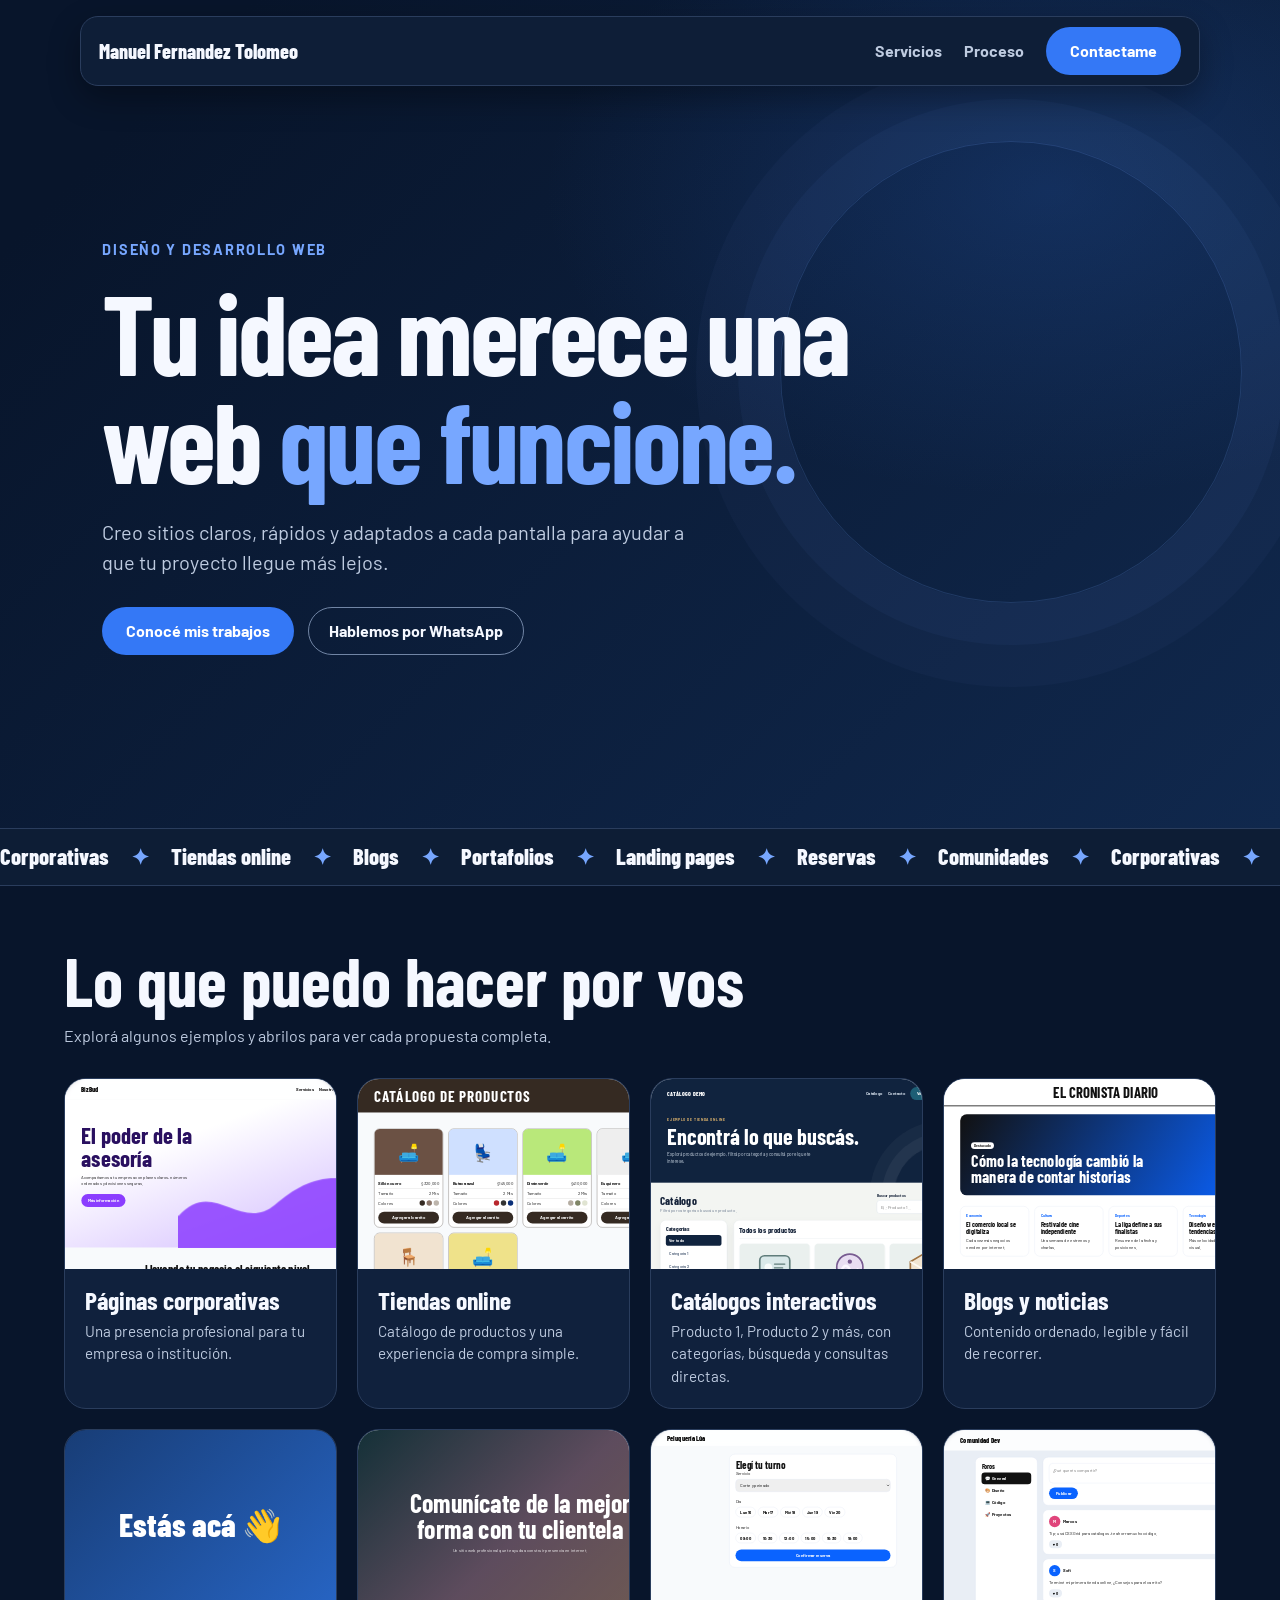
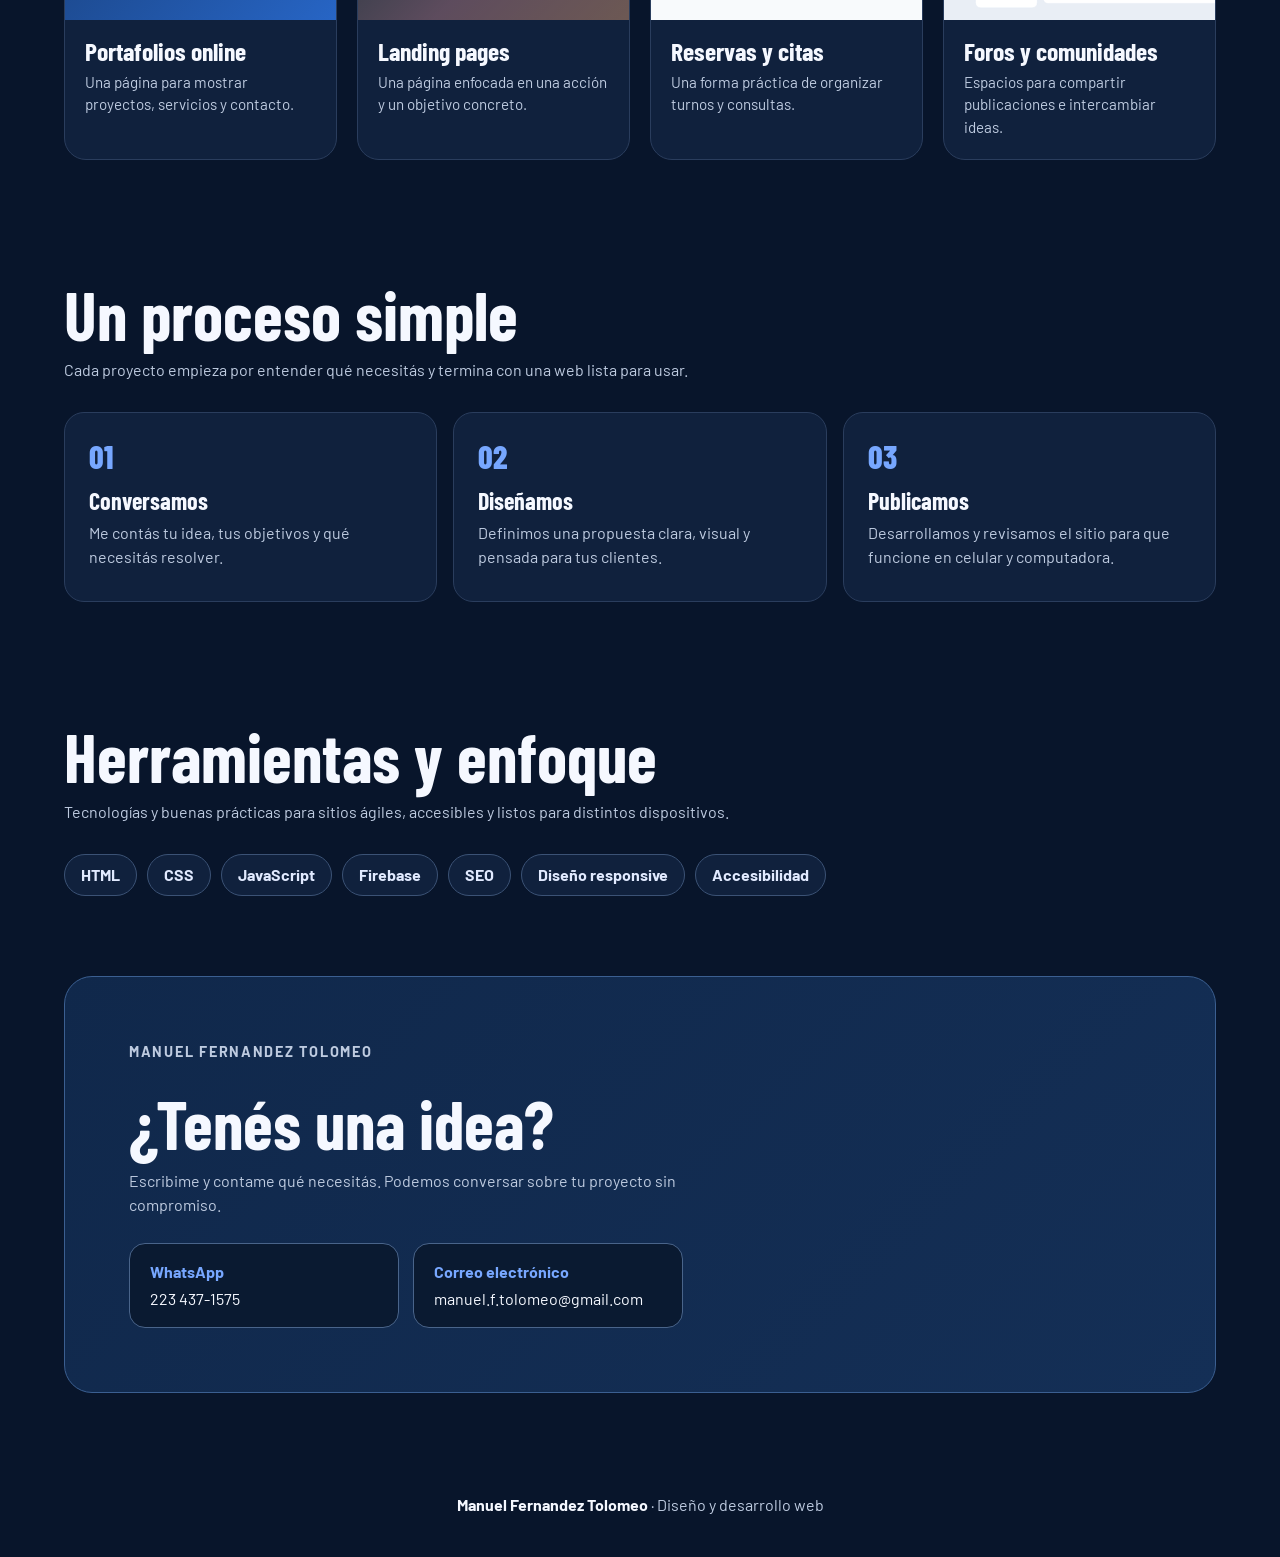
==== index.html @ 7e9ab503 "Add files via upload" ====
<!DOCTYPE html>
<html lang="es">
<head>
  <meta charset="utf-8">
  <meta name="viewport" content="width=device-width, initial-scale=1">
  <meta name="description" content="Diseño y desarrollo web a medida. Conocé los proyectos y contactá a Manuel Fernandez Tolomeo.">
  <meta name="theme-color" content="#08152b">
  <title>Manuel Fernandez Tolomeo | Diseño web</title>
  <link rel="stylesheet" href="base.css">
  <style>
    :root {
      color-scheme: dark;
      --page: #08152b;
      --surface: #10213d;
      --surface-raised: #172b4b;
      --text: #f5f8ff;
      --muted: #becbe0;
      --accent: #77a7ff;
      --accent-strong: #3478f6;
      --line: #2a3d5d;
    }

    html { scroll-behavior: smooth; scroll-padding-top: 100px; }
    body { background: var(--page); color: var(--text); }
    a { color: inherit; }
    .bar {
      position: fixed;
      top: 16px;
      left: 50%;
      transform: translateX(-50%);
      width: min(1120px, 92%);
      min-height: 62px;
      padding: 10px 18px;
      display: flex;
      align-items: center;
      justify-content: space-between;
      gap: 18px;
      background: #0e1e37;
      border: 1px solid var(--line);
      border-radius: 18px;
      z-index: 20;
      box-shadow: 0 12px 32px #0005;
    }
    .brand { font: 800 1.25rem 'Barlow Condensed', sans-serif; text-decoration: none; }
    .nav-links { position: static; padding: 0; display: flex; align-items: center; gap: 22px; background: transparent; backdrop-filter: none; z-index: auto; }
    .nav-links a { margin-left: 0; }
    .nav-links a:not(.btn) { color: var(--muted); font-weight: 700; text-decoration: none; }
    .nav-links a:not(.btn):hover { color: var(--text); }
    .btn { background: var(--accent-strong); }
    .btn:hover { background: #2468e8; }
    .hero {
      min-height: 92vh;
      min-height: 92svh;
      padding: 150px 8% 84px;
      display: flex;
      flex-direction: column;
      justify-content: center;
      position: relative;
      overflow: hidden;
      isolation: isolate;
      background:
        radial-gradient(ellipse at 82% 23%, #2455a84d, transparent 34%),
        linear-gradient(135deg, #08152b 12%, #10284d 100%);
    }
    .hero::after {
      content: "";
      position: absolute;
      z-index: -1;
      width: min(38vw, 460px);
      aspect-ratio: 1;
      top: 17%;
      right: 3%;
      border: 1px solid #77a7ff2e;
      border-radius: 50%;
      box-shadow: 0 0 0 42px #77a7ff0b, 0 0 0 84px #77a7ff08;
    }
    .eyebrow {
      color: var(--accent);
      font-size: .9rem;
      font-weight: 700;
      letter-spacing: .12em;
      text-transform: uppercase;
      position: relative;
    }
    .hero h1 {
      max-width: 900px;
      margin-top: 18px;
      font-size: clamp(54px, 9vw, 112px);
      line-height: .96;
      letter-spacing: -.025em;
      position: relative;
    }
    .hero h1 span { color: var(--accent); }
    .sub {
      max-width: 600px;
      margin: 24px 0 30px;
      color: var(--muted);
      font-size: clamp(1.05rem, 2vw, 1.25rem);
      position: relative;
    }
    .hero-actions { display: flex; flex-wrap: wrap; align-items: center; gap: 14px; position: relative; }
    .btn-secondary {
      display: inline-block;
      padding: 11px 20px;
      border: 1px solid #7185a5;
      border-radius: 99px;
      color: var(--text);
      font-weight: 700;
      text-decoration: none;
      transition: background .2s, transform .2s;
    }
    .btn-secondary:hover { background: #ffffff12; transform: translateY(-2px); }
    .mq { overflow: hidden; background: #0d1d35; padding: 14px 0; white-space: nowrap; border-block: 1px solid var(--line); }
    .mq div { display: inline-block; animation: marquee 32s linear infinite; font: 800 1.4rem 'Barlow Condensed', sans-serif; }
    .mq i { color: var(--accent); font-style: normal; margin: 0 22px; }
    @keyframes marquee { to { transform: translateX(-50%); } }
    section h2 { margin-bottom: 10px; font-size: clamp(40px, 6vw, 68px); }
    .section-lead { max-width: 680px; margin-bottom: 30px; color: var(--muted); }
    .g { display: grid; grid-template-columns: repeat(auto-fit, minmax(min(100%, 270px), 1fr)); gap: 20px; }
    .c {
      display: block;
      overflow: hidden;
      border: 1px solid var(--line);
      border-radius: 22px;
      background: var(--surface);
      color: var(--text);
      text-decoration: none;
      transition: transform .2s, border-color .2s, box-shadow .2s;
    }
    .c:hover { transform: translateY(-5px); border-color: #6b95d9; box-shadow: 0 18px 38px #0004; }
    .c:focus-visible, .bar a:focus-visible, .btn-secondary:focus-visible { outline: 3px solid var(--accent); outline-offset: 4px; }
    .pv { height: 190px; overflow: hidden; position: relative; background: #e9eef5; }
    .pv iframe { width: 1200px; height: 760px; transform: scale(.27); transform-origin: 0 0; border: 0; pointer-events: none; }
    .here {
      height: 190px;
      display: flex;
      align-items: center;
      justify-content: center;
      background: linear-gradient(135deg, #183d76, #2765c5);
      color: white;
      font: 800 2rem 'Barlow Condensed', sans-serif;
    }
    .t { padding: 18px 20px 20px; }
    .t h3 { margin-bottom: 7px; font-size: 1.6rem; }
    .t p { color: var(--muted); font-size: .95rem; }
    .steps { display: grid; grid-template-columns: repeat(auto-fit, minmax(min(100%, 220px), 1fr)); gap: 16px; }
    .step {
      min-height: 190px;
      padding: 24px;
      border: 1px solid var(--line);
      border-radius: 20px;
      background: var(--surface);
    }
    .step b { display: block; margin-bottom: 14px; color: var(--accent); font: 800 2rem 'Barlow Condensed', sans-serif; }
    .step h3 { margin-bottom: 8px; font-size: 1.5rem; }
    .step p { color: var(--muted); }
    .sk { display: flex; flex-wrap: wrap; gap: 10px; margin-top: 20px; }
    .sk span { padding: 8px 16px; border: 1px solid #3b5275; border-radius: 99px; background: #10213d; color: #e1eaff; font-weight: 700; }
    .contact {
      margin: 20px 5% 70px;
      padding: clamp(28px, 6vw, 64px);
      border: 1px solid #3b5f91;
      border-radius: 28px;
      background: linear-gradient(135deg, #10284b, #142f56);
    }
    .contact h2 { margin-bottom: 12px; }
    .contact > p { max-width: 620px; margin-bottom: 26px; color: var(--muted); }
    .contact-options { display: flex; flex-wrap: wrap; gap: 14px; }
    .contact-link {
      min-width: min(100%, 270px);
      padding: 16px 20px;
      display: flex;
      flex-direction: column;
      gap: 3px;
      border: 1px solid #49648a;
      border-radius: 16px;
      background: #0a1a31;
      text-decoration: none;
    }
    .contact-link:hover { border-color: var(--accent); }
    .contact-link strong { color: var(--accent); }
    .contact-link span { overflow-wrap: anywhere; color: var(--text); }
    footer { padding: 30px 5% 40px; color: var(--muted); text-align: center; }
    footer strong { color: var(--text); }
    @media (max-width: 640px) {
      .bar { top: 10px; width: 94%; padding: 9px 12px; }
      .brand { font-size: 1rem; line-height: 1.05; }
      .nav-links { gap: 12px; }
      .nav-links a:not(.btn) { display: none; }
      .bar .btn { padding: 10px 16px; font-size: .9rem; }
      .hero { min-height: 82svh; padding-inline: 6%; }
      .hero::after { width: 65vw; top: 17%; right: -24%; }
      section { padding: 52px 6%; }
      .contact { margin: 8px 4% 48px; }
    }
    @media (prefers-reduced-motion: reduce) {
      html { scroll-behavior: auto; }
      *, *::before, *::after { animation-duration: .01ms !important; animation-iteration-count: 1 !important; transition-duration: .01ms !important; }
    }
  </style>
</head>
<body>
  <header class="bar">
    <a class="brand" href="#inicio">Manuel Fernandez Tolomeo</a>
    <nav class="nav-links" aria-label="Navegación principal">
      <a href="#servicios">Servicios</a>
      <a href="#proceso">Proceso</a>
      <a class="btn" href="#contacto">Contactame</a>
    </nav>
  </header>

  <main>
    <div class="hero" id="inicio">
      <p class="eyebrow">Diseño y desarrollo web</p>
      <h1>Tu idea merece una web <span>que funcione.</span></h1>
      <p class="sub">Creo sitios claros, rápidos y adaptados a cada pantalla para ayudar a que tu proyecto llegue más lejos.</p>
      <div class="hero-actions">
        <a class="btn" href="#servicios">Conocé mis trabajos</a>
        <a class="btn-secondary" href="https://wa.me/5492234371575">Hablemos por WhatsApp</a>
      </div>
    </div>

    <div class="mq" aria-hidden="true"><div id="marquee"></div></div>

    <section id="servicios">
      <h2>Lo que puedo hacer por vos</h2>
      <p class="section-lead">Explorá algunos ejemplos y abrilos para ver cada propuesta completa.</p>
      <div class="g">
        <a class="c" href="corporativa.html"><div class="pv"><iframe src="corporativa.html" loading="lazy" tabindex="-1" title="Vista previa de sitio corporativo"></iframe></div><div class="t"><h3>Páginas corporativas</h3><p>Una presencia profesional para tu empresa o institución.</p></div></a>
        <a class="c" href="tienda.html"><div class="pv"><iframe src="tienda.html" loading="lazy" tabindex="-1" title="Vista previa de tienda online"></iframe></div><div class="t"><h3>Tiendas online</h3><p>Catálogo de productos y una experiencia de compra simple.</p></div></a>
        <a class="c" href="catalogo.html"><div class="pv"><iframe src="catalogo.html" loading="lazy" tabindex="-1" title="Vista previa de catálogo de productos genéricos"></iframe></div><div class="t"><h3>Catálogos interactivos</h3><p>Producto 1, Producto 2 y más, con categorías, búsqueda y consultas directas.</p></div></a>
        <a class="c" href="blog.html"><div class="pv"><iframe src="blog.html" loading="lazy" tabindex="-1" title="Vista previa de blog"></iframe></div><div class="t"><h3>Blogs y noticias</h3><p>Contenido ordenado, legible y fácil de recorrer.</p></div></a>
        <a class="c" href="#inicio"><div class="here">Estás acá 👋</div><div class="t"><h3>Portafolios online</h3><p>Una página para mostrar proyectos, servicios y contacto.</p></div></a>
        <a class="c" href="landing.html"><div class="pv"><iframe src="landing.html" loading="lazy" tabindex="-1" title="Vista previa de landing page"></iframe></div><div class="t"><h3>Landing pages</h3><p>Una página enfocada en una acción y un objetivo concreto.</p></div></a>
        <a class="c" href="reservas.html"><div class="pv"><iframe src="reservas.html" loading="lazy" tabindex="-1" title="Vista previa de sistema de reservas"></iframe></div><div class="t"><h3>Reservas y citas</h3><p>Una forma práctica de organizar turnos y consultas.</p></div></a>
        <a class="c" href="comunidad.html"><div class="pv"><iframe src="comunidad.html" loading="lazy" tabindex="-1" title="Vista previa de comunidad online"></iframe></div><div class="t"><h3>Foros y comunidades</h3><p>Espacios para compartir publicaciones e intercambiar ideas.</p></div></a>
      </div>
    </section>

    <section id="proceso">
      <h2>Un proceso simple</h2>
      <p class="section-lead">Cada proyecto empieza por entender qué necesitás y termina con una web lista para usar.</p>
      <div class="steps">
        <article class="step"><b>01</b><h3>Conversamos</h3><p>Me contás tu idea, tus objetivos y qué necesitás resolver.</p></article>
        <article class="step"><b>02</b><h3>Diseñamos</h3><p>Definimos una propuesta clara, visual y pensada para tus clientes.</p></article>
        <article class="step"><b>03</b><h3>Publicamos</h3><p>Desarrollamos y revisamos el sitio para que funcione en celular y computadora.</p></article>
      </div>
    </section>

    <section>
      <h2>Herramientas y enfoque</h2>
      <p class="section-lead">Tecnologías y buenas prácticas para sitios ágiles, accesibles y listos para distintos dispositivos.</p>
      <div class="sk"><span>HTML</span><span>CSS</span><span>JavaScript</span><span>Firebase</span><span>SEO</span><span>Diseño responsive</span><span>Accesibilidad</span></div>
    </section>

    <section class="contact" id="contacto">
      <p class="eyebrow">Manuel Fernandez Tolomeo</p>
      <h2>¿Tenés una idea?</h2>
      <p>Escribime y contame qué necesitás. Podemos conversar sobre tu proyecto sin compromiso.</p>
      <div class="contact-options">
        <a class="contact-link" href="https://wa.me/5492234371575"><strong>WhatsApp</strong><span>223 437-1575</span></a>
        <a class="contact-link" href="mailto:manuel.f.tolomeo@gmail.com"><strong>Correo electrónico</strong><span>manuel.f.tolomeo@gmail.com</span></a>
      </div>
    </section>
  </main>

  <footer><strong>Manuel Fernandez Tolomeo</strong> · Diseño y desarrollo web</footer>
  <script>
    const services = ["Corporativas", "Tiendas online", "Blogs", "Portafolios", "Landing pages", "Reservas", "Comunidades"];
    document.getElementById("marquee").innerHTML =
      Array(4).fill(services.map((service) => `${service}<i>✦</i>`).join("")).join("");
  </script>
</body>
</html>
---- base.css ----
@import url('https://fonts.googleapis.com/css2?family=Barlow:wght@500;700&family=Barlow+Condensed:wght@800&display=swap');
*{box-sizing:border-box;margin:0;padding:0}
:root{--a:#0a63ff;--ink:#111;--soft:#e9eef5}
body{font-family:Barlow,sans-serif;color:var(--ink);background:#f8fafc;line-height:1.5}
h1,h2,h3{font-family:'Barlow Condensed',sans-serif;line-height:1}
nav{display:flex;justify-content:space-between;align-items:center;padding:14px 5%;position:sticky;top:0;background:#fffd;backdrop-filter:blur(8px);z-index:9}
nav b{font:800 1.6rem 'Barlow Condensed'}
nav a{margin-left:18px;color:inherit;text-decoration:none;font-weight:700}
.btn{display:inline-block;background:var(--a);color:#fff!important;padding:12px 24px;border-radius:99px;font-weight:700;border:0;cursor:pointer;text-decoration:none;font-size:1rem;font-family:inherit;transition:.2s}
.btn:hover{transform:translateY(-2px);box-shadow:0 8px 20px #0003}
section{padding:60px 5%}
.grid{display:grid;grid-template-columns:repeat(auto-fit,minmax(220px,1fr));gap:20px}
.card{background:#fff;border:1px solid #d9e2ef;border-radius:20px;padding:22px;transition:.2s}
.card:hover{transform:translateY(-4px);box-shadow:0 12px 30px #0a1f4422}
.back{position:fixed;left:14px;bottom:14px;background:#111;color:#fff;padding:8px 14px;border-radius:99px;font-size:.8rem;text-decoration:none;z-index:99}
.rv{opacity:0;transform:translateY(24px);animation:up .7s forwards}
@keyframes up{to{opacity:1;transform:none}}
@media(prefers-reduced-motion:reduce){*{animation:none!important;opacity:1!important;transform:none!important}}
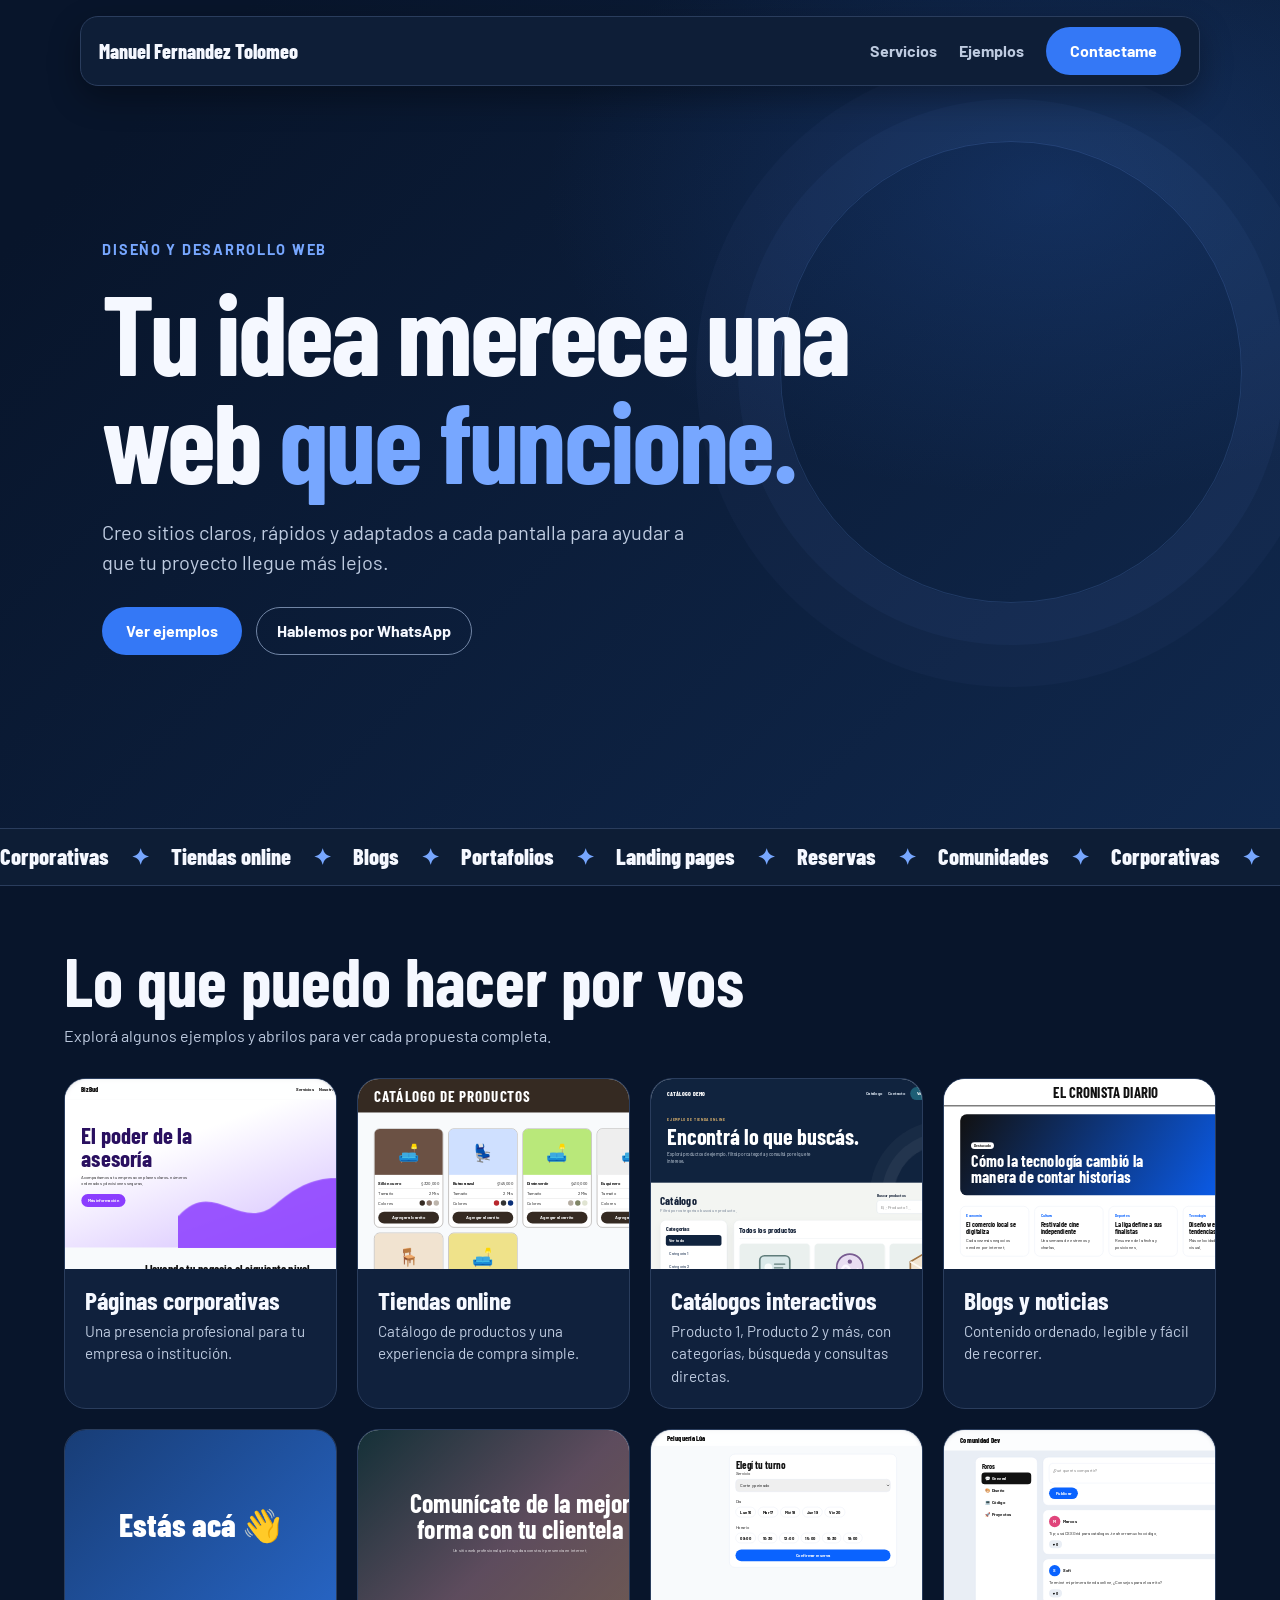
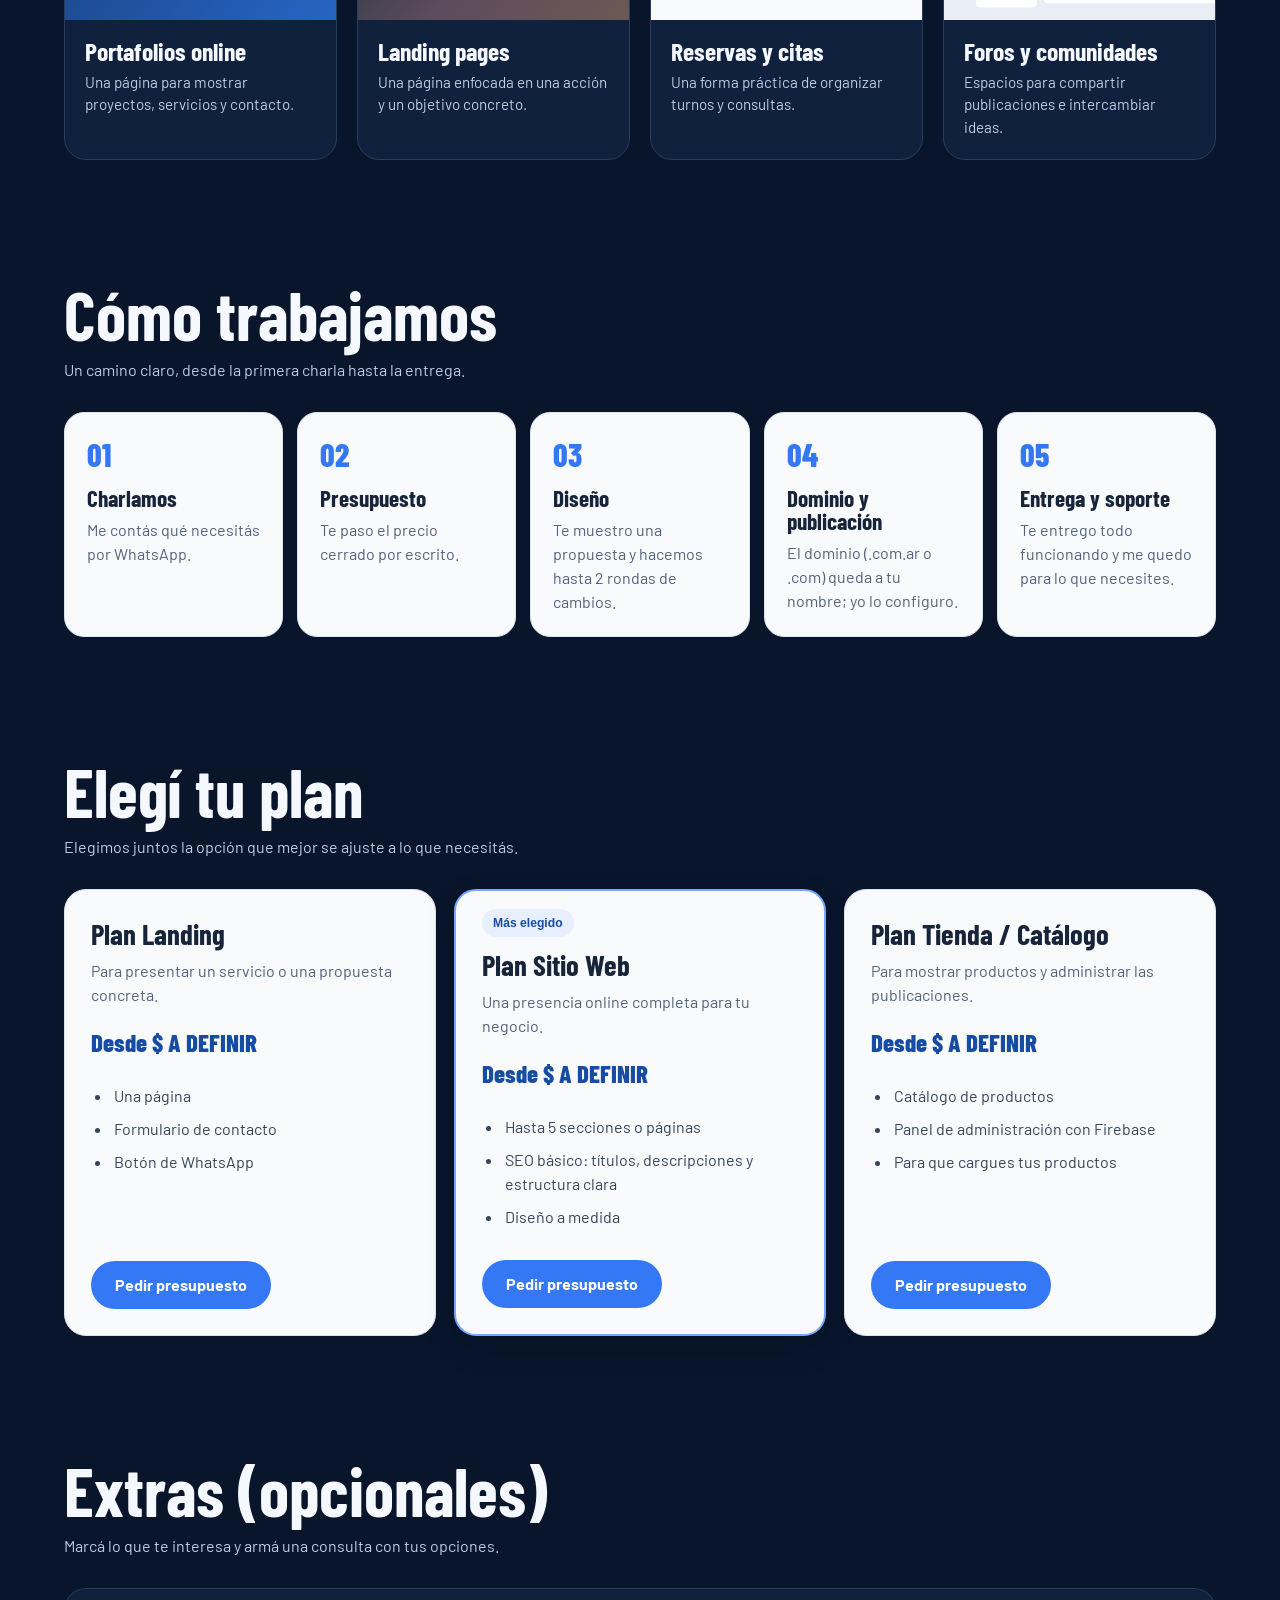
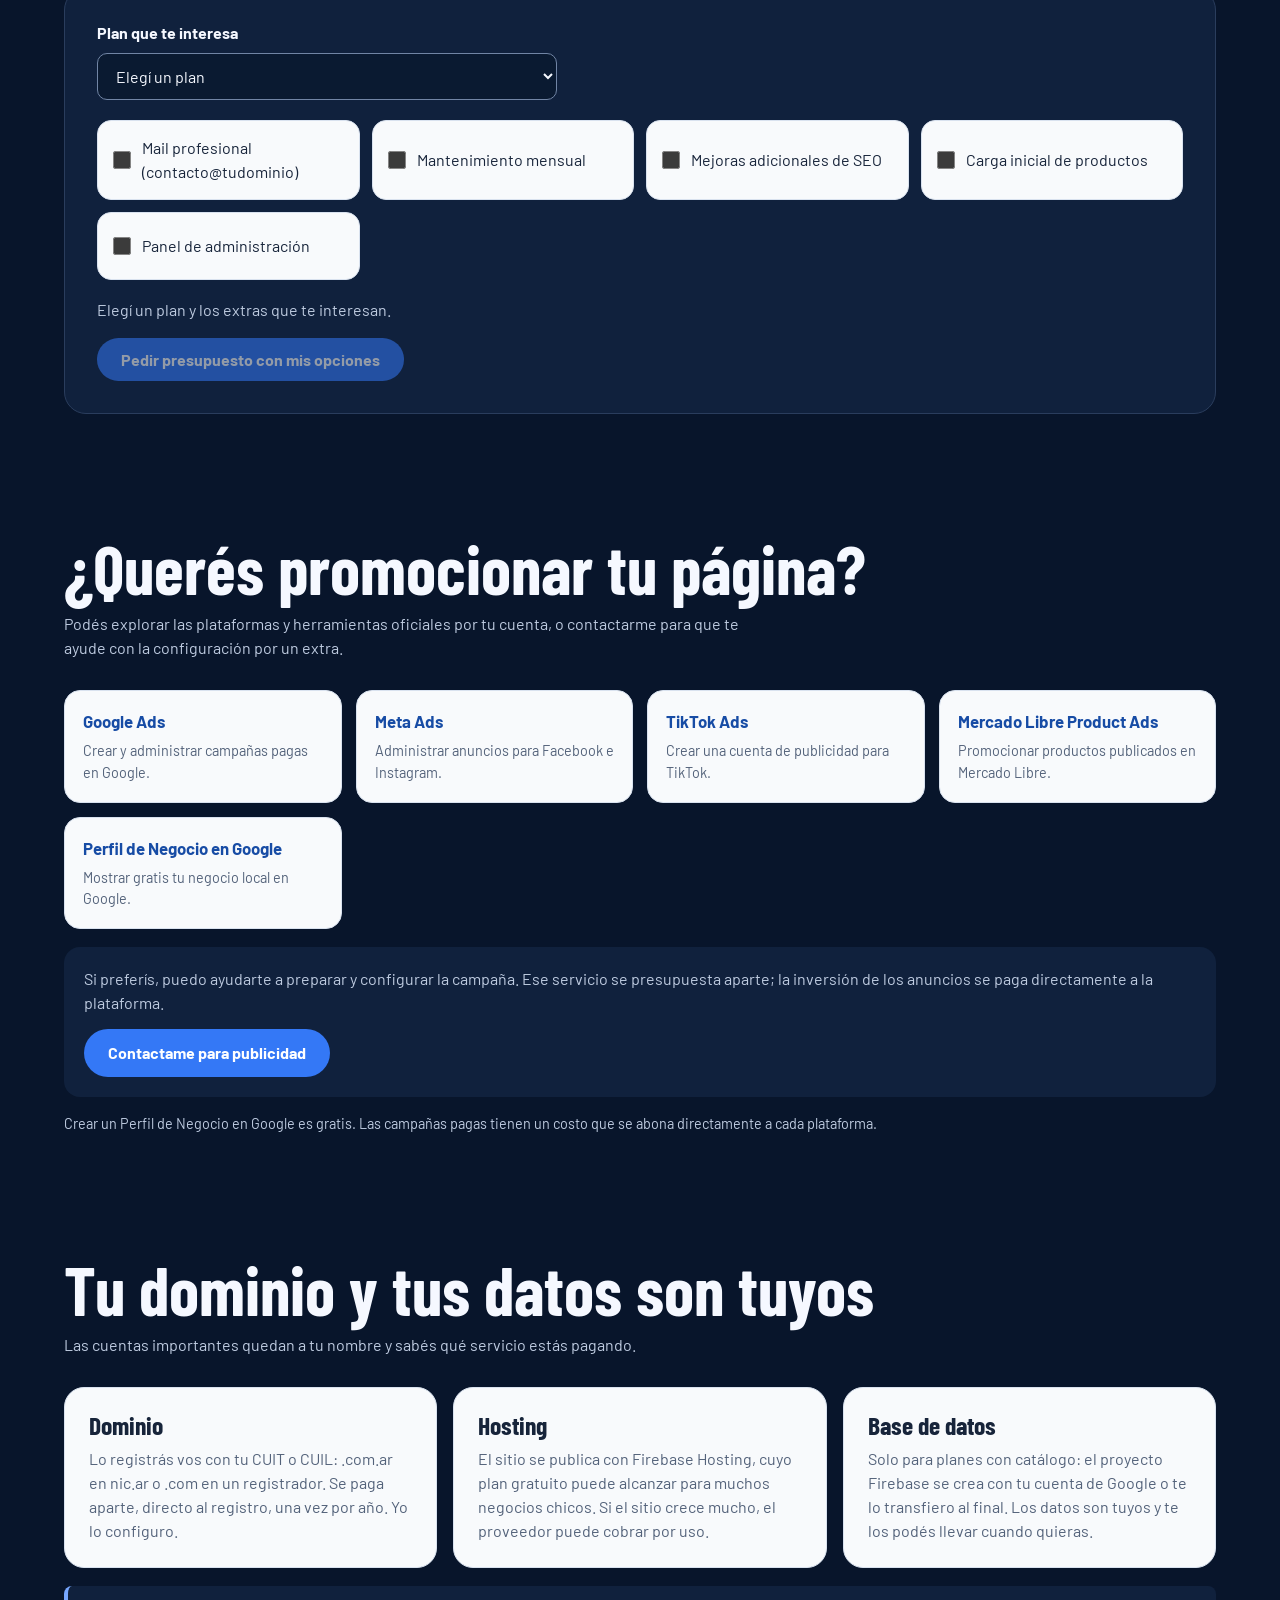
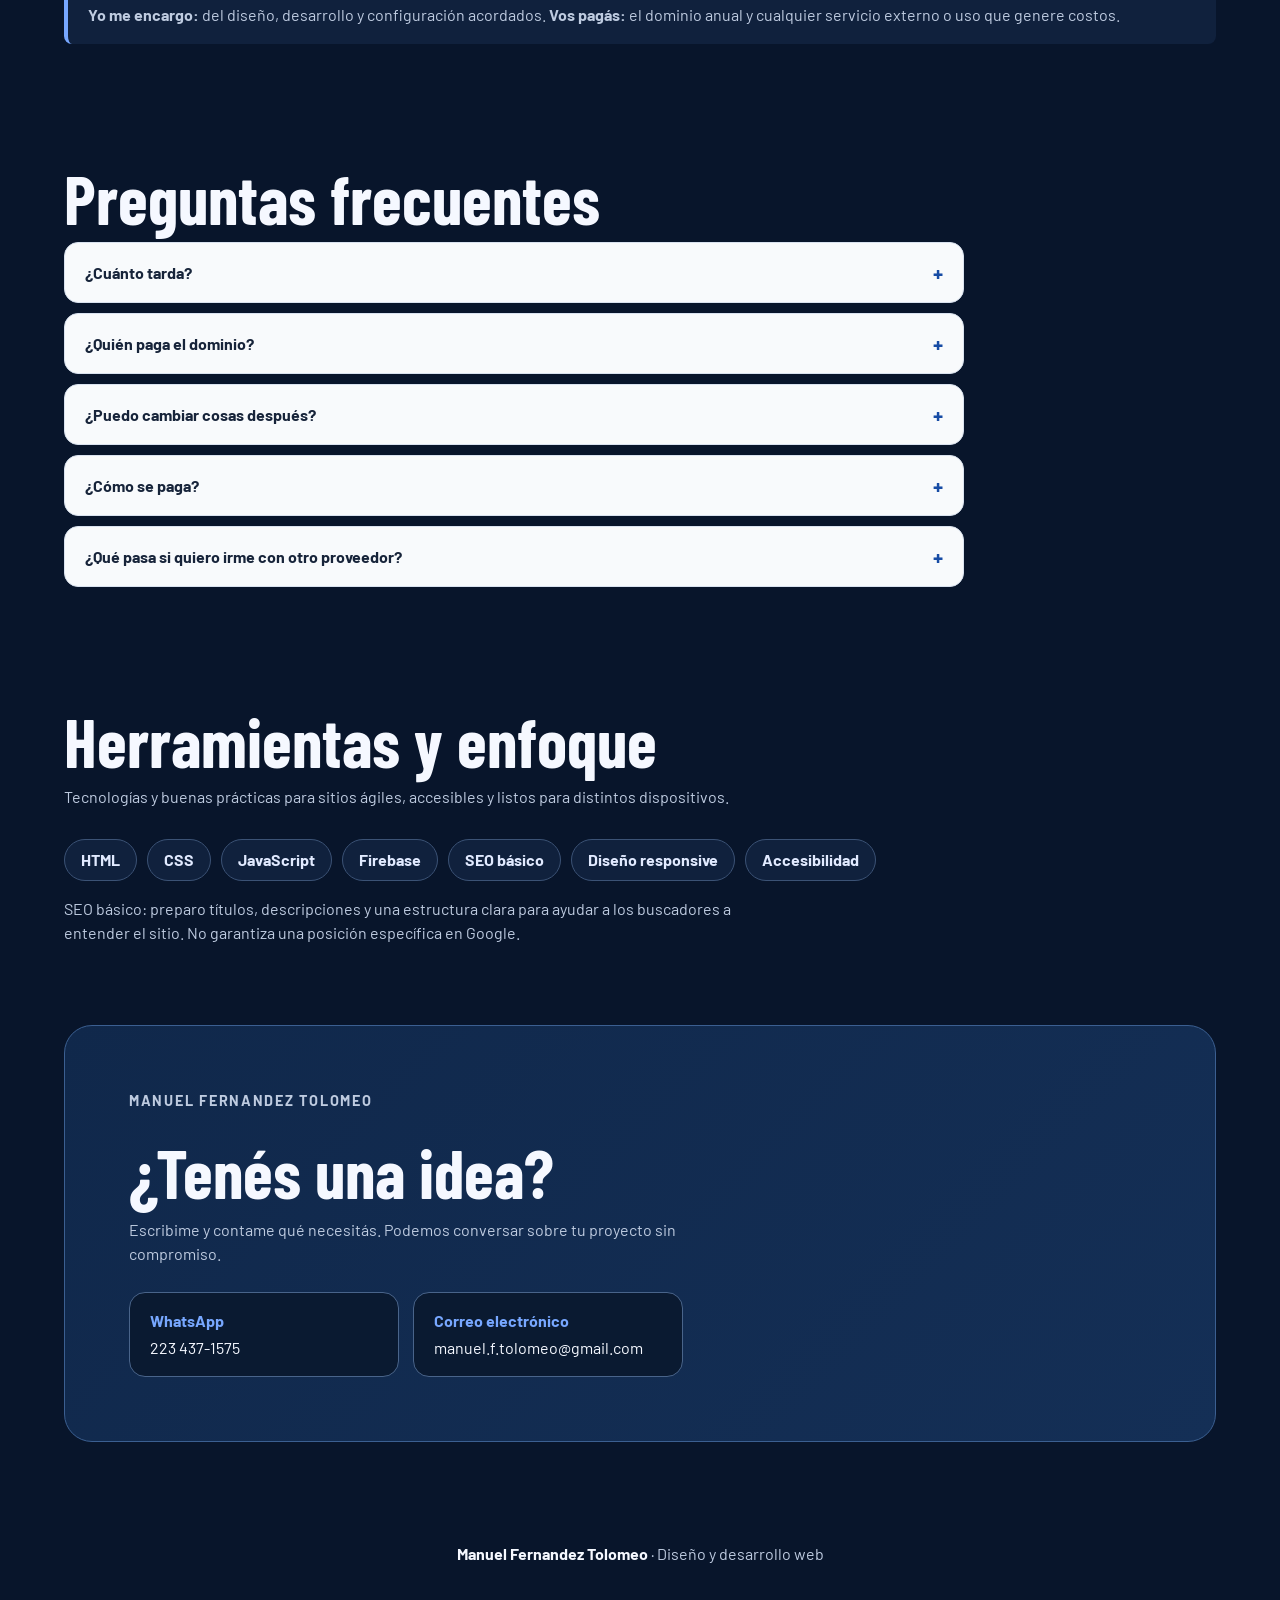
==== commit 45666545: "Actualiza portafolio y servicios Co-authored-by: Copilot <223556219+Copilot@users.noreply.github.com" ====
--- a/index.html
+++ b/index.html
@@ -3,8 +3,17 @@
 <head>
   <meta charset="utf-8">
   <meta name="viewport" content="width=device-width, initial-scale=1">
-  <meta name="description" content="Diseño y desarrollo web a medida. Conocé los proyectos y contactá a Manuel Fernandez Tolomeo.">
+  <meta name="description" content="Manuel Fernandez Tolomeo crea sitios web a medida, rápidos y adaptables. Conocé sus ejemplos, servicios y opciones de contacto.">
   <meta name="theme-color" content="#08152b">
+  <meta name="robots" content="index, follow">
+  <meta property="og:type" content="website">
+  <meta property="og:locale" content="es_AR">
+  <meta property="og:site_name" content="Manuel Fernandez Tolomeo">
+  <meta property="og:title" content="Manuel Fernandez Tolomeo | Diseño y desarrollo web">
+  <meta property="og:description" content="Sitios web a medida, rápidos y adaptables. Conocé ejemplos, servicios y opciones para tu proyecto.">
+  <meta name="twitter:card" content="summary">
+  <meta name="twitter:title" content="Manuel Fernandez Tolomeo | Diseño web">
+  <meta name="twitter:description" content="Diseño y desarrollo de sitios web a medida.">
   <title>Manuel Fernandez Tolomeo | Diseño web</title>
   <link rel="stylesheet" href="base.css">
   <style>
@@ -40,7 +49,9 @@
       border-radius: 18px;
       z-index: 20;
       box-shadow: 0 12px 32px #0005;
-    }
+      transition: transform .24s ease, opacity .24s ease;
+    }
+    .bar.is-hidden { transform: translate(-50%, -145%); opacity: 0; pointer-events: none; }
     .brand { font: 800 1.25rem 'Barlow Condensed', sans-serif; text-decoration: none; }
     .nav-links { position: static; padding: 0; display: flex; align-items: center; gap: 22px; background: transparent; backdrop-filter: none; z-index: auto; }
     .nav-links a { margin-left: 0; }
@@ -128,7 +139,8 @@
       transition: transform .2s, border-color .2s, box-shadow .2s;
     }
     .c:hover { transform: translateY(-5px); border-color: #6b95d9; box-shadow: 0 18px 38px #0004; }
-    .c:focus-visible, .bar a:focus-visible, .btn-secondary:focus-visible { outline: 3px solid var(--accent); outline-offset: 4px; }
+    .c:focus-visible, .bar a:focus-visible, .btn-secondary:focus-visible, .contact-link:focus-visible, .faq-question:focus-visible { outline: 3px solid var(--accent); outline-offset: 4px; }
+    .btn:focus-visible, .extras-submit:focus-visible, .extras-plan select:focus-visible, .extra-option input:focus-visible { outline: 3px solid var(--accent); outline-offset: 4px; }
     .pv { height: 190px; overflow: hidden; position: relative; background: #e9eef5; }
     .pv iframe { width: 1200px; height: 760px; transform: scale(.27); transform-origin: 0 0; border: 0; pointer-events: none; }
     .here {
@@ -154,6 +166,115 @@
     .step b { display: block; margin-bottom: 14px; color: var(--accent); font: 800 2rem 'Barlow Condensed', sans-serif; }
     .step h3 { margin-bottom: 8px; font-size: 1.5rem; }
     .step p { color: var(--muted); }
+    .service-section { scroll-margin-top: 100px; }
+    .process-grid { display: grid; grid-template-columns: repeat(auto-fit, minmax(min(100%, 185px), 1fr)); gap: 14px; }
+    .process-step {
+      min-height: 190px;
+      padding: 22px;
+      border: 1px solid #d9e2ef;
+      border-radius: 20px;
+      background: #f8fafc;
+      color: #17243a;
+    }
+    .process-step b { display: block; margin-bottom: 14px; color: var(--accent-strong); font: 800 2rem 'Barlow Condensed', sans-serif; }
+    .process-step h3 { margin-bottom: 8px; font-size: 1.45rem; }
+    .process-step p { color: #53627a; }
+    .js .process-step { opacity: 0; transform: translateY(18px); transition: opacity .55s ease, transform .55s ease; }
+    .js .process-step.is-visible { opacity: 1; transform: none; }
+    .plan-grid { display: grid; grid-template-columns: repeat(auto-fit, minmax(min(100%, 270px), 1fr)); align-items: stretch; gap: 18px; }
+    .plan-card {
+      position: relative;
+      padding: 26px;
+      display: flex;
+      flex-direction: column;
+      border: 1px solid #d9e2ef;
+      border-radius: 22px;
+      background: #f8fafc;
+      color: #17243a;
+    }
+    .plan-card.featured { border: 2px solid #77a7ff; box-shadow: 0 12px 32px #0002; }
+    .plan-badge { align-self: flex-start; margin: -8px 0 10px; padding: 5px 11px; border-radius: 99px; background: #e8f0ff; color: #174ca5; font-size: .76rem; font-weight: 800; }
+    .plan-card h3 { margin: 4px 0 10px; font-size: 1.8rem; }
+    .plan-description { min-height: 50px; color: #53627a; }
+    .plan-price { margin: 18px 0; color: #174ca5; font: 800 1.55rem 'Barlow Condensed', sans-serif; }
+    .plan-features { flex: 1; margin: 0 0 22px; padding-left: 21px; color: #36445a; }
+    .plan-features li { margin: 9px 0; padding-left: 2px; }
+    .plan-card .btn { align-self: flex-start; }
+    .extras-panel { padding: clamp(20px, 4vw, 32px); border: 1px solid var(--line); border-radius: 22px; background: var(--surface); }
+    .extras-plan { display: grid; gap: 8px; max-width: 460px; margin-bottom: 20px; }
+    .extras-plan label { font-weight: 700; }
+    .extras-plan select {
+      width: 100%;
+      padding: 12px 14px;
+      border: 1px solid #7185a5;
+      border-radius: 10px;
+      background: #0a1a31;
+      color: var(--text);
+      font: inherit;
+    }
+    .extras-grid { display: grid; grid-template-columns: repeat(auto-fit, minmax(min(100%, 220px), 1fr)); gap: 12px; }
+    .extra-option {
+      min-height: 68px;
+      padding: 15px;
+      display: flex;
+      align-items: center;
+      gap: 11px;
+      border: 1px solid #d9e2ef;
+      border-radius: 14px;
+      background: #f8fafc;
+      color: #17243a;
+      cursor: pointer;
+      transition: border-color .2s, background .2s;
+    }
+    .extra-option:hover { border-color: #8daee3; background: #f0f5ff; }
+    .extra-option input { width: 18px; height: 18px; flex: 0 0 auto; accent-color: var(--accent-strong); }
+    .extras-summary { min-height: 26px; margin: 18px 0 14px; color: var(--muted); }
+    .extras-submit:disabled { cursor: not-allowed; opacity: .55; transform: none; box-shadow: none; }
+    .ads-grid { display: grid; grid-template-columns: repeat(auto-fit, minmax(min(100%, 220px), 1fr)); gap: 14px; }
+    .ads-link {
+      min-height: 112px;
+      padding: 18px;
+      display: flex;
+      flex-direction: column;
+      justify-content: center;
+      gap: 6px;
+      border: 1px solid #d9e2ef;
+      border-radius: 16px;
+      background: #f8fafc;
+      color: #17243a;
+      text-decoration: none;
+      transition: transform .2s, border-color .2s, box-shadow .2s;
+    }
+    .ads-link:hover { transform: translateY(-3px); border-color: #8daee3; box-shadow: 0 10px 24px #0002; }
+    .ads-link strong { color: #174ca5; font-size: 1.05rem; }
+    .ads-link span { color: #53627a; font-size: .9rem; }
+    .ads-support { margin-top: 18px; padding: 20px; border-radius: 16px; background: #10213d; }
+    .ads-support p { margin-bottom: 14px; color: var(--muted); }
+    .ads-note { margin-top: 16px; color: var(--muted); font-size: .9rem; }
+    .ownership-grid { display: grid; grid-template-columns: repeat(auto-fit, minmax(min(100%, 250px), 1fr)); gap: 16px; }
+    .ownership-card { padding: 24px; border: 1px solid #d9e2ef; border-radius: 20px; background: #f8fafc; color: #17243a; }
+    .ownership-card h3 { margin-bottom: 10px; font-size: 1.6rem; }
+    .ownership-card p { color: #53627a; }
+    .payment-note { margin-top: 18px; padding: 17px 20px; border-left: 4px solid var(--accent); border-radius: 8px; background: #10213d; color: var(--muted); }
+    .faq-list { display: grid; gap: 10px; max-width: 900px; }
+    .faq-item { overflow: hidden; border: 1px solid #d9e2ef; border-radius: 14px; background: #f8fafc; color: #17243a; }
+    .faq-question {
+      width: 100%;
+      padding: 17px 20px;
+      display: flex;
+      justify-content: space-between;
+      align-items: center;
+      gap: 16px;
+      border: 0;
+      background: transparent;
+      color: inherit;
+      cursor: pointer;
+      font: 700 1rem Barlow, sans-serif;
+      text-align: left;
+    }
+    .faq-question:hover { background: #eef3fb; }
+    .faq-question span:last-child { color: #174ca5; font-size: 1.3rem; }
+    .faq-answer { padding: 0 20px 18px; color: #53627a; }
     .sk { display: flex; flex-wrap: wrap; gap: 10px; margin-top: 20px; }
     .sk span { padding: 8px 16px; border: 1px solid #3b5275; border-radius: 99px; background: #10213d; color: #e1eaff; font-weight: 700; }
     .contact {
@@ -183,11 +304,12 @@
     footer { padding: 30px 5% 40px; color: var(--muted); text-align: center; }
     footer strong { color: var(--text); }
     @media (max-width: 640px) {
-      .bar { top: 10px; width: 94%; padding: 9px 12px; }
-      .brand { font-size: 1rem; line-height: 1.05; }
-      .nav-links { gap: 12px; }
-      .nav-links a:not(.btn) { display: none; }
-      .bar .btn { padding: 10px 16px; font-size: .9rem; }
+      .bar { top: 10px; width: 94%; padding: 9px 12px; gap: 10px; }
+      .brand { flex: 0 1 145px; font-size: .88rem; line-height: 1.05; }
+      .nav-links { flex: 0 0 auto; gap: 8px; }
+      .nav-links a:not(.btn):not(.nav-service) { display: none; }
+      .bar .btn { padding: 9px 10px; font-size: .84rem; }
+      .nav-links .nav-service { font-size: .85rem; }
       .hero { min-height: 82svh; padding-inline: 6%; }
       .hero::after { width: 65vw; top: 17%; right: -24%; }
       section { padding: 52px 6%; }
@@ -196,6 +318,7 @@
     @media (prefers-reduced-motion: reduce) {
       html { scroll-behavior: auto; }
       *, *::before, *::after { animation-duration: .01ms !important; animation-iteration-count: 1 !important; transition-duration: .01ms !important; }
+      .bar.is-hidden { transform: translateX(-50%); }
     }
   </style>
 </head>
@@ -203,8 +326,8 @@
   <header class="bar">
     <a class="brand" href="#inicio">Manuel Fernandez Tolomeo</a>
     <nav class="nav-links" aria-label="Navegación principal">
-      <a href="#servicios">Servicios</a>
-      <a href="#proceso">Proceso</a>
+      <a class="nav-service" href="#servicios">Servicios</a>
+      <a href="#ejemplos">Ejemplos</a>
       <a class="btn" href="#contacto">Contactame</a>
     </nav>
   </header>
@@ -215,14 +338,14 @@
       <h1>Tu idea merece una web <span>que funcione.</span></h1>
       <p class="sub">Creo sitios claros, rápidos y adaptados a cada pantalla para ayudar a que tu proyecto llegue más lejos.</p>
       <div class="hero-actions">
-        <a class="btn" href="#servicios">Conocé mis trabajos</a>
+        <a class="btn" href="#ejemplos">Ver ejemplos</a>
         <a class="btn-secondary" href="https://wa.me/5492234371575">Hablemos por WhatsApp</a>
       </div>
     </div>
 
     <div class="mq" aria-hidden="true"><div id="marquee"></div></div>
 
-    <section id="servicios">
+    <section id="ejemplos">
       <h2>Lo que puedo hacer por vos</h2>
       <p class="section-lead">Explorá algunos ejemplos y abrilos para ver cada propuesta completa.</p>
       <div class="g">
@@ -237,20 +360,162 @@
       </div>
     </section>
 
-    <section id="proceso">
-      <h2>Un proceso simple</h2>
-      <p class="section-lead">Cada proyecto empieza por entender qué necesitás y termina con una web lista para usar.</p>
-      <div class="steps">
-        <article class="step"><b>01</b><h3>Conversamos</h3><p>Me contás tu idea, tus objetivos y qué necesitás resolver.</p></article>
-        <article class="step"><b>02</b><h3>Diseñamos</h3><p>Definimos una propuesta clara, visual y pensada para tus clientes.</p></article>
-        <article class="step"><b>03</b><h3>Publicamos</h3><p>Desarrollamos y revisamos el sitio para que funcione en celular y computadora.</p></article>
-      </div>
-    </section>
-
-    <section>
+    <section class="service-section" id="servicios" aria-labelledby="process-heading">
+      <h2 id="process-heading">Cómo trabajamos</h2>
+      <p class="section-lead">Un camino claro, desde la primera charla hasta la entrega.</p>
+      <div class="process-grid">
+        <article class="process-step"><b>01</b><h3>Charlamos</h3><p>Me contás qué necesitás por WhatsApp.</p></article>
+        <article class="process-step"><b>02</b><h3>Presupuesto</h3><p>Te paso el precio cerrado por escrito.</p></article>
+        <article class="process-step"><b>03</b><h3>Diseño</h3><p>Te muestro una propuesta y hacemos hasta 2 rondas de cambios.</p></article>
+        <article class="process-step"><b>04</b><h3>Dominio y publicación</h3><p>El dominio (.com.ar o .com) queda a tu nombre; yo lo configuro.</p></article>
+        <article class="process-step"><b>05</b><h3>Entrega y soporte</h3><p>Te entrego todo funcionando y me quedo para lo que necesites.</p></article>
+      </div>
+    </section>
+
+    <section class="service-section" id="planes" aria-labelledby="plans-heading">
+      <h2 id="plans-heading">Elegí tu plan</h2>
+      <p class="section-lead">Elegimos juntos la opción que mejor se ajuste a lo que necesitás.</p>
+      <div class="plan-grid">
+        <article class="plan-card">
+          <h3>Plan Landing</h3>
+          <p class="plan-description">Para presentar un servicio o una propuesta concreta.</p>
+          <p class="plan-price">Desde $ <span data-price="landing">A DEFINIR</span></p>
+          <ul class="plan-features">
+            <li>Una página</li>
+            <li>Formulario de contacto</li>
+            <li>Botón de WhatsApp</li>
+          </ul>
+          <a class="btn plan-link" data-plan="landing" href="#">Pedir presupuesto</a>
+        </article>
+        <article class="plan-card featured">
+          <span class="plan-badge">Más elegido</span>
+          <h3>Plan Sitio Web</h3>
+          <p class="plan-description">Una presencia online completa para tu negocio.</p>
+          <p class="plan-price">Desde $ <span data-price="sitioWeb">A DEFINIR</span></p>
+          <ul class="plan-features">
+            <li>Hasta 5 secciones o páginas</li>
+            <li>SEO básico: títulos, descripciones y estructura clara</li>
+            <li>Diseño a medida</li>
+          </ul>
+          <a class="btn plan-link" data-plan="sitioWeb" href="#">Pedir presupuesto</a>
+        </article>
+        <article class="plan-card">
+          <h3>Plan Tienda / Catálogo</h3>
+          <p class="plan-description">Para mostrar productos y administrar las publicaciones.</p>
+          <p class="plan-price">Desde $ <span data-price="tiendaCatalogo">A DEFINIR</span></p>
+          <ul class="plan-features">
+            <li>Catálogo de productos</li>
+            <li>Panel de administración con Firebase</li>
+            <li>Para que cargues tus productos</li>
+          </ul>
+          <a class="btn plan-link" data-plan="tiendaCatalogo" href="#">Pedir presupuesto</a>
+        </article>
+      </div>
+    </section>
+
+    <section class="service-section" id="extras" aria-labelledby="extras-heading">
+      <h2 id="extras-heading">Extras (opcionales)</h2>
+      <p class="section-lead">Marcá lo que te interesa y armá una consulta con tus opciones.</p>
+      <div class="extras-panel">
+        <div class="extras-plan">
+          <label for="extras-plan-select">Plan que te interesa</label>
+          <select id="extras-plan-select" required>
+            <option value="">Elegí un plan</option>
+            <option value="landing">Plan Landing</option>
+            <option value="sitioWeb">Plan Sitio Web</option>
+            <option value="tiendaCatalogo">Plan Tienda / Catálogo</option>
+          </select>
+        </div>
+        <div class="extras-grid">
+          <label class="extra-option"><input type="checkbox" value="Mail profesional (contacto@tudominio)"><span>Mail profesional (contacto@tudominio)</span></label>
+          <label class="extra-option"><input type="checkbox" value="Mantenimiento mensual"><span>Mantenimiento mensual</span></label>
+          <label class="extra-option"><input type="checkbox" value="Mejoras adicionales de SEO"><span>Mejoras adicionales de SEO</span></label>
+          <label class="extra-option"><input type="checkbox" value="Carga inicial de productos"><span>Carga inicial de productos</span></label>
+          <label class="extra-option"><input type="checkbox" value="Panel de administración"><span>Panel de administración</span></label>
+        </div>
+        <p class="extras-summary" id="extras-summary" aria-live="polite">Elegí un plan y los extras que te interesan.</p>
+        <button class="btn extras-submit" id="extras-submit" type="button" disabled>Pedir presupuesto con mis opciones</button>
+      </div>
+    </section>
+
+    <section class="service-section" id="publicidad" aria-labelledby="ads-heading">
+      <h2 id="ads-heading">¿Querés promocionar tu página?</h2>
+      <p class="section-lead">Podés explorar las plataformas y herramientas oficiales por tu cuenta, o contactarme para que te ayude con la configuración por un extra.</p>
+      <div class="ads-grid" aria-label="Plataformas de publicidad y presencia para negocios">
+        <a class="ads-link" id="ads-google" href="#" target="_blank" rel="noopener noreferrer">
+          <strong>Google Ads</strong><span>Crear y administrar campañas pagas en Google.</span>
+        </a>
+        <a class="ads-link" id="ads-meta" href="#" target="_blank" rel="noopener noreferrer">
+          <strong>Meta Ads</strong><span>Administrar anuncios para Facebook e Instagram.</span>
+        </a>
+        <a class="ads-link" id="ads-tiktok" href="#" target="_blank" rel="noopener noreferrer">
+          <strong>TikTok Ads</strong><span>Crear una cuenta de publicidad para TikTok.</span>
+        </a>
+        <a class="ads-link" id="ads-mercadolibre" href="#" target="_blank" rel="noopener noreferrer">
+          <strong>Mercado Libre Product Ads</strong><span>Promocionar productos publicados en Mercado Libre.</span>
+        </a>
+        <a class="ads-link" id="ads-google-negocio" href="#" target="_blank" rel="noopener noreferrer">
+          <strong>Perfil de Negocio en Google</strong><span>Mostrar gratis tu negocio local en Google.</span>
+        </a>
+      </div>
+      <div class="ads-support">
+        <p>Si preferís, puedo ayudarte a preparar y configurar la campaña. Ese servicio se presupuesta aparte; la inversión de los anuncios se paga directamente a la plataforma.</p>
+        <a class="btn" id="ads-contact" href="https://wa.me/5492234371575">Contactame para publicidad</a>
+      </div>
+      <p class="ads-note">Crear un Perfil de Negocio en Google es gratis. Las campañas pagas tienen un costo que se abona directamente a cada plataforma.</p>
+    </section>
+
+    <section class="service-section" id="dominio" aria-labelledby="domain-heading">
+      <h2 id="domain-heading">Tu dominio y tus datos son tuyos</h2>
+      <p class="section-lead">Las cuentas importantes quedan a tu nombre y sabés qué servicio estás pagando.</p>
+      <div class="ownership-grid">
+        <article class="ownership-card">
+          <h3>Dominio</h3>
+          <p>Lo registrás vos con tu CUIT o CUIL: .com.ar en nic.ar o .com en un registrador. Se paga aparte, directo al registro, una vez por año. Yo lo configuro.</p>
+        </article>
+        <article class="ownership-card">
+          <h3>Hosting</h3>
+          <p>El sitio se publica con Firebase Hosting, cuyo plan gratuito puede alcanzar para muchos negocios chicos. Si el sitio crece mucho, el proveedor puede cobrar por uso.</p>
+        </article>
+        <article class="ownership-card">
+          <h3>Base de datos</h3>
+          <p>Solo para planes con catálogo: el proyecto Firebase se crea con tu cuenta de Google o te lo transfiero al final. Los datos son tuyos y te los podés llevar cuando quieras.</p>
+        </article>
+      </div>
+      <p class="payment-note"><strong>Yo me encargo:</strong> del diseño, desarrollo y configuración acordados. <strong>Vos pagás:</strong> el dominio anual y cualquier servicio externo o uso que genere costos.</p>
+    </section>
+
+    <section class="service-section" id="preguntas" aria-labelledby="faq-heading">
+      <h2 id="faq-heading">Preguntas frecuentes</h2>
+      <div class="faq-list">
+        <article class="faq-item">
+          <h3><button class="faq-question" type="button" aria-expanded="false" aria-controls="faq-answer-1"><span>¿Cuánto tarda?</span><span aria-hidden="true">+</span></button></h3>
+          <div class="faq-answer" id="faq-answer-1" hidden><p>Depende del plan, del contenido y de las revisiones. Te confirmo el tiempo estimado junto con el presupuesto.</p></div>
+        </article>
+        <article class="faq-item">
+          <h3><button class="faq-question" type="button" aria-expanded="false" aria-controls="faq-answer-2"><span>¿Quién paga el dominio?</span><span aria-hidden="true">+</span></button></h3>
+          <div class="faq-answer" id="faq-answer-2" hidden><p>Lo pagás vos directamente al registrador y queda registrado a tu nombre. Yo te ayudo a configurarlo.</p></div>
+        </article>
+        <article class="faq-item">
+          <h3><button class="faq-question" type="button" aria-expanded="false" aria-controls="faq-answer-3"><span>¿Puedo cambiar cosas después?</span><span aria-hidden="true">+</span></button></h3>
+          <div class="faq-answer" id="faq-answer-3" hidden><p>Sí. Los cambios posteriores se pueden coordinar y presupuestar según lo que necesites.</p></div>
+        </article>
+        <article class="faq-item">
+          <h3><button class="faq-question" type="button" aria-expanded="false" aria-controls="faq-answer-4"><span>¿Cómo se paga?</span><span aria-hidden="true">+</span></button></h3>
+          <div class="faq-answer" id="faq-answer-4" hidden><p>Se abona un anticipo del 50% para comenzar y el resto al entregar el sitio.</p></div>
+        </article>
+        <article class="faq-item">
+          <h3><button class="faq-question" type="button" aria-expanded="false" aria-controls="faq-answer-5"><span>¿Qué pasa si quiero irme con otro proveedor?</span><span aria-hidden="true">+</span></button></h3>
+          <div class="faq-answer" id="faq-answer-5" hidden><p>El dominio, los datos y las cuentas a tu nombre siguen siendo tuyos. Te entrego el trabajo acordado para que puedas continuar con otro proveedor.</p></div>
+        </article>
+      </div>
+    </section>
+
+    <section id="herramientas">
       <h2>Herramientas y enfoque</h2>
       <p class="section-lead">Tecnologías y buenas prácticas para sitios ágiles, accesibles y listos para distintos dispositivos.</p>
-      <div class="sk"><span>HTML</span><span>CSS</span><span>JavaScript</span><span>Firebase</span><span>SEO</span><span>Diseño responsive</span><span>Accesibilidad</span></div>
+      <div class="sk"><span>HTML</span><span>CSS</span><span>JavaScript</span><span>Firebase</span><span>SEO básico</span><span>Diseño responsive</span><span>Accesibilidad</span></div>
+      <p class="section-lead" style="margin-top:16px;margin-bottom:0">SEO básico: preparo títulos, descripciones y una estructura clara para ayudar a los buscadores a entender el sitio. No garantiza una posición específica en Google.</p>
     </section>
 
     <section class="contact" id="contacto">
@@ -266,6 +531,126 @@
 
   <footer><strong>Manuel Fernandez Tolomeo</strong> · Diseño y desarrollo web</footer>
   <script>
+    const PRECIOS = {
+      landing: "A DEFINIR",
+      sitioWeb: "A DEFINIR",
+      tiendaCatalogo: "A DEFINIR"
+    };
+    const WHATSAPP_NUMBER = "5492234371575";
+    const ENLACES = {
+      google: "https://ads.google.com",
+      meta: "https://business.facebook.com",
+      tiktok: "https://ads.tiktok.com/business/es/create-account",
+      mercadoLibre: "https://vendedores.mercadolibre.com.ar/nota/como-puedo-publicitar-mis-productos-en-product-ads?guideKeyId=GE34",
+      googleNegocio: "https://business.google.com/es/business-profile/"
+    };
+    const PLANES = {
+      landing: "Plan Landing",
+      sitioWeb: "Plan Sitio Web",
+      tiendaCatalogo: "Plan Tienda / Catálogo"
+    };
+
+    Object.entries(PRECIOS).forEach(([plan, precio]) => {
+      const priceElement = document.querySelector(`[data-price="${plan}"]`);
+      if (priceElement) priceElement.textContent = precio;
+    });
+
+    document.querySelectorAll(".plan-link").forEach((link) => {
+      const plan = PLANES[link.dataset.plan];
+      link.href = `https://wa.me/${WHATSAPP_NUMBER}?text=${encodeURIComponent(`Hola Manuel, quisiera pedir presupuesto para el ${plan}.`)}`;
+      link.target = "_blank";
+      link.rel = "noopener noreferrer";
+    });
+
+    const advertisingLinks = {
+      "ads-google": ENLACES.google,
+      "ads-meta": ENLACES.meta,
+      "ads-tiktok": ENLACES.tiktok,
+      "ads-mercadolibre": ENLACES.mercadoLibre,
+      "ads-google-negocio": ENLACES.googleNegocio
+    };
+    Object.entries(advertisingLinks).forEach(([id, url]) => {
+      const link = document.getElementById(id);
+      if (link) link.href = url;
+    });
+
+    document.getElementById("ads-contact").href =
+      `https://wa.me/${WHATSAPP_NUMBER}?text=${encodeURIComponent("Hola Manuel, quisiera consultar por el servicio de configuración de publicidad para mi página web.")}`;
+
+    const extrasPlanSelect = document.getElementById("extras-plan-select");
+    const extrasCheckboxes = [...document.querySelectorAll(".extra-option input")];
+    const extrasSummary = document.getElementById("extras-summary");
+    const extrasSubmit = document.getElementById("extras-submit");
+
+    function updateExtrasSummary() {
+      const selectedPlan = PLANES[extrasPlanSelect.value];
+      const selectedExtras = extrasCheckboxes.filter((checkbox) => checkbox.checked).map((checkbox) => checkbox.value);
+      extrasSubmit.disabled = !selectedPlan;
+
+      if (!selectedPlan) {
+        extrasSummary.textContent = "Elegí un plan y los extras que te interesan.";
+        return;
+      }
+
+      extrasSummary.textContent = `Plan: ${selectedPlan}. Extras: ${selectedExtras.length ? selectedExtras.join(", ") : "ninguno seleccionado"}.`;
+    }
+
+    extrasPlanSelect.addEventListener("change", updateExtrasSummary);
+    extrasCheckboxes.forEach((checkbox) => checkbox.addEventListener("change", updateExtrasSummary));
+    extrasSubmit.addEventListener("click", () => {
+      const selectedPlan = PLANES[extrasPlanSelect.value];
+      if (!selectedPlan) return;
+
+      const selectedExtras = extrasCheckboxes.filter((checkbox) => checkbox.checked).map((checkbox) => checkbox.value);
+      const message = `Hola Manuel, quisiera pedir presupuesto para el ${selectedPlan}. Extras de mi interés: ${selectedExtras.length ? selectedExtras.join(", ") : "ninguno por ahora"}.`;
+      window.open(`https://wa.me/${WHATSAPP_NUMBER}?text=${encodeURIComponent(message)}`, "_blank", "noopener,noreferrer");
+    });
+
+    document.querySelectorAll(".faq-question").forEach((button) => {
+      button.addEventListener("click", () => {
+        const expanded = button.getAttribute("aria-expanded") === "true";
+        const answer = document.getElementById(button.getAttribute("aria-controls"));
+        button.setAttribute("aria-expanded", String(!expanded));
+        button.querySelector("span:last-child").textContent = expanded ? "+" : "−";
+        answer.hidden = expanded;
+      });
+    });
+
+    const headerBar = document.querySelector(".bar");
+    let lastScrollY = window.scrollY;
+    let scrollTicking = false;
+
+    window.addEventListener("scroll", () => {
+      if (scrollTicking) return;
+      scrollTicking = true;
+
+      window.requestAnimationFrame(() => {
+        const currentScrollY = window.scrollY;
+        const scrollingDown = currentScrollY > lastScrollY;
+        const hasScrolledPastHeader = currentScrollY > headerBar.offsetHeight + 24;
+        const focusedWithinHeader = headerBar.contains(document.activeElement);
+
+        headerBar.classList.toggle("is-hidden", scrollingDown && hasScrolledPastHeader && !focusedWithinHeader);
+        lastScrollY = currentScrollY;
+        scrollTicking = false;
+      });
+    }, { passive: true });
+
+    headerBar.addEventListener("focusin", () => headerBar.classList.remove("is-hidden"));
+
+    if ("IntersectionObserver" in window && !window.matchMedia("(prefers-reduced-motion: reduce)").matches) {
+      document.documentElement.classList.add("js");
+      const processObserver = new IntersectionObserver((entries, observer) => {
+        entries.forEach((entry) => {
+          if (!entry.isIntersecting) return;
+          entry.target.classList.add("is-visible");
+          observer.unobserve(entry.target);
+        });
+      }, { threshold: 0.15 });
+
+      document.querySelectorAll(".process-step").forEach((step) => processObserver.observe(step));
+    }
+
     const services = ["Corporativas", "Tiendas online", "Blogs", "Portafolios", "Landing pages", "Reservas", "Comunidades"];
     document.getElementById("marquee").innerHTML =
       Array(4).fill(services.map((service) => `${service}<i>✦</i>`).join("")).join("");
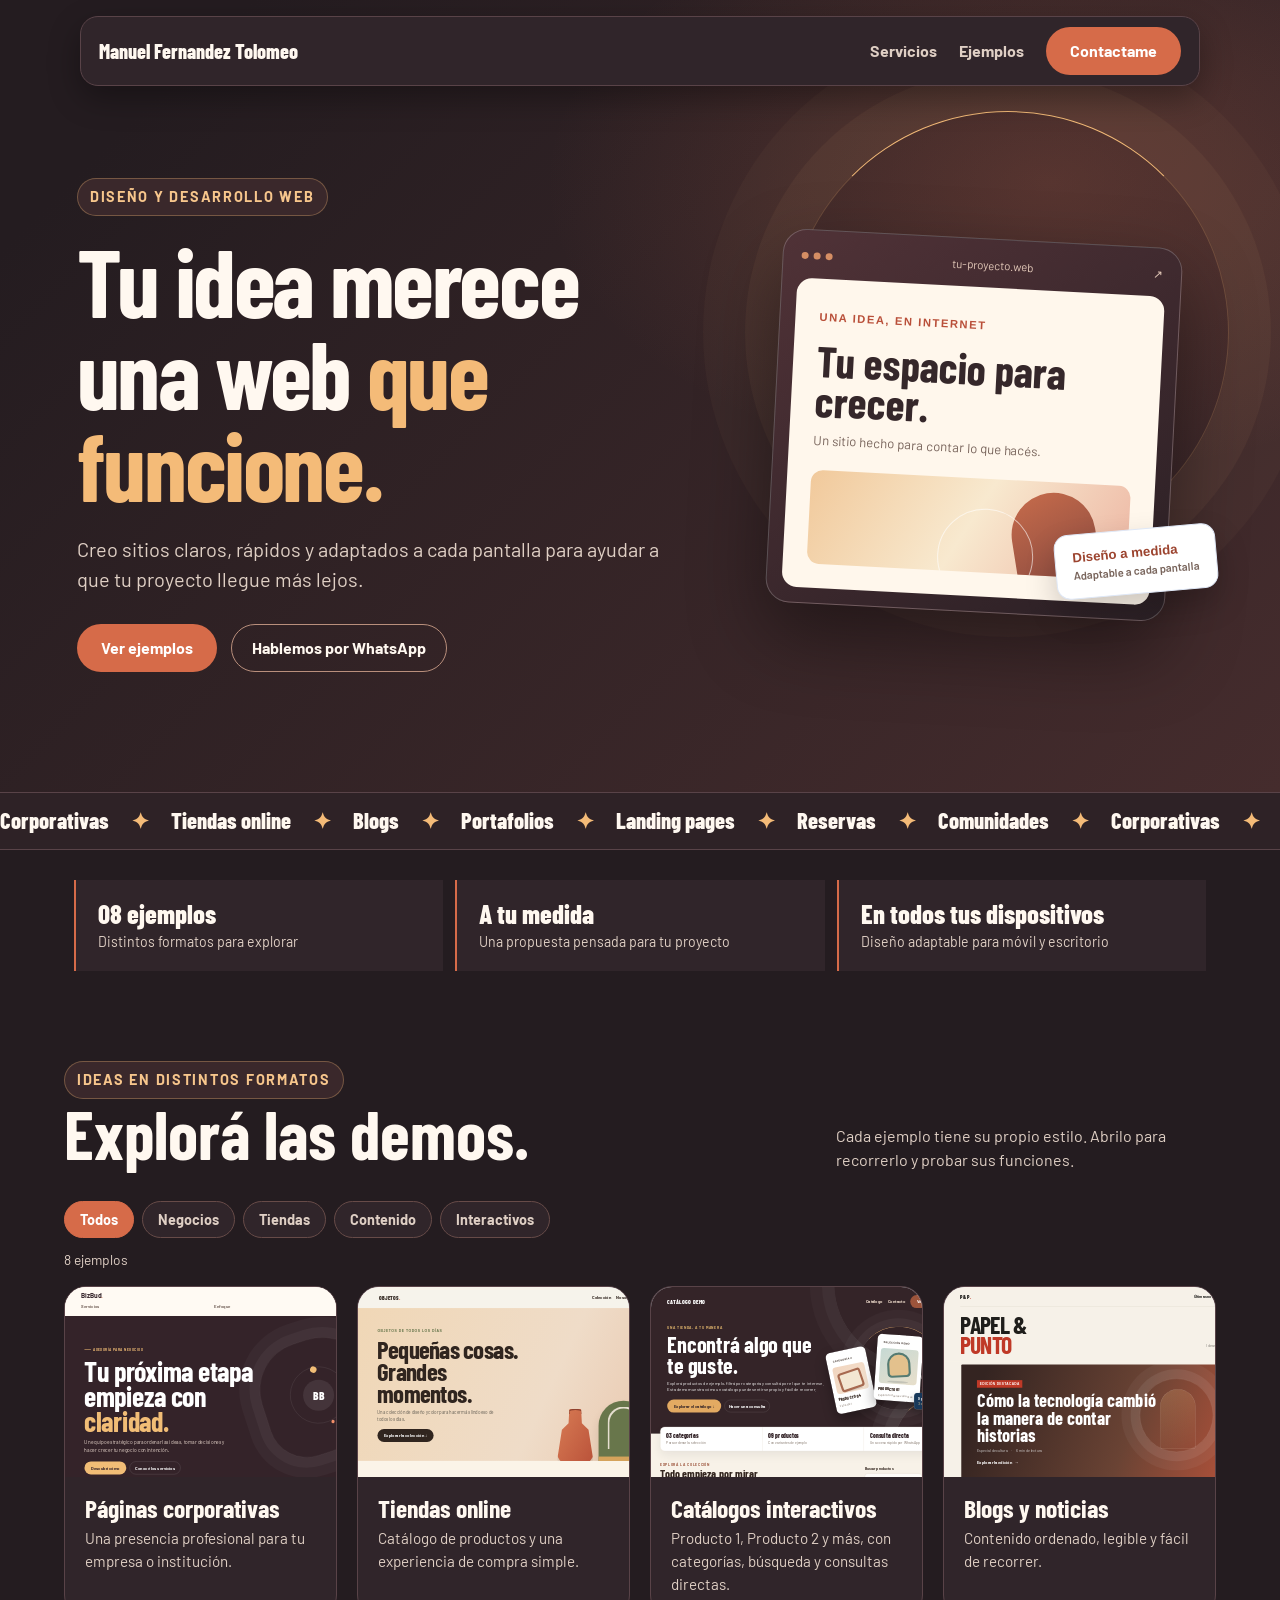
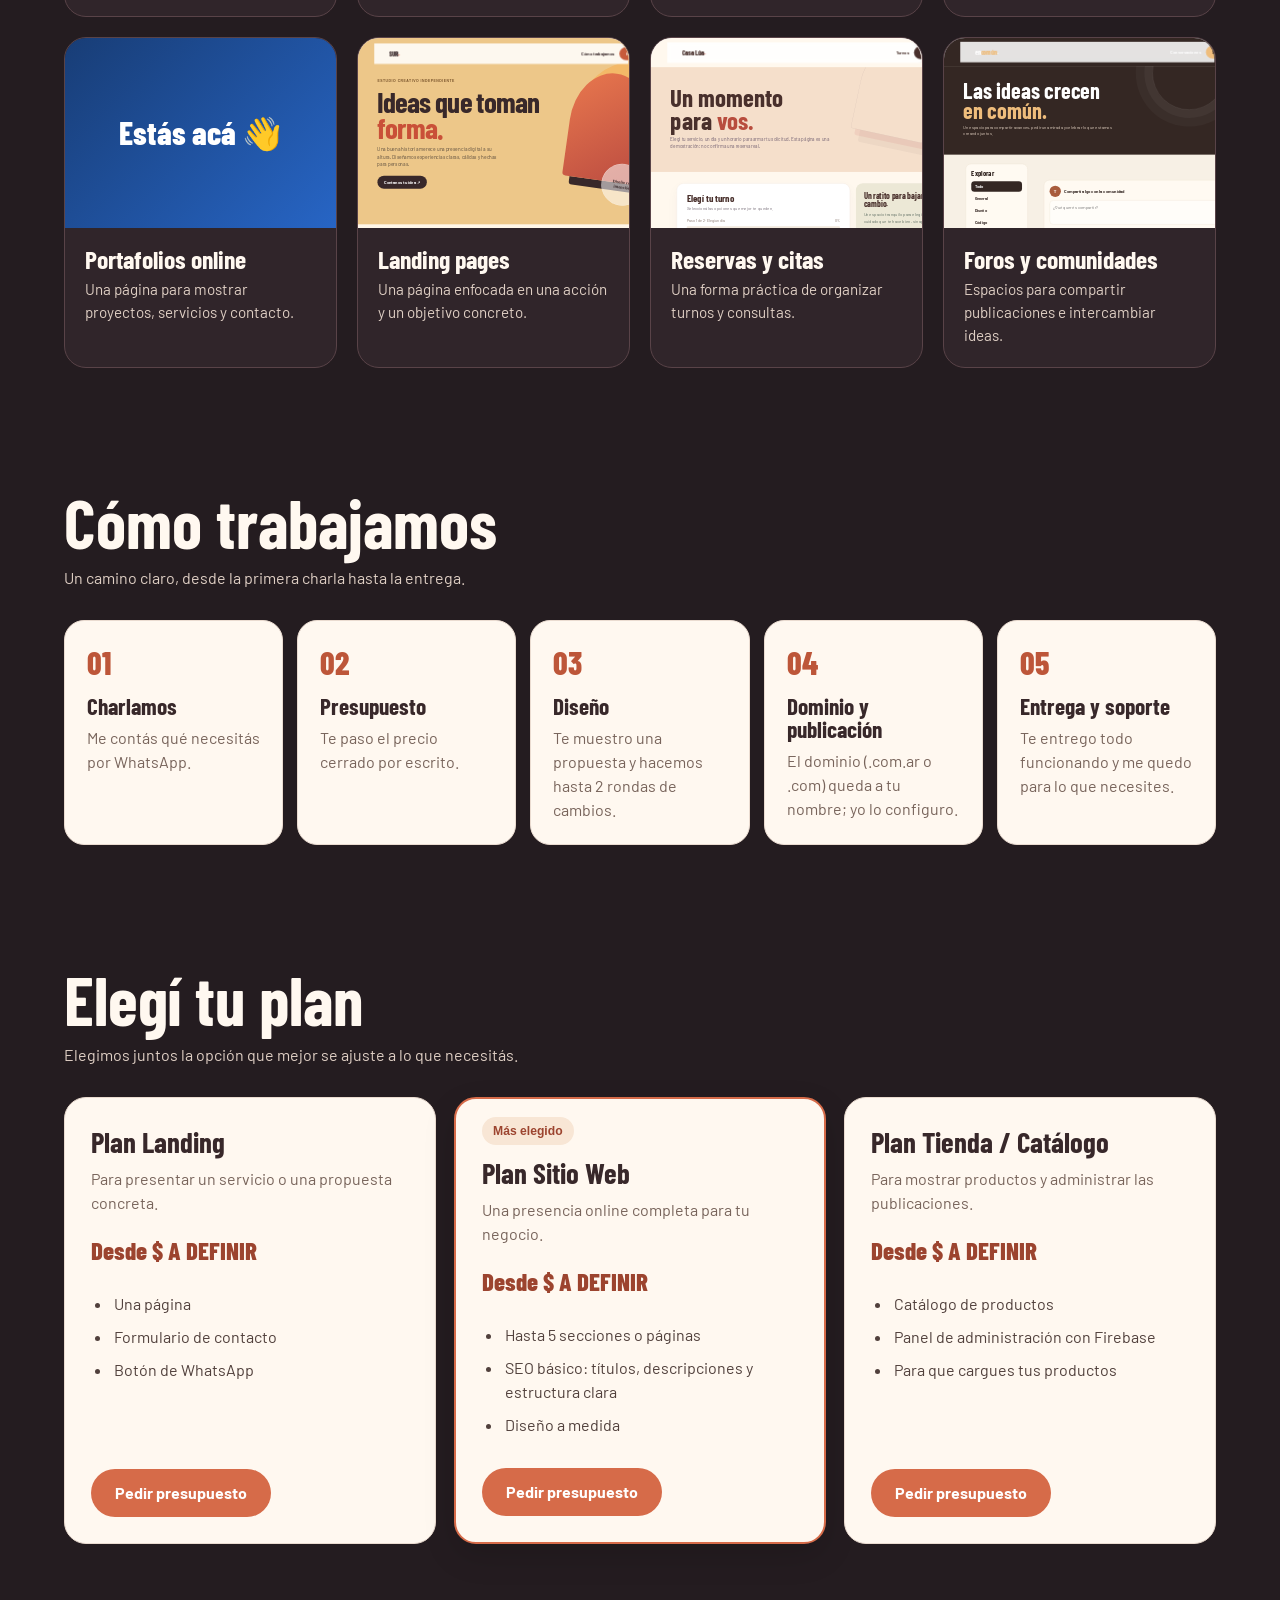
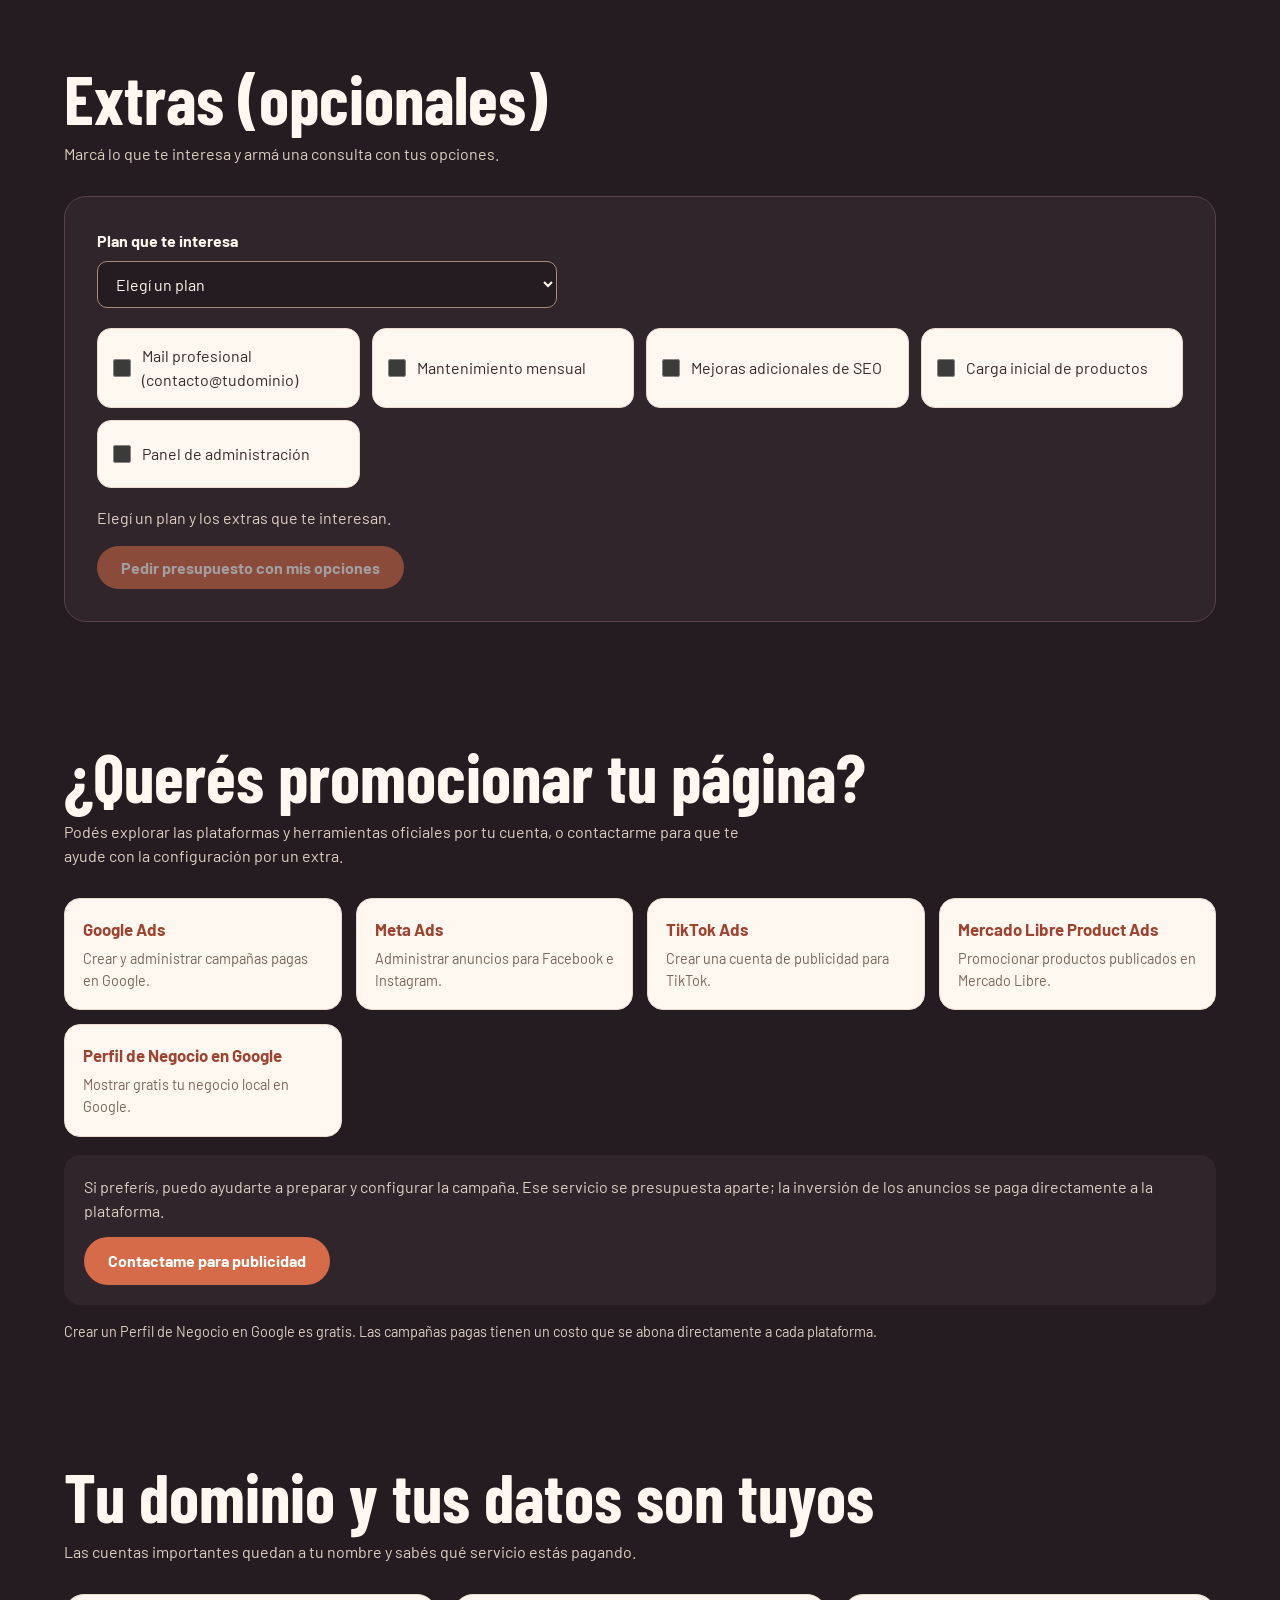
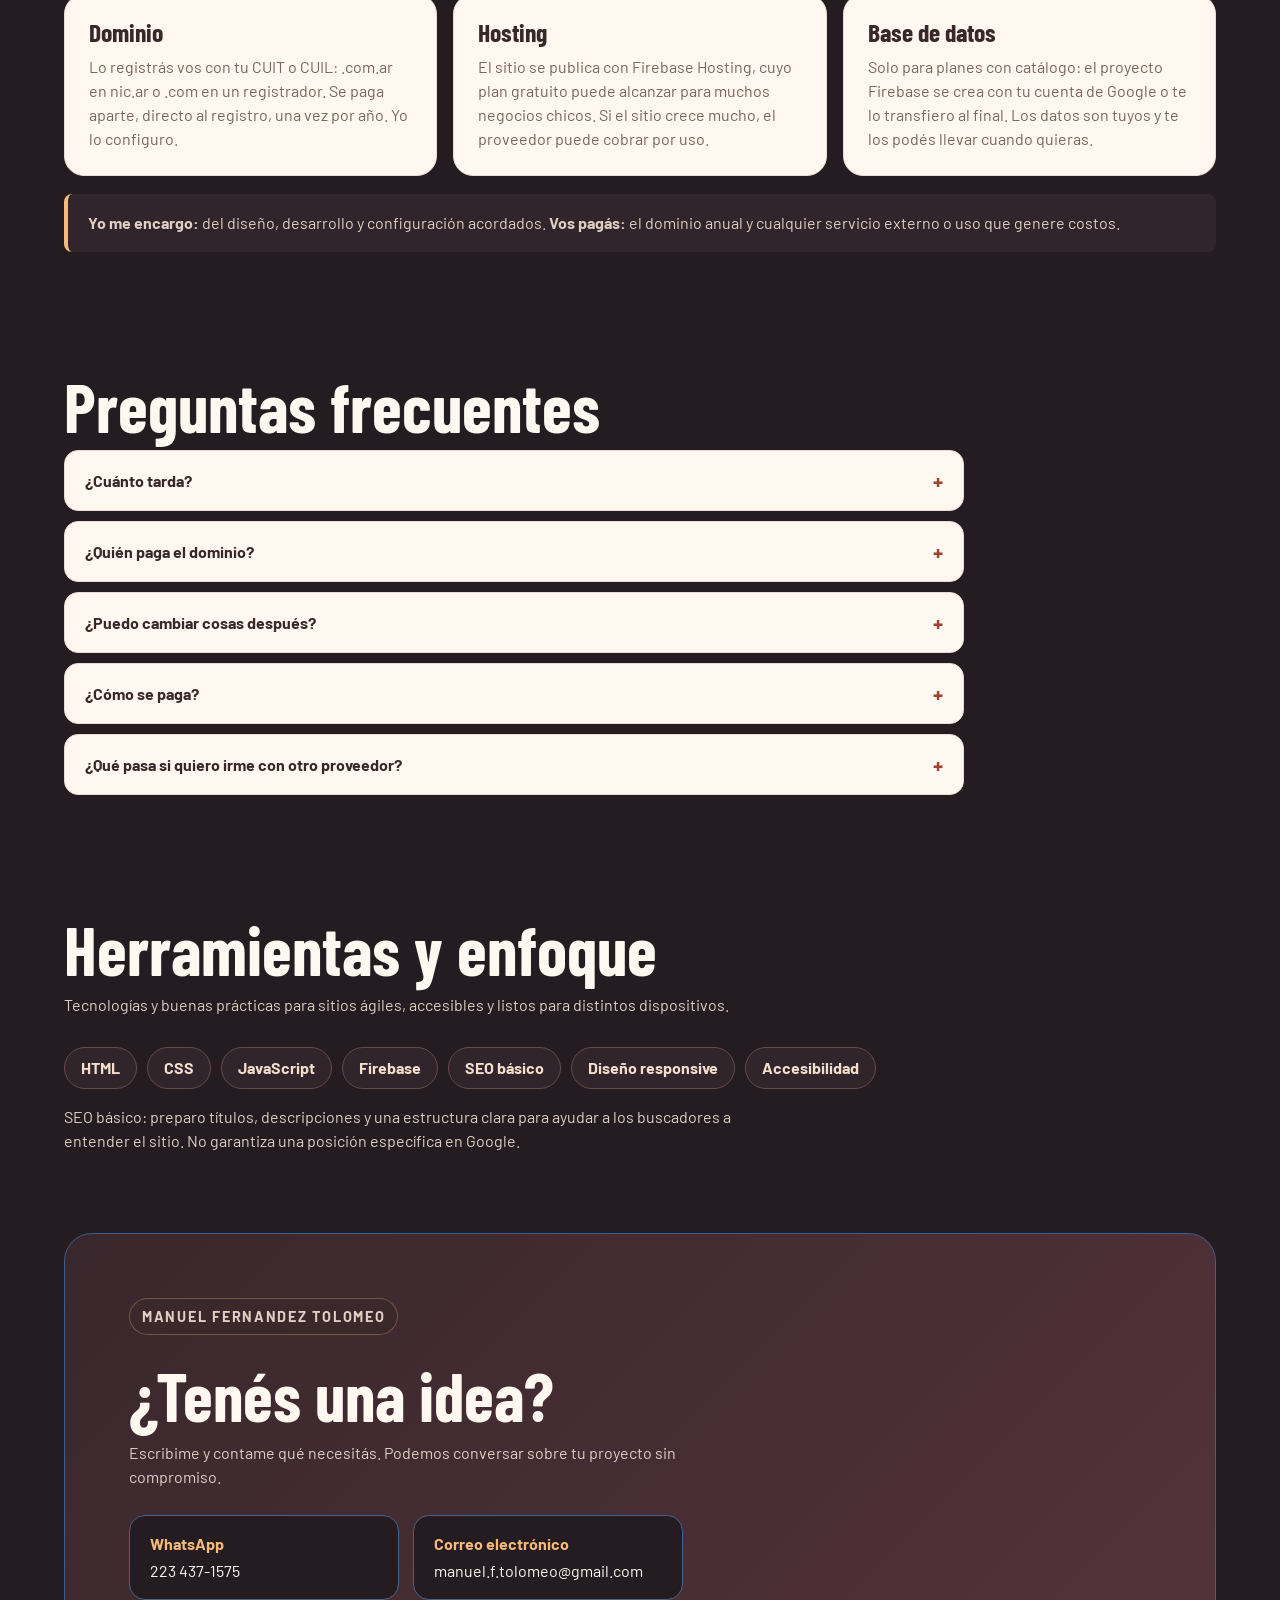
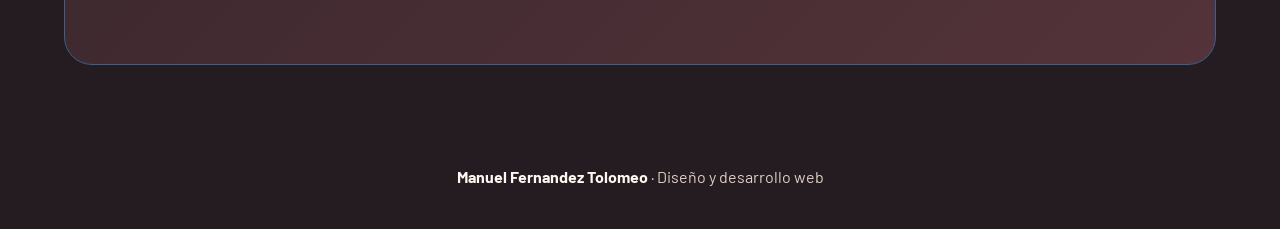
==== commit 9b83468a: "Actualiza diseño e interacciones del portafolio" ====
--- a/index.html
+++ b/index.html
@@ -4,7 +4,7 @@
   <meta charset="utf-8">
   <meta name="viewport" content="width=device-width, initial-scale=1">
   <meta name="description" content="Manuel Fernandez Tolomeo crea sitios web a medida, rápidos y adaptables. Conocé sus ejemplos, servicios y opciones de contacto.">
-  <meta name="theme-color" content="#08152b">
+  <meta name="theme-color" content="#241c20">
   <meta name="robots" content="index, follow">
   <meta property="og:type" content="website">
   <meta property="og:locale" content="es_AR">
@@ -19,14 +19,14 @@
   <style>
     :root {
       color-scheme: dark;
-      --page: #08152b;
-      --surface: #10213d;
-      --surface-raised: #172b4b;
-      --text: #f5f8ff;
-      --muted: #becbe0;
-      --accent: #77a7ff;
-      --accent-strong: #3478f6;
-      --line: #2a3d5d;
+      --page: #241c20;
+      --surface: #30252a;
+      --surface-raised: #403036;
+      --text: #fff8f0;
+      --muted: #dfcfc4;
+      --accent: #f4bb78;
+      --accent-strong: #d66b49;
+      --line: #594348;
     }
 
     html { scroll-behavior: smooth; scroll-padding-top: 100px; }
@@ -44,7 +44,7 @@
       align-items: center;
       justify-content: space-between;
       gap: 18px;
-      background: #0e1e37;
+      background: #30252a;
       border: 1px solid var(--line);
       border-radius: 18px;
       z-index: 20;
@@ -58,35 +58,43 @@
     .nav-links a:not(.btn) { color: var(--muted); font-weight: 700; text-decoration: none; }
     .nav-links a:not(.btn):hover { color: var(--text); }
     .btn { background: var(--accent-strong); }
-    .btn:hover { background: #2468e8; }
+    .btn:hover { background: #bd5639; }
     .hero {
-      min-height: 92vh;
-      min-height: 92svh;
-      padding: 150px 8% 84px;
-      display: flex;
-      flex-direction: column;
-      justify-content: center;
+      min-height: 88vh;
+      min-height: 88svh;
+      padding: 140px max(6%, calc((100% - 1180px) / 2)) 82px;
+      display: grid;
+      grid-template-columns: minmax(0, 1.15fr) minmax(290px, .85fr);
+      align-items: center;
+      gap: 48px;
       position: relative;
       overflow: hidden;
       isolation: isolate;
       background:
-        radial-gradient(ellipse at 82% 23%, #2455a84d, transparent 34%),
-        linear-gradient(135deg, #08152b 12%, #10284d 100%);
+        radial-gradient(ellipse at 82% 23%, #c66a4d3b, transparent 34%),
+        linear-gradient(135deg, #241c20 12%, #452c2d 100%);
     }
     .hero::after {
       content: "";
       position: absolute;
       z-index: -1;
-      width: min(38vw, 460px);
+      width: min(36vw, 440px);
       aspect-ratio: 1;
-      top: 17%;
-      right: 3%;
-      border: 1px solid #77a7ff2e;
+      top: 14%;
+      right: 4%;
+      border: 1px solid #f4bb7838;
+      border-top-color: var(--accent);
       border-radius: 50%;
-      box-shadow: 0 0 0 42px #77a7ff0b, 0 0 0 84px #77a7ff08;
-    }
+      box-shadow: 0 0 0 42px #f4bb780c, 0 0 0 84px #f4bb7808;
+    }
+    .hero-copy { position: relative; z-index: 1; }
     .eyebrow {
-      color: var(--accent);
+      width: fit-content;
+      padding: 7px 12px;
+      border: 1px solid #f4bb7852;
+      border-radius: 99px;
+      background: #3a282b;
+      color: #f7c68c;
       font-size: .9rem;
       font-weight: 700;
       letter-spacing: .12em;
@@ -94,9 +102,9 @@
       position: relative;
     }
     .hero h1 {
-      max-width: 900px;
+      max-width: 720px;
       margin-top: 18px;
-      font-size: clamp(54px, 9vw, 112px);
+      font-size: clamp(54px, 7.5vw, 98px);
       line-height: .96;
       letter-spacing: -.025em;
       position: relative;
@@ -110,10 +118,52 @@
       position: relative;
     }
     .hero-actions { display: flex; flex-wrap: wrap; align-items: center; gap: 14px; position: relative; }
+    .hero-visual {
+      position: relative;
+      z-index: 1;
+      min-height: 405px;
+      display: grid;
+      place-items: center;
+    }
+    .hero-window {
+      position: relative;
+      width: min(100%, 400px);
+      padding: 15px;
+      border: 1px solid #ffffff36;
+      border-radius: 24px;
+      background: linear-gradient(145deg, #503237, #2b2025);
+      box-shadow: 0 32px 75px #0006;
+      transform: rotate(3deg);
+    }
+    .window-bar { display: flex; align-items: center; justify-content: space-between; padding: 2px 3px 14px; color: #e3c9b9; font-size: .72rem; }
+    .window-dots { display: flex; gap: 5px; }
+    .window-dots i { width: 7px; height: 7px; border-radius: 50%; background: #d58e64; }
+    .window-body { min-height: 286px; padding: 24px; overflow: hidden; border-radius: 15px; background: #fff7ec; color: #35272a; }
+    .window-kicker { color: #b94f39; font-size: .7rem; font-weight: 800; letter-spacing: .14em; }
+    .window-body h2 { max-width: 255px; margin: 14px 0 10px; font-size: 2.7rem; line-height: .92; }
+    .window-body p { max-width: 240px; color: #78645b; font-size: .82rem; }
+    .window-sample { position: relative; height: 94px; margin-top: 20px; overflow: hidden; border-radius: 12px; background: linear-gradient(120deg, #f1c99b, #f8e9cf 50%, #edb5a2); }
+    .window-sample::before { content: ""; position: absolute; width: 84px; height: 130px; right: 28px; top: 10px; border-radius: 44px 44px 8px 8px; background: linear-gradient(160deg, #c66b4b, #753f3c); transform: rotate(-12deg); }
+    .window-sample::after { content: ""; position: absolute; width: 94px; height: 94px; right: 94px; top: 30px; border: 1px solid #fff9; border-radius: 50%; }
+    .window-sticker {
+      position: absolute;
+      right: -14px;
+      bottom: 34px;
+      padding: 13px 17px;
+      border: 1px solid #dfe8f7;
+      border-radius: 14px;
+      background: #fff;
+      color: #9c442f;
+      box-shadow: 0 15px 32px #0003;
+      font-size: .83rem;
+      font-weight: 800;
+      transform: rotate(-5deg);
+    }
+    .window-sticker span { display: block; color: #78645b; font-size: .7rem; font-weight: 600; }
     .btn-secondary {
       display: inline-block;
       padding: 11px 20px;
-      border: 1px solid #7185a5;
+      border: 1px solid #b98f7c;
       border-radius: 99px;
       color: var(--text);
       font-weight: 700;
@@ -121,10 +171,37 @@
       transition: background .2s, transform .2s;
     }
     .btn-secondary:hover { background: #ffffff12; transform: translateY(-2px); }
-    .mq { overflow: hidden; background: #0d1d35; padding: 14px 0; white-space: nowrap; border-block: 1px solid var(--line); }
+    .mq { overflow: hidden; background: #2e2226; padding: 14px 0; white-space: nowrap; border-block: 1px solid var(--line); }
     .mq div { display: inline-block; animation: marquee 32s linear infinite; font: 800 1.4rem 'Barlow Condensed', sans-serif; }
     .mq i { color: var(--accent); font-style: normal; margin: 0 22px; }
     @keyframes marquee { to { transform: translateX(-50%); } }
+    .portfolio-facts {
+      max-width: 1180px;
+      margin: 0 auto;
+      padding: 30px 24px;
+      display: grid;
+      grid-template-columns: repeat(3, 1fr);
+      gap: 12px;
+    }
+    .portfolio-fact { padding: 18px 22px; border-left: 2px solid #d66b49; background: #30252a; }
+    .portfolio-fact strong { display: block; color: var(--text); font: 800 1.65rem 'Barlow Condensed', sans-serif; }
+    .portfolio-fact span { color: var(--muted); font-size: .88rem; }
+    .section-heading { display: flex; align-items: end; justify-content: space-between; gap: 24px; margin-bottom: 24px; }
+    .section-heading .section-lead { max-width: 380px; margin: 0 0 5px; }
+    .portfolio-filters { display: flex; flex-wrap: wrap; gap: 8px; margin: 0 0 22px; }
+    .portfolio-filter {
+      padding: 9px 15px;
+      border: 1px solid #674b48;
+      border-radius: 99px;
+      background: #30252a;
+      color: var(--muted);
+      cursor: pointer;
+      font: 700 .9rem Barlow, sans-serif;
+      transition: background .2s, color .2s, border-color .2s;
+    }
+    .portfolio-filter:hover { border-color: var(--accent); color: var(--text); }
+    .portfolio-filter[aria-pressed="true"] { border-color: var(--accent-strong); background: var(--accent-strong); color: white; }
+    .portfolio-count { min-height: 22px; margin: -10px 0 14px; color: var(--muted); font-size: .86rem; }
     section h2 { margin-bottom: 10px; font-size: clamp(40px, 6vw, 68px); }
     .section-lead { max-width: 680px; margin-bottom: 30px; color: var(--muted); }
     .g { display: grid; grid-template-columns: repeat(auto-fit, minmax(min(100%, 270px), 1fr)); gap: 20px; }
@@ -139,6 +216,7 @@
       transition: transform .2s, border-color .2s, box-shadow .2s;
     }
     .c:hover { transform: translateY(-5px); border-color: #6b95d9; box-shadow: 0 18px 38px #0004; }
+    .c[hidden] { display: none; }
     .c:focus-visible, .bar a:focus-visible, .btn-secondary:focus-visible, .contact-link:focus-visible, .faq-question:focus-visible { outline: 3px solid var(--accent); outline-offset: 4px; }
     .btn:focus-visible, .extras-submit:focus-visible, .extras-plan select:focus-visible, .extra-option input:focus-visible { outline: 3px solid var(--accent); outline-offset: 4px; }
     .pv { height: 190px; overflow: hidden; position: relative; background: #e9eef5; }
@@ -171,14 +249,14 @@
     .process-step {
       min-height: 190px;
       padding: 22px;
-      border: 1px solid #d9e2ef;
+      border: 1px solid #eadbd0;
       border-radius: 20px;
-      background: #f8fafc;
-      color: #17243a;
-    }
-    .process-step b { display: block; margin-bottom: 14px; color: var(--accent-strong); font: 800 2rem 'Barlow Condensed', sans-serif; }
+      background: #fff8f0;
+      color: #38282a;
+    }
+    .process-step b { display: block; margin-bottom: 14px; color: #bd5639; font: 800 2rem 'Barlow Condensed', sans-serif; }
     .process-step h3 { margin-bottom: 8px; font-size: 1.45rem; }
-    .process-step p { color: #53627a; }
+    .process-step p { color: #78645b; }
     .js .process-step { opacity: 0; transform: translateY(18px); transition: opacity .55s ease, transform .55s ease; }
     .js .process-step.is-visible { opacity: 1; transform: none; }
     .plan-grid { display: grid; grid-template-columns: repeat(auto-fit, minmax(min(100%, 270px), 1fr)); align-items: stretch; gap: 18px; }
@@ -187,17 +265,17 @@
       padding: 26px;
       display: flex;
       flex-direction: column;
-      border: 1px solid #d9e2ef;
+      border: 1px solid #eadbd0;
       border-radius: 22px;
-      background: #f8fafc;
-      color: #17243a;
-    }
-    .plan-card.featured { border: 2px solid #77a7ff; box-shadow: 0 12px 32px #0002; }
-    .plan-badge { align-self: flex-start; margin: -8px 0 10px; padding: 5px 11px; border-radius: 99px; background: #e8f0ff; color: #174ca5; font-size: .76rem; font-weight: 800; }
+      background: #fff8f0;
+      color: #38282a;
+    }
+    .plan-card.featured { border: 2px solid #d66b49; box-shadow: 0 12px 32px #0002; }
+    .plan-badge { align-self: flex-start; margin: -8px 0 10px; padding: 5px 11px; border-radius: 99px; background: #f8e6d5; color: #9c442f; font-size: .76rem; font-weight: 800; }
     .plan-card h3 { margin: 4px 0 10px; font-size: 1.8rem; }
-    .plan-description { min-height: 50px; color: #53627a; }
-    .plan-price { margin: 18px 0; color: #174ca5; font: 800 1.55rem 'Barlow Condensed', sans-serif; }
-    .plan-features { flex: 1; margin: 0 0 22px; padding-left: 21px; color: #36445a; }
+    .plan-description { min-height: 50px; color: #78645b; }
+    .plan-price { margin: 18px 0; color: #9c442f; font: 800 1.55rem 'Barlow Condensed', sans-serif; }
+    .plan-features { flex: 1; margin: 0 0 22px; padding-left: 21px; color: #51403c; }
     .plan-features li { margin: 9px 0; padding-left: 2px; }
     .plan-card .btn { align-self: flex-start; }
     .extras-panel { padding: clamp(20px, 4vw, 32px); border: 1px solid var(--line); border-radius: 22px; background: var(--surface); }
@@ -206,9 +284,9 @@
     .extras-plan select {
       width: 100%;
       padding: 12px 14px;
-      border: 1px solid #7185a5;
+      border: 1px solid #a68b7c;
       border-radius: 10px;
-      background: #0a1a31;
+      background: #241c20;
       color: var(--text);
       font: inherit;
     }
@@ -219,14 +297,14 @@
       display: flex;
       align-items: center;
       gap: 11px;
-      border: 1px solid #d9e2ef;
+      border: 1px solid #eadbd0;
       border-radius: 14px;
-      background: #f8fafc;
-      color: #17243a;
+      background: #fff8f0;
+      color: #38282a;
       cursor: pointer;
       transition: border-color .2s, background .2s;
     }
-    .extra-option:hover { border-color: #8daee3; background: #f0f5ff; }
+    .extra-option:hover { border-color: #d69a72; background: #fff0df; }
     .extra-option input { width: 18px; height: 18px; flex: 0 0 auto; accent-color: var(--accent-strong); }
     .extras-summary { min-height: 26px; margin: 18px 0 14px; color: var(--muted); }
     .extras-submit:disabled { cursor: not-allowed; opacity: .55; transform: none; box-shadow: none; }
@@ -238,26 +316,26 @@
       flex-direction: column;
       justify-content: center;
       gap: 6px;
-      border: 1px solid #d9e2ef;
+      border: 1px solid #eadbd0;
       border-radius: 16px;
-      background: #f8fafc;
-      color: #17243a;
+      background: #fff8f0;
+      color: #38282a;
       text-decoration: none;
       transition: transform .2s, border-color .2s, box-shadow .2s;
     }
-    .ads-link:hover { transform: translateY(-3px); border-color: #8daee3; box-shadow: 0 10px 24px #0002; }
-    .ads-link strong { color: #174ca5; font-size: 1.05rem; }
-    .ads-link span { color: #53627a; font-size: .9rem; }
-    .ads-support { margin-top: 18px; padding: 20px; border-radius: 16px; background: #10213d; }
+    .ads-link:hover { transform: translateY(-3px); border-color: #d69a72; box-shadow: 0 10px 24px #0002; }
+    .ads-link strong { color: #9c442f; font-size: 1.05rem; }
+    .ads-link span { color: #78645b; font-size: .9rem; }
+    .ads-support { margin-top: 18px; padding: 20px; border-radius: 16px; background: #30252a; }
     .ads-support p { margin-bottom: 14px; color: var(--muted); }
     .ads-note { margin-top: 16px; color: var(--muted); font-size: .9rem; }
     .ownership-grid { display: grid; grid-template-columns: repeat(auto-fit, minmax(min(100%, 250px), 1fr)); gap: 16px; }
-    .ownership-card { padding: 24px; border: 1px solid #d9e2ef; border-radius: 20px; background: #f8fafc; color: #17243a; }
+    .ownership-card { padding: 24px; border: 1px solid #eadbd0; border-radius: 20px; background: #fff8f0; color: #38282a; }
     .ownership-card h3 { margin-bottom: 10px; font-size: 1.6rem; }
-    .ownership-card p { color: #53627a; }
-    .payment-note { margin-top: 18px; padding: 17px 20px; border-left: 4px solid var(--accent); border-radius: 8px; background: #10213d; color: var(--muted); }
+    .ownership-card p { color: #78645b; }
+    .payment-note { margin-top: 18px; padding: 17px 20px; border-left: 4px solid var(--accent); border-radius: 8px; background: #30252a; color: var(--muted); }
     .faq-list { display: grid; gap: 10px; max-width: 900px; }
-    .faq-item { overflow: hidden; border: 1px solid #d9e2ef; border-radius: 14px; background: #f8fafc; color: #17243a; }
+    .faq-item { overflow: hidden; border: 1px solid #eadbd0; border-radius: 14px; background: #fff8f0; color: #38282a; }
     .faq-question {
       width: 100%;
       padding: 17px 20px;
@@ -272,17 +350,17 @@
       font: 700 1rem Barlow, sans-serif;
       text-align: left;
     }
-    .faq-question:hover { background: #eef3fb; }
-    .faq-question span:last-child { color: #174ca5; font-size: 1.3rem; }
-    .faq-answer { padding: 0 20px 18px; color: #53627a; }
+    .faq-question:hover { background: #fff0df; }
+    .faq-question span:last-child { color: #9c442f; font-size: 1.3rem; }
+    .faq-answer { padding: 0 20px 18px; color: #78645b; }
     .sk { display: flex; flex-wrap: wrap; gap: 10px; margin-top: 20px; }
-    .sk span { padding: 8px 16px; border: 1px solid #3b5275; border-radius: 99px; background: #10213d; color: #e1eaff; font-weight: 700; }
+    .sk span { padding: 8px 16px; border: 1px solid #674b48; border-radius: 99px; background: #30252a; color: #f4dfce; font-weight: 700; }
     .contact {
       margin: 20px 5% 70px;
       padding: clamp(28px, 6vw, 64px);
       border: 1px solid #3b5f91;
       border-radius: 28px;
-      background: linear-gradient(135deg, #10284b, #142f56);
+      background: linear-gradient(135deg, #38272c, #54333a);
     }
     .contact h2 { margin-bottom: 12px; }
     .contact > p { max-width: 620px; margin-bottom: 26px; color: var(--muted); }
@@ -295,7 +373,7 @@
       gap: 3px;
       border: 1px solid #49648a;
       border-radius: 16px;
-      background: #0a1a31;
+      background: #241c20;
       text-decoration: none;
     }
     .contact-link:hover { border-color: var(--accent); }
@@ -310,8 +388,17 @@
       .nav-links a:not(.btn):not(.nav-service) { display: none; }
       .bar .btn { padding: 9px 10px; font-size: .84rem; }
       .nav-links .nav-service { font-size: .85rem; }
-      .hero { min-height: 82svh; padding-inline: 6%; }
+      .hero { min-height: unset; padding: 130px 6% 48px; grid-template-columns: 1fr; gap: 22px; }
       .hero::after { width: 65vw; top: 17%; right: -24%; }
+      .hero-visual { min-height: 310px; }
+      .hero-window { width: min(88%, 360px); }
+      .window-body { min-height: 235px; padding: 18px; }
+      .window-body h2 { font-size: 2.3rem; }
+      .window-sample { height: 72px; }
+      .window-sticker { right: 0; bottom: 20px; }
+      .portfolio-facts { padding: 20px 6%; grid-template-columns: 1fr; gap: 8px; }
+      .portfolio-fact { padding: 13px 16px; }
+      .section-heading { align-items: flex-start; flex-direction: column; gap: 8px; }
       section { padding: 52px 6%; }
       .contact { margin: 8px 4% 48px; }
     }
@@ -319,6 +406,7 @@
       html { scroll-behavior: auto; }
       *, *::before, *::after { animation-duration: .01ms !important; animation-iteration-count: 1 !important; transition-duration: .01ms !important; }
       .bar.is-hidden { transform: translateX(-50%); }
+      .mq div { animation: none; }
     }
   </style>
 </head>
@@ -334,29 +422,58 @@
 
   <main>
     <div class="hero" id="inicio">
-      <p class="eyebrow">Diseño y desarrollo web</p>
-      <h1>Tu idea merece una web <span>que funcione.</span></h1>
-      <p class="sub">Creo sitios claros, rápidos y adaptados a cada pantalla para ayudar a que tu proyecto llegue más lejos.</p>
-      <div class="hero-actions">
-        <a class="btn" href="#ejemplos">Ver ejemplos</a>
-        <a class="btn-secondary" href="https://wa.me/5492234371575">Hablemos por WhatsApp</a>
+      <div class="hero-copy">
+        <p class="eyebrow">Diseño y desarrollo web</p>
+        <h1>Tu idea merece una web <span>que funcione.</span></h1>
+        <p class="sub">Creo sitios claros, rápidos y adaptados a cada pantalla para ayudar a que tu proyecto llegue más lejos.</p>
+        <div class="hero-actions">
+          <a class="btn" href="#ejemplos">Ver ejemplos</a>
+          <a class="btn-secondary" href="https://wa.me/5492234371575">Hablemos por WhatsApp</a>
+        </div>
+      </div>
+      <div class="hero-visual" aria-hidden="true">
+        <div class="hero-window">
+          <div class="window-bar"><span class="window-dots"><i></i><i></i><i></i></span><span>tu-proyecto.web</span><span>↗</span></div>
+          <div class="window-body">
+            <span class="window-kicker">UNA IDEA, EN INTERNET</span>
+            <h2>Tu espacio para crecer.</h2>
+            <p>Un sitio hecho para contar lo que hacés.</p>
+            <div class="window-sample"></div>
+          </div>
+        </div>
+        <div class="window-sticker">Diseño a medida<span>Adaptable a cada pantalla</span></div>
       </div>
     </div>
 
     <div class="mq" aria-hidden="true"><div id="marquee"></div></div>
+    <div class="portfolio-facts" aria-label="Sobre este portafolio">
+      <div class="portfolio-fact"><strong>08 ejemplos</strong><span>Distintos formatos para explorar</span></div>
+      <div class="portfolio-fact"><strong>A tu medida</strong><span>Una propuesta pensada para tu proyecto</span></div>
+      <div class="portfolio-fact"><strong>En todos tus dispositivos</strong><span>Diseño adaptable para móvil y escritorio</span></div>
+    </div>
 
     <section id="ejemplos">
-      <h2>Lo que puedo hacer por vos</h2>
-      <p class="section-lead">Explorá algunos ejemplos y abrilos para ver cada propuesta completa.</p>
-      <div class="g">
-        <a class="c" href="corporativa.html"><div class="pv"><iframe src="corporativa.html" loading="lazy" tabindex="-1" title="Vista previa de sitio corporativo"></iframe></div><div class="t"><h3>Páginas corporativas</h3><p>Una presencia profesional para tu empresa o institución.</p></div></a>
-        <a class="c" href="tienda.html"><div class="pv"><iframe src="tienda.html" loading="lazy" tabindex="-1" title="Vista previa de tienda online"></iframe></div><div class="t"><h3>Tiendas online</h3><p>Catálogo de productos y una experiencia de compra simple.</p></div></a>
-        <a class="c" href="catalogo.html"><div class="pv"><iframe src="catalogo.html" loading="lazy" tabindex="-1" title="Vista previa de catálogo de productos genéricos"></iframe></div><div class="t"><h3>Catálogos interactivos</h3><p>Producto 1, Producto 2 y más, con categorías, búsqueda y consultas directas.</p></div></a>
-        <a class="c" href="blog.html"><div class="pv"><iframe src="blog.html" loading="lazy" tabindex="-1" title="Vista previa de blog"></iframe></div><div class="t"><h3>Blogs y noticias</h3><p>Contenido ordenado, legible y fácil de recorrer.</p></div></a>
-        <a class="c" href="#inicio"><div class="here">Estás acá 👋</div><div class="t"><h3>Portafolios online</h3><p>Una página para mostrar proyectos, servicios y contacto.</p></div></a>
-        <a class="c" href="landing.html"><div class="pv"><iframe src="landing.html" loading="lazy" tabindex="-1" title="Vista previa de landing page"></iframe></div><div class="t"><h3>Landing pages</h3><p>Una página enfocada en una acción y un objetivo concreto.</p></div></a>
-        <a class="c" href="reservas.html"><div class="pv"><iframe src="reservas.html" loading="lazy" tabindex="-1" title="Vista previa de sistema de reservas"></iframe></div><div class="t"><h3>Reservas y citas</h3><p>Una forma práctica de organizar turnos y consultas.</p></div></a>
-        <a class="c" href="comunidad.html"><div class="pv"><iframe src="comunidad.html" loading="lazy" tabindex="-1" title="Vista previa de comunidad online"></iframe></div><div class="t"><h3>Foros y comunidades</h3><p>Espacios para compartir publicaciones e intercambiar ideas.</p></div></a>
+      <div class="section-heading">
+        <div><p class="eyebrow">Ideas en distintos formatos</p><h2>Explorá las demos.</h2></div>
+        <p class="section-lead">Cada ejemplo tiene su propio estilo. Abrilo para recorrerlo y probar sus funciones.</p>
+      </div>
+      <div class="portfolio-filters" role="group" aria-label="Filtrar ejemplos">
+        <button class="portfolio-filter" type="button" data-filter="todos" aria-pressed="true">Todos</button>
+        <button class="portfolio-filter" type="button" data-filter="negocios" aria-pressed="false">Negocios</button>
+        <button class="portfolio-filter" type="button" data-filter="tiendas" aria-pressed="false">Tiendas</button>
+        <button class="portfolio-filter" type="button" data-filter="contenido" aria-pressed="false">Contenido</button>
+        <button class="portfolio-filter" type="button" data-filter="interactivos" aria-pressed="false">Interactivos</button>
+      </div>
+      <p class="portfolio-count" id="portfolio-count" aria-live="polite">8 ejemplos</p>
+      <div class="g" id="portfolio-grid">
+        <a class="c" data-category="negocios" href="corporativa.html"><div class="pv"><iframe src="corporativa.html" loading="lazy" tabindex="-1" title="Vista previa de sitio corporativo"></iframe></div><div class="t"><h3>Páginas corporativas</h3><p>Una presencia profesional para tu empresa o institución.</p></div></a>
+        <a class="c" data-category="tiendas" href="tienda.html"><div class="pv"><iframe src="tienda.html" loading="lazy" tabindex="-1" title="Vista previa de tienda online"></iframe></div><div class="t"><h3>Tiendas online</h3><p>Catálogo de productos y una experiencia de compra simple.</p></div></a>
+        <a class="c" data-category="tiendas" href="catalogo.html"><div class="pv"><iframe src="catalogo.html" loading="lazy" tabindex="-1" title="Vista previa de catálogo de productos genéricos"></iframe></div><div class="t"><h3>Catálogos interactivos</h3><p>Producto 1, Producto 2 y más, con categorías, búsqueda y consultas directas.</p></div></a>
+        <a class="c" data-category="contenido" href="blog.html"><div class="pv"><iframe src="blog.html" loading="lazy" tabindex="-1" title="Vista previa de blog"></iframe></div><div class="t"><h3>Blogs y noticias</h3><p>Contenido ordenado, legible y fácil de recorrer.</p></div></a>
+        <a class="c" data-category="contenido" href="#inicio"><div class="here">Estás acá 👋</div><div class="t"><h3>Portafolios online</h3><p>Una página para mostrar proyectos, servicios y contacto.</p></div></a>
+        <a class="c" data-category="contenido" href="landing.html"><div class="pv"><iframe src="landing.html" loading="lazy" tabindex="-1" title="Vista previa de landing page"></iframe></div><div class="t"><h3>Landing pages</h3><p>Una página enfocada en una acción y un objetivo concreto.</p></div></a>
+        <a class="c" data-category="interactivos" href="reservas.html"><div class="pv"><iframe src="reservas.html" loading="lazy" tabindex="-1" title="Vista previa de sistema de reservas"></iframe></div><div class="t"><h3>Reservas y citas</h3><p>Una forma práctica de organizar turnos y consultas.</p></div></a>
+        <a class="c" data-category="interactivos" href="comunidad.html"><div class="pv"><iframe src="comunidad.html" loading="lazy" tabindex="-1" title="Vista previa de comunidad online"></iframe></div><div class="t"><h3>Foros y comunidades</h3><p>Espacios para compartir publicaciones e intercambiar ideas.</p></div></a>
       </div>
     </section>
 
@@ -651,6 +768,28 @@
       document.querySelectorAll(".process-step").forEach((step) => processObserver.observe(step));
     }
 
+    const portfolioGrid = document.getElementById("portfolio-grid");
+    const portfolioFilters = document.querySelector(".portfolio-filters");
+    const portfolioCount = document.getElementById("portfolio-count");
+    portfolioFilters.addEventListener("click", (event) => {
+      const button = event.target.closest("[data-filter]");
+      if (!button) return;
+
+      const selectedFilter = button.dataset.filter;
+      const cards = [...portfolioGrid.querySelectorAll(".c")];
+      let visibleCount = 0;
+      cards.forEach((card) => {
+        const isVisible = selectedFilter === "todos" || card.dataset.category === selectedFilter;
+        card.hidden = !isVisible;
+        if (isVisible) visibleCount += 1;
+      });
+
+      portfolioFilters.querySelectorAll("[data-filter]").forEach((filterButton) => {
+        filterButton.setAttribute("aria-pressed", String(filterButton === button));
+      });
+      portfolioCount.textContent = `${visibleCount} ${visibleCount === 1 ? "ejemplo" : "ejemplos"}`;
+    });
+
     const services = ["Corporativas", "Tiendas online", "Blogs", "Portafolios", "Landing pages", "Reservas", "Comunidades"];
     document.getElementById("marquee").innerHTML =
       Array(4).fill(services.map((service) => `${service}<i>✦</i>`).join("")).join("");
--- a/base.css
+++ b/base.css
@@ -1,18 +1,65 @@
 @import url('https://fonts.googleapis.com/css2?family=Barlow:wght@500;700&family=Barlow+Condensed:wght@800&display=swap');
 *{box-sizing:border-box;margin:0;padding:0}
-:root{--a:#0a63ff;--ink:#111;--soft:#e9eef5}
+:root{--a:#c75b3b;--ink:#29251f;--soft:#f4eadb}
+html{scroll-behavior:smooth;scroll-padding-top:82px}
 body{font-family:Barlow,sans-serif;color:var(--ink);background:#f8fafc;line-height:1.5}
 h1,h2,h3{font-family:'Barlow Condensed',sans-serif;line-height:1}
 nav{display:flex;justify-content:space-between;align-items:center;padding:14px 5%;position:sticky;top:0;background:#fffd;backdrop-filter:blur(8px);z-index:9}
 nav b{font:800 1.6rem 'Barlow Condensed'}
 nav a{margin-left:18px;color:inherit;text-decoration:none;font-weight:700}
-.btn{display:inline-block;background:var(--a);color:#fff!important;padding:12px 24px;border-radius:99px;font-weight:700;border:0;cursor:pointer;text-decoration:none;font-size:1rem;font-family:inherit;transition:.2s}
+.btn{display:inline-block;background:var(--a);color:#fff!important;padding:12px 24px;border-radius:99px;font-weight:700;border:0;cursor:pointer;text-decoration:none;font-size:1rem;font-family:inherit;transition:transform .2s,box-shadow .2s,background .2s}
 .btn:hover{transform:translateY(-2px);box-shadow:0 8px 20px #0003}
+.btn:focus-visible,button:focus-visible,a:focus-visible,input:focus-visible,select:focus-visible,textarea:focus-visible{outline:3px solid #d98b52;outline-offset:3px}
 section{padding:60px 5%}
 .grid{display:grid;grid-template-columns:repeat(auto-fit,minmax(220px,1fr));gap:20px}
-.card{background:#fff;border:1px solid #d9e2ef;border-radius:20px;padding:22px;transition:.2s}
-.card:hover{transform:translateY(-4px);box-shadow:0 12px 30px #0a1f4422}
-.back{position:fixed;left:14px;bottom:14px;background:#111;color:#fff;padding:8px 14px;border-radius:99px;font-size:.8rem;text-decoration:none;z-index:99}
+.card{background:#fff;border:1px solid #e8ded2;border-radius:20px;padding:22px;transition:transform .22s,border-color .22s,box-shadow .22s}
+.card:hover{transform:translateY(-4px);border-color:#d8b69b;box-shadow:0 12px 30px #6b43201a}
+@media(hover:hover) and (prefers-reduced-motion:no-preference){
+  .c,.step,.process-step,.plan-card,.ownership-card,.faq-item,.product-card,.product,.story,.work-card,.booking-card,.booking-aside,.feed-card,.community-sidebar,.composer,.biz-card,.biz-metric,.extra-option,.portfolio-fact,.hero-window{
+    transition:transform .24s ease,box-shadow .24s ease,border-color .24s ease
+  }
+  body :is(.c,.step,.process-step,.plan-card,.ownership-card,.faq-item,.product-card,.product,.story,.work-card,.booking-card,.booking-aside,.feed-card,.community-sidebar,.composer,.biz-card,.biz-metric,.extra-option,.portfolio-fact,.hero-window):hover{
+    transform:translateY(-4px);
+    box-shadow:0 14px 30px #34242820
+  }
+  body .js .process-step.is-visible:hover{transform:translateY(-4px);box-shadow:0 14px 30px #34242820}
+  .product-card:hover .product-art svg{transform:scale(1.035);transition:transform .28s ease}
+  .product-card .product-art svg{transition:transform .28s ease}
+  .hero::after,.window-sample::before,.window-sample::after,.catalog-header::before,.catalog-header::after,.sur-hero::before,.sur-hero::after,.sur-contact::after,.booking-hero::after,.community-hero::after,.biz-hero::before,.editorial-feature::before,.editorial-feature::after{
+    pointer-events:none;
+    transition:translate .34s ease,scale .34s ease
+  }
+  .hero:hover::after,.window-sample:hover::before,.window-sample:hover::after,.catalog-header:hover::before,.catalog-header:hover::after,.sur-hero:hover::before,.sur-hero:hover::after,.sur-contact:hover::after,.booking-hero:hover::after,.community-hero:hover::after,.biz-hero:hover::before,.editorial-feature:hover::before,.editorial-feature:hover::after{
+    translate:0 -8px;
+    scale:1.04
+  }
+  .catalog-visual .visual-orbit,.catalog-visual .visual-product,.catalog-visual .visual-float,.biz-orbit,.shop-vase,.shop-arch{
+    transition:translate .34s ease,scale .34s ease
+  }
+  .catalog-visual:hover .visual-orbit,.biz-hero:hover .biz-orbit{scale:1.04}
+  .catalog-visual:hover .visual-product.main{translate:0 -5px}
+  .catalog-visual:hover .visual-product.side{translate:0 -8px}
+  .catalog-visual:hover .visual-product.rear-card{translate:0 -4px}
+  .catalog-visual:hover .visual-float{translate:0 -6px}
+  .shop-hero:hover .shop-vase{translate:0 -7px}
+  .shop-hero:hover .shop-arch{translate:0 -5px}
+  .hero-window:hover{transform:rotate(3deg) translateY(-4px)}
+}
+@keyframes slow-circle-spin{to{rotate:1turn}}
+@keyframes slow-circle-counterspin{to{rotate:-1turn}}
+@media(prefers-reduced-motion:no-preference){
+  .hero::after,.window-sample::after,.catalog-header::before,.catalog-header::after,.catalog-visual .visual-orbit,.sur-contact::after,.community-hero::after,.editorial-feature::before,.biz-orbit,.product-art::before{
+    animation:slow-circle-spin 60s linear infinite
+  }
+  .biz-orbit span{animation:slow-circle-counterspin 60s linear infinite}
+}
+.hero::after{border-top-color:#f4bb78}
+.catalog-header::before,.catalog-header::after,.catalog-visual .visual-orbit{border-top-color:#f4bb78}
+.back{position:fixed;left:14px;bottom:14px;background:#342428;color:#fff;padding:8px 14px;border-radius:99px;font-size:.8rem;text-decoration:none;z-index:99;transition:background .2s,transform .2s}
+.back:hover{background:#9c543b;transform:translateY(-2px)}
+::selection{background:#efbd7c;color:#342428}
+.sr-only{position:absolute;width:1px;height:1px;padding:0;margin:-1px;overflow:hidden;clip:rect(0,0,0,0);white-space:nowrap;border:0}
 .rv{opacity:0;transform:translateY(24px);animation:up .7s forwards}
 @keyframes up{to{opacity:1;transform:none}}
-@media(prefers-reduced-motion:reduce){*{animation:none!important;opacity:1!important;transform:none!important}}
+@media(max-width:600px){section{padding:48px 6%}nav{gap:12px}nav a{margin-left:8px}}
+@media(prefers-reduced-motion:reduce){html{scroll-behavior:auto}*,*::before,*::after{animation-duration:.01ms!important;animation-iteration-count:1!important;transition-duration:.01ms!important;scroll-behavior:auto!important}.rv{opacity:1!important;transform:none!important}}
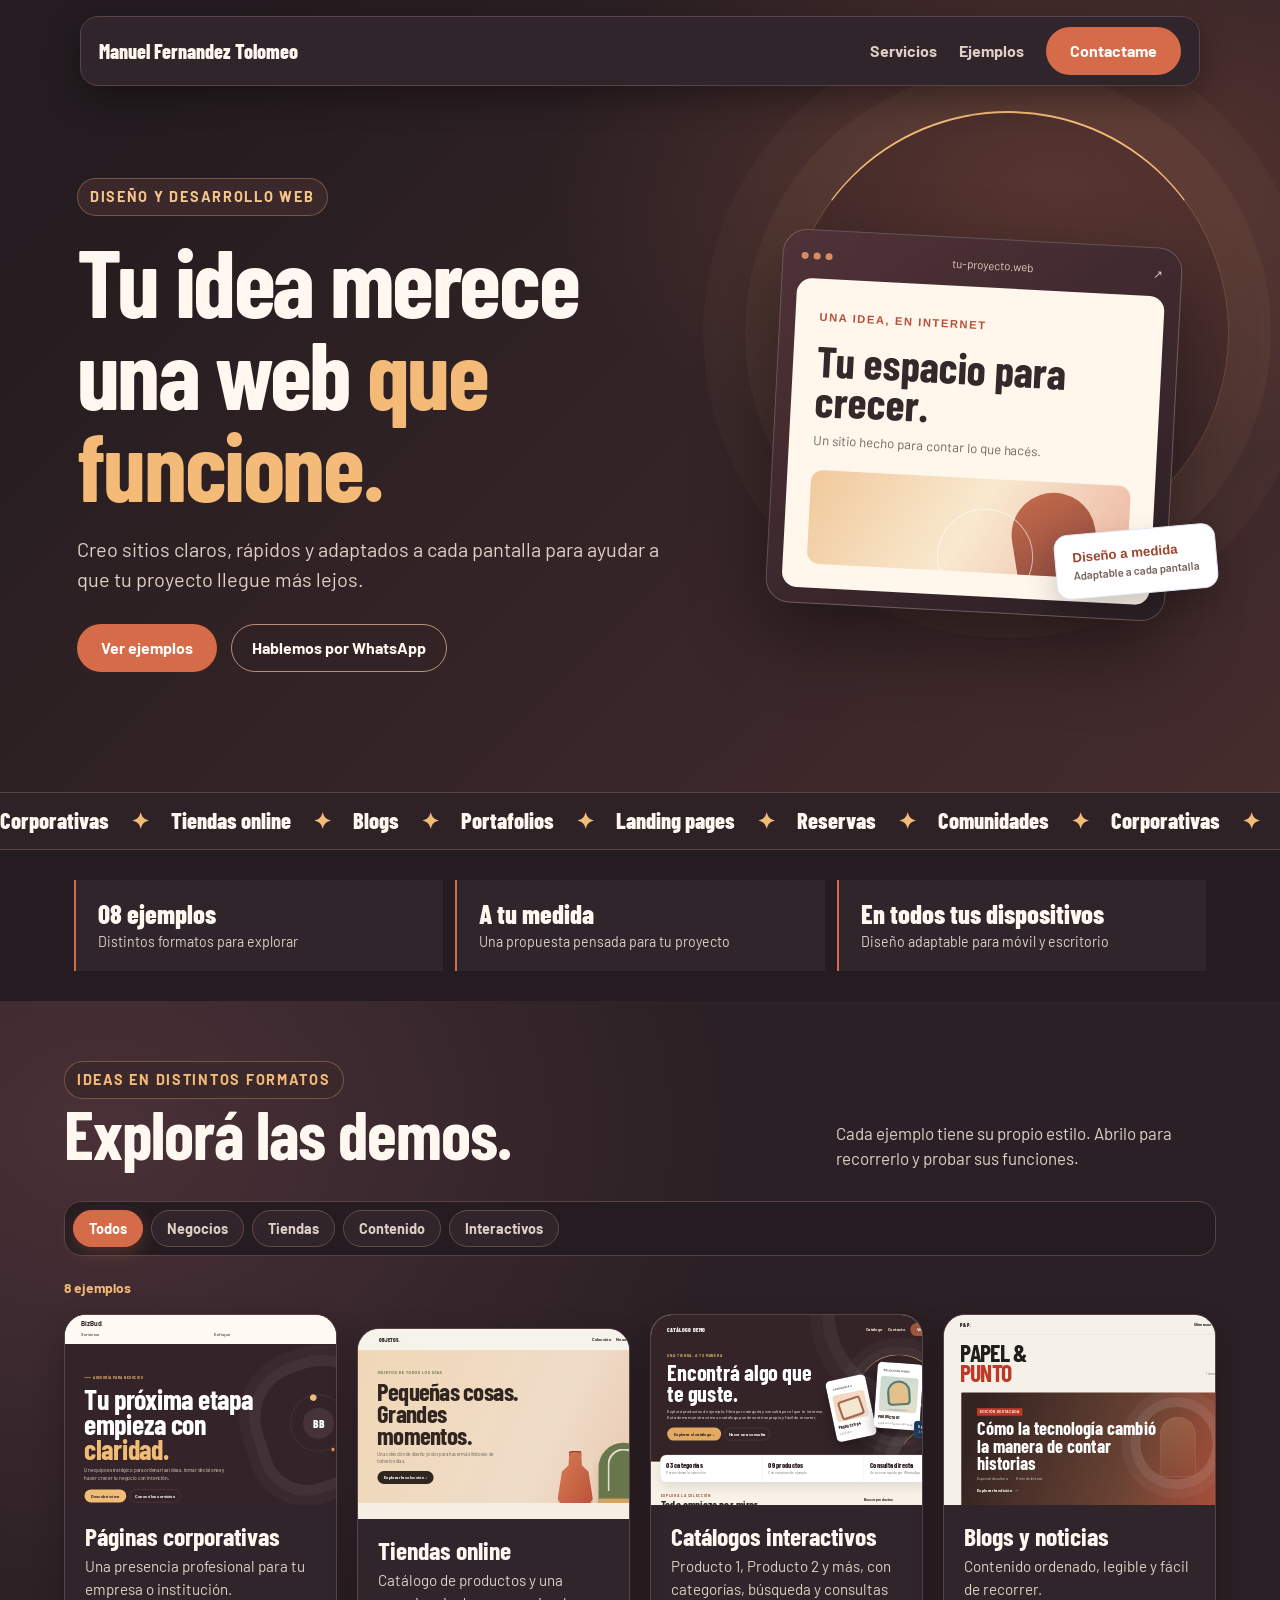
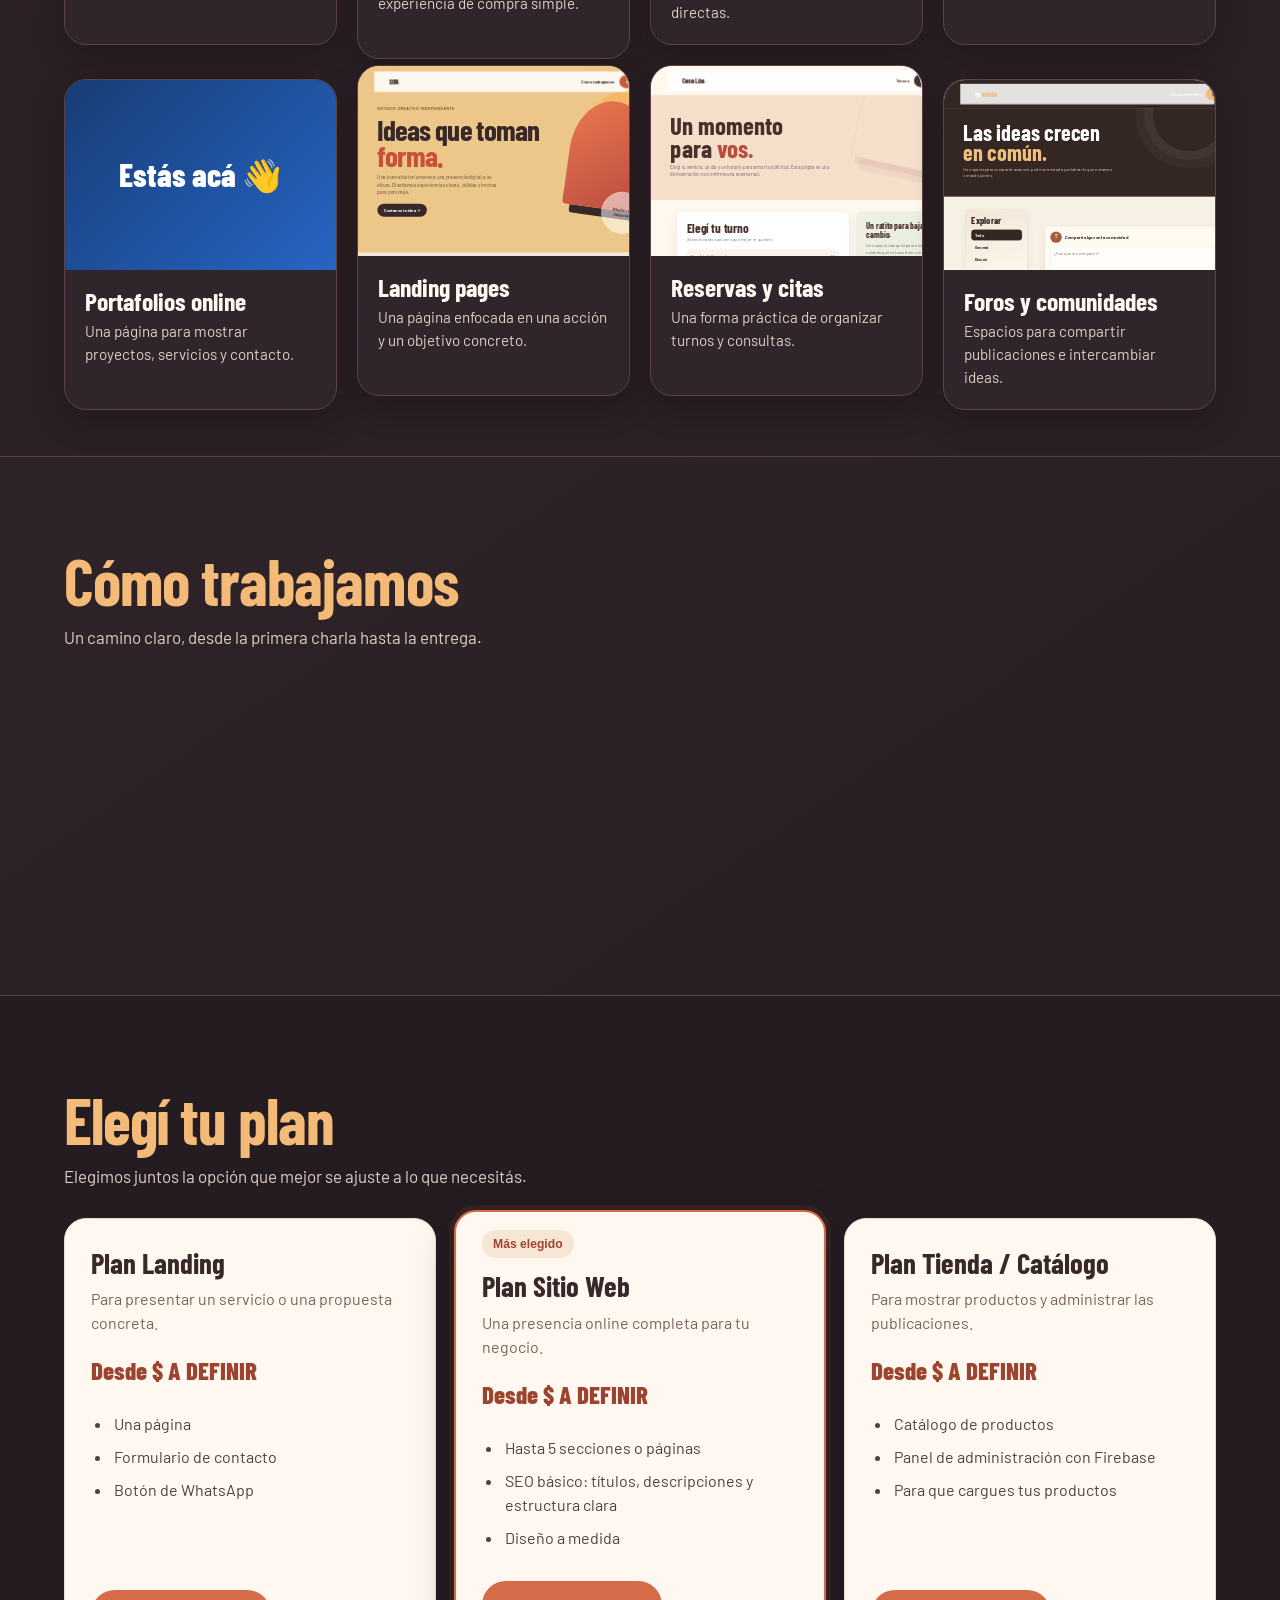
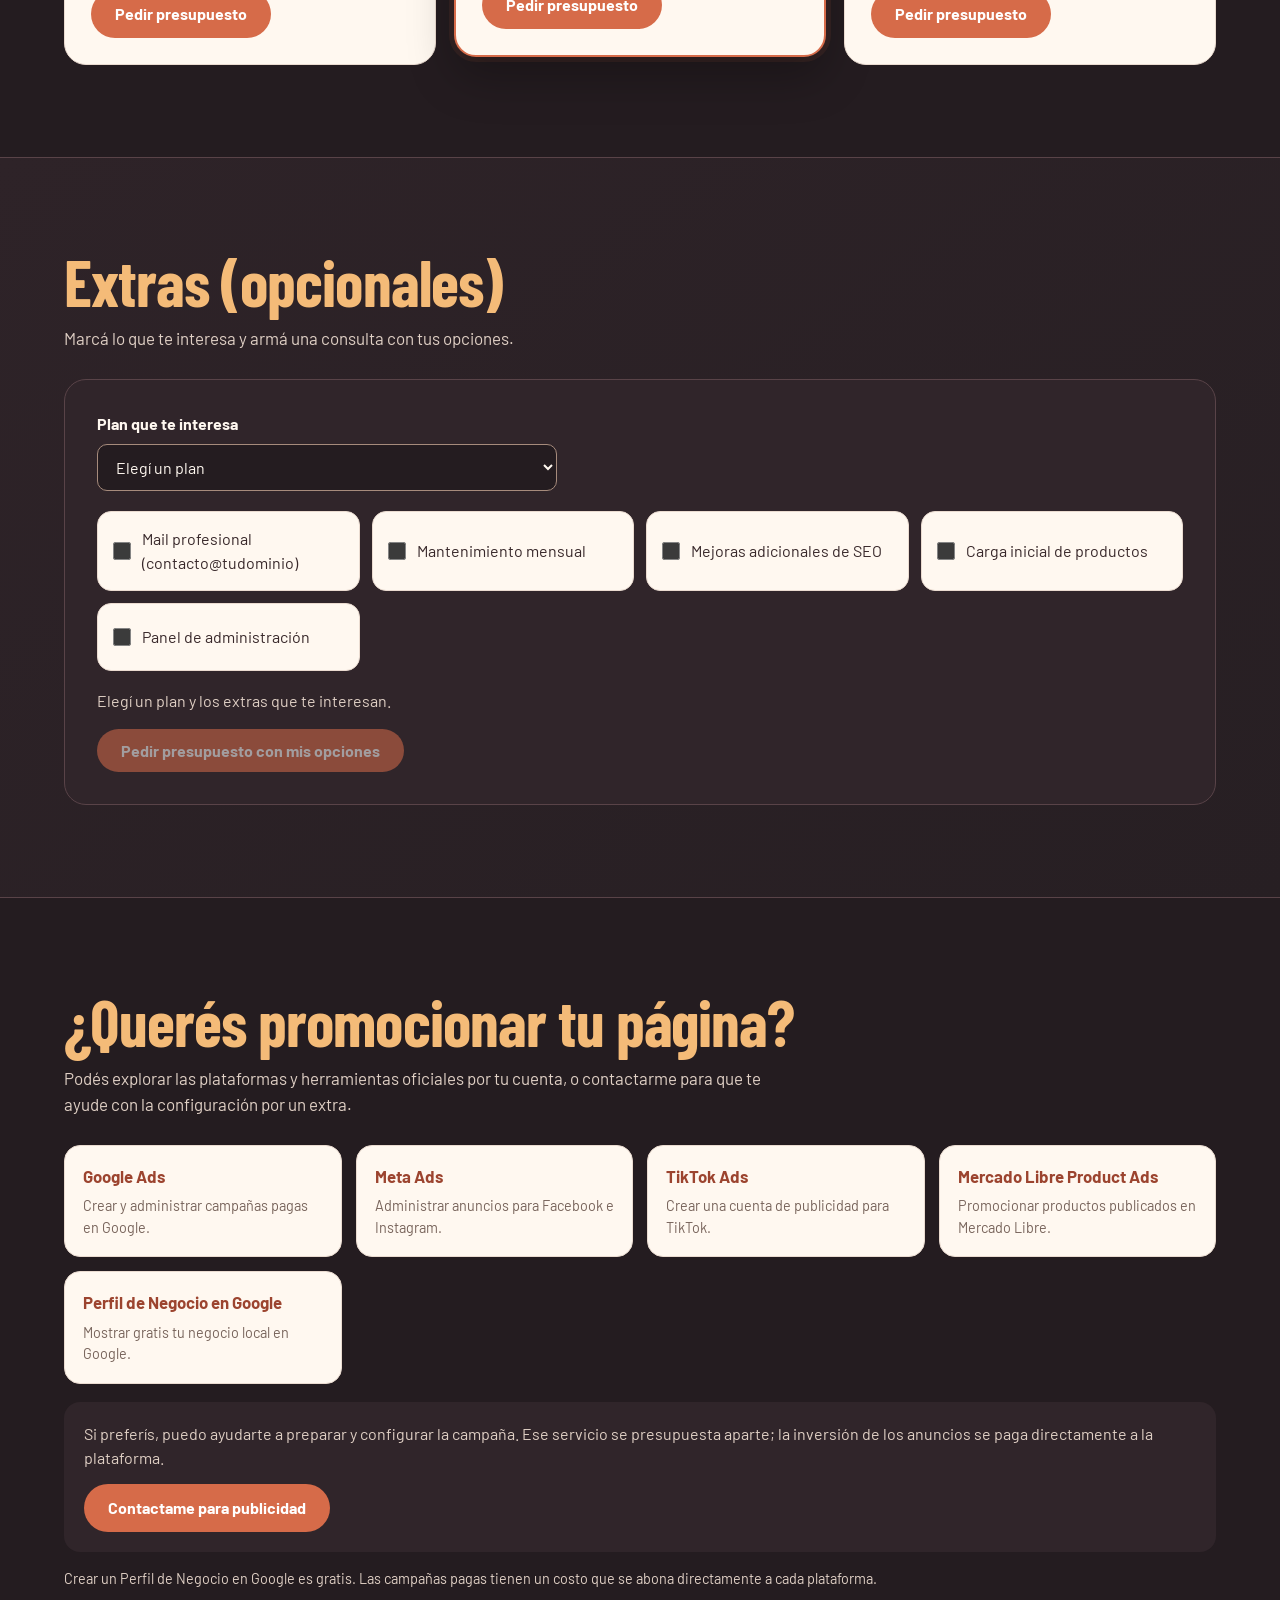
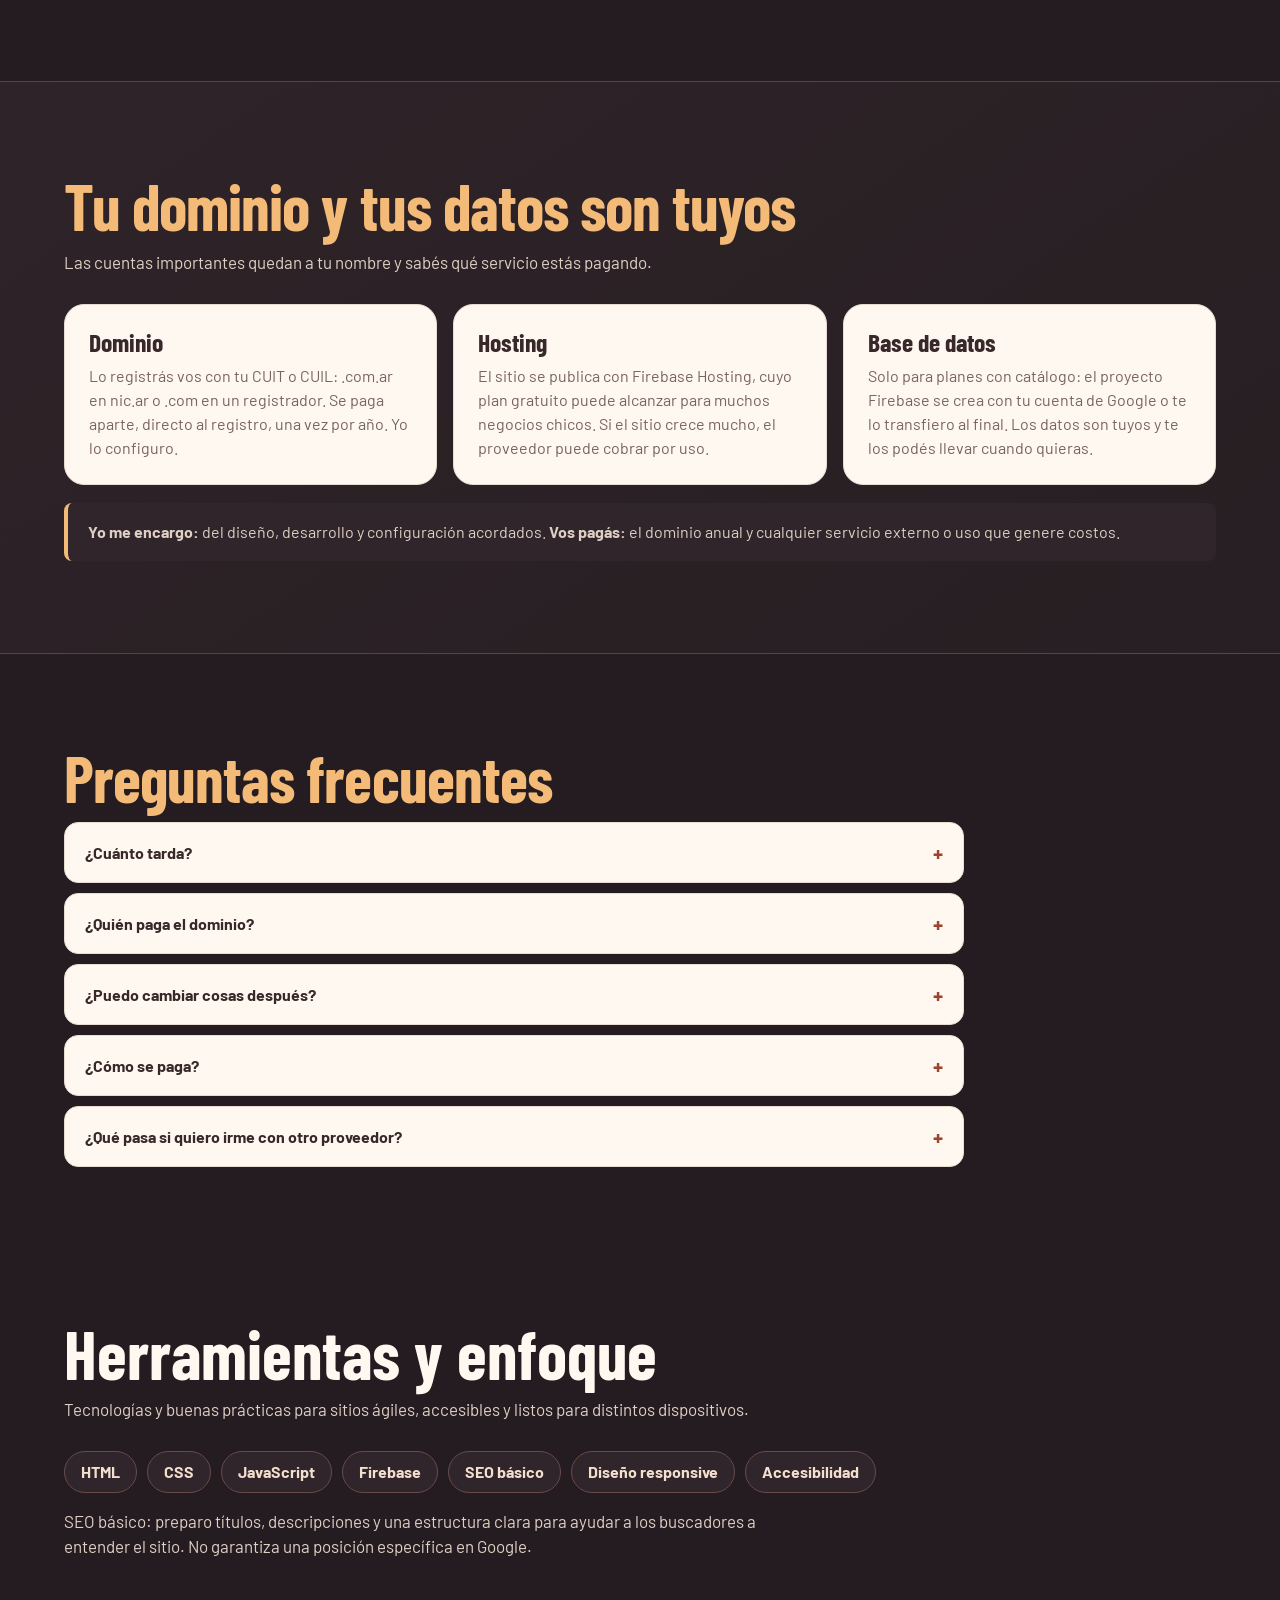
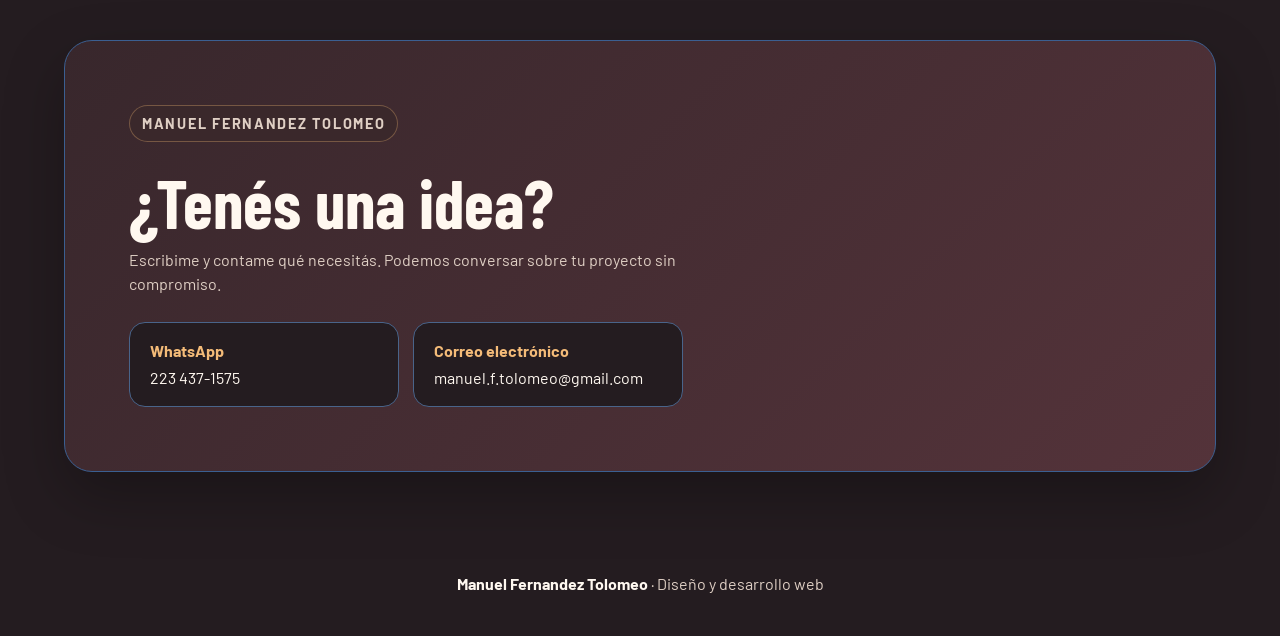
==== commit b01c41c1: "Mejora el diseño de las secciones" ====
--- a/index.html
+++ b/index.html
@@ -83,7 +83,7 @@
       top: 14%;
       right: 4%;
       border: 1px solid #f4bb7838;
-      border-top-color: var(--accent);
+      border-top: 2px solid var(--accent);
       border-radius: 50%;
       box-shadow: 0 0 0 42px #f4bb780c, 0 0 0 84px #f4bb7808;
     }
@@ -408,6 +408,67 @@
       .bar.is-hidden { transform: translateX(-50%); }
       .mq div { animation: none; }
     }
+    #ejemplos {
+      background: radial-gradient(ellipse at 8% 12%, #493137 0, transparent 38%), #2b2025;
+    }
+    #ejemplos .section-heading h2,
+    .service-section h2 {
+      letter-spacing: -.015em;
+    }
+    #ejemplos .eyebrow,
+    .service-section > h2 {
+      color: var(--accent);
+    }
+    .portfolio-filters {
+      padding: 8px;
+      border: 1px solid #594348;
+      border-radius: 18px;
+      background: #241c20;
+    }
+    .portfolio-filter[aria-pressed="true"] {
+      box-shadow: 0 6px 18px #d66b4940;
+    }
+    .portfolio-count {
+      margin: 14px 0;
+      color: var(--accent);
+      font-weight: 700;
+    }
+    .c {
+      border-color: #594348;
+      box-shadow: 0 12px 30px #120d1055;
+    }
+    .c:nth-child(3n + 2) { transform: translateY(14px); }
+    .c:nth-child(3n + 2):hover { transform: translateY(8px); }
+    .service-section {
+      position: relative;
+      padding-top: clamp(58px, 8vw, 92px);
+      padding-bottom: clamp(58px, 8vw, 92px);
+      border-top: 1px solid #594348;
+    }
+    .service-section:nth-of-type(even) {
+      background: linear-gradient(145deg, #2e2328, #271f23);
+    }
+    .service-section > h2 {
+      margin-bottom: 12px;
+      font-size: clamp(2.5rem, 5vw, 4rem);
+    }
+    .section-lead {
+      max-width: 700px;
+      margin-bottom: 28px;
+      color: var(--muted);
+      font-size: 1.06rem;
+    }
+    .plan-card.featured {
+      transform: translateY(-8px);
+      box-shadow: 0 20px 46px #0004, 0 0 0 5px #d66b491a;
+    }
+    .contact {
+      box-shadow: 0 24px 60px #0004;
+    }
+    @media (max-width: 640px) {
+      .c:nth-child(3n + 2), .plan-card.featured { transform: none; }
+      .portfolio-filters { padding: 6px; }
+    }
   </style>
 </head>
 <body>
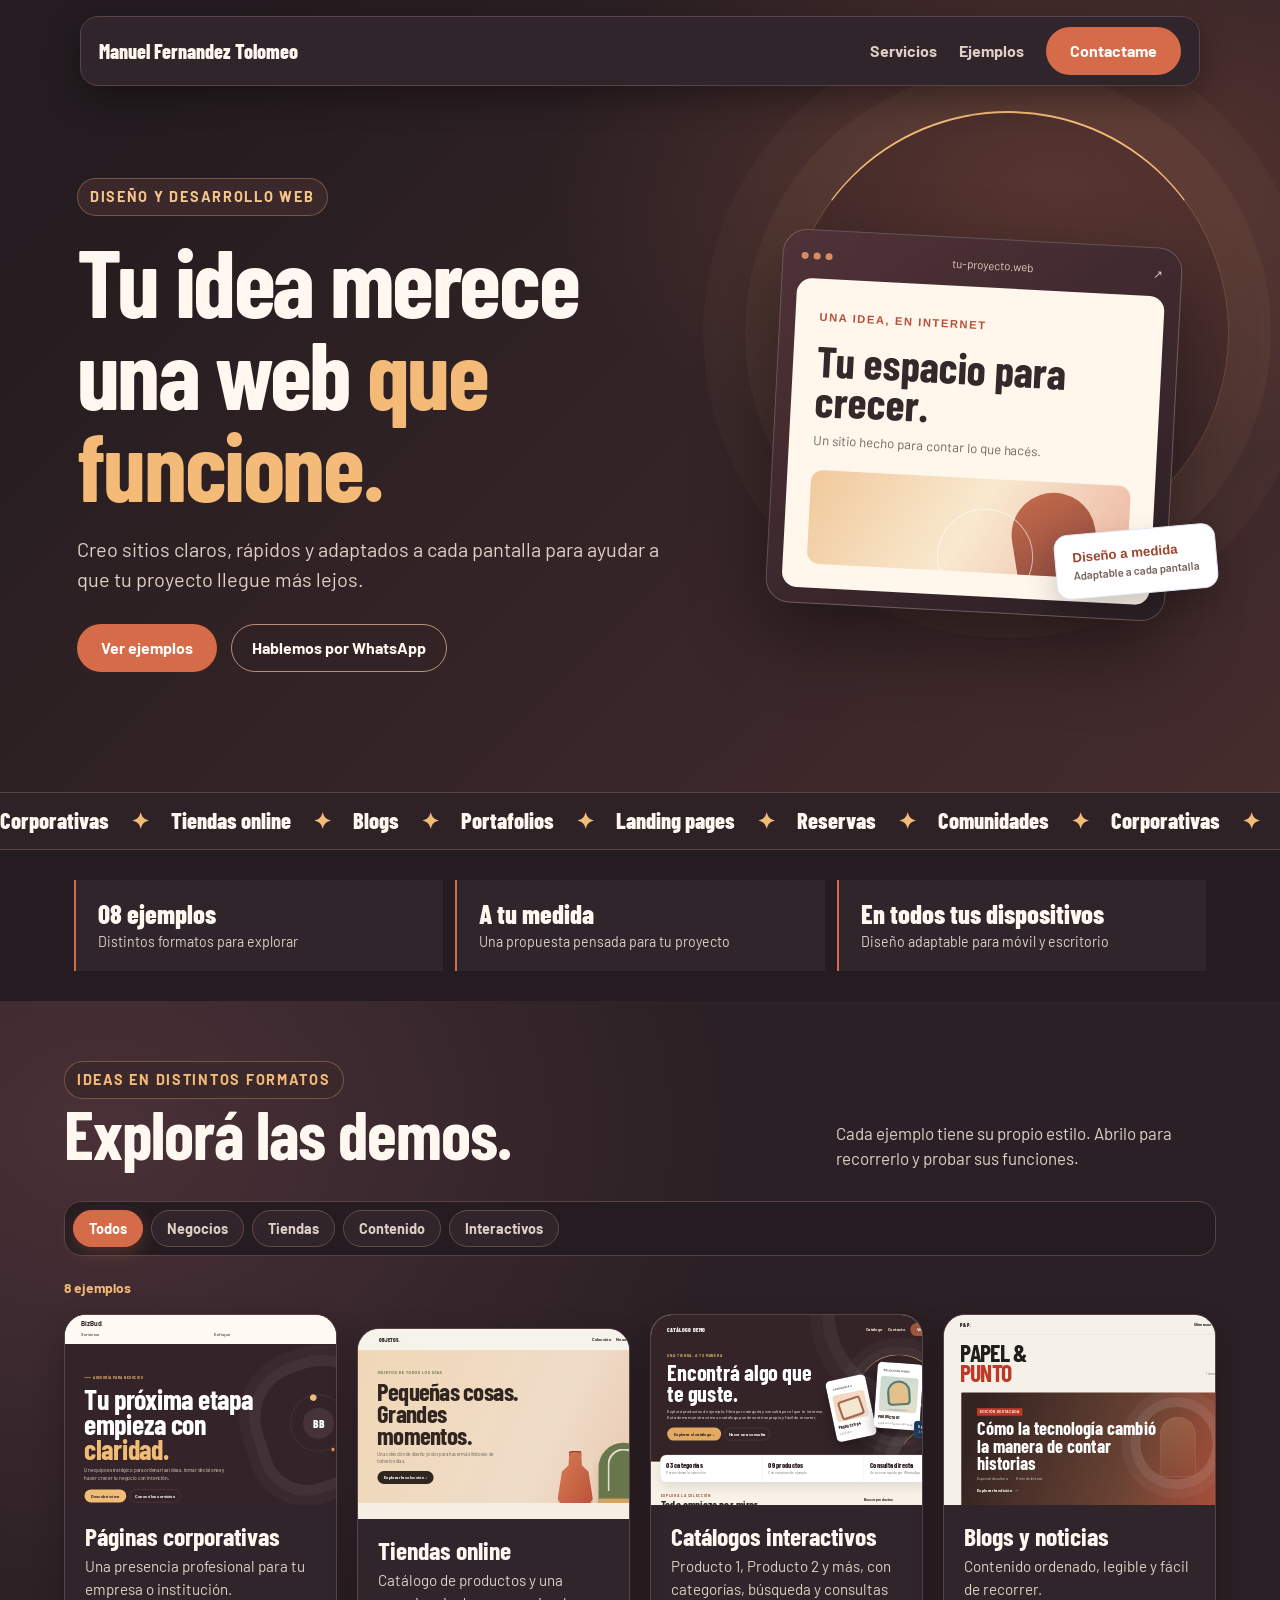
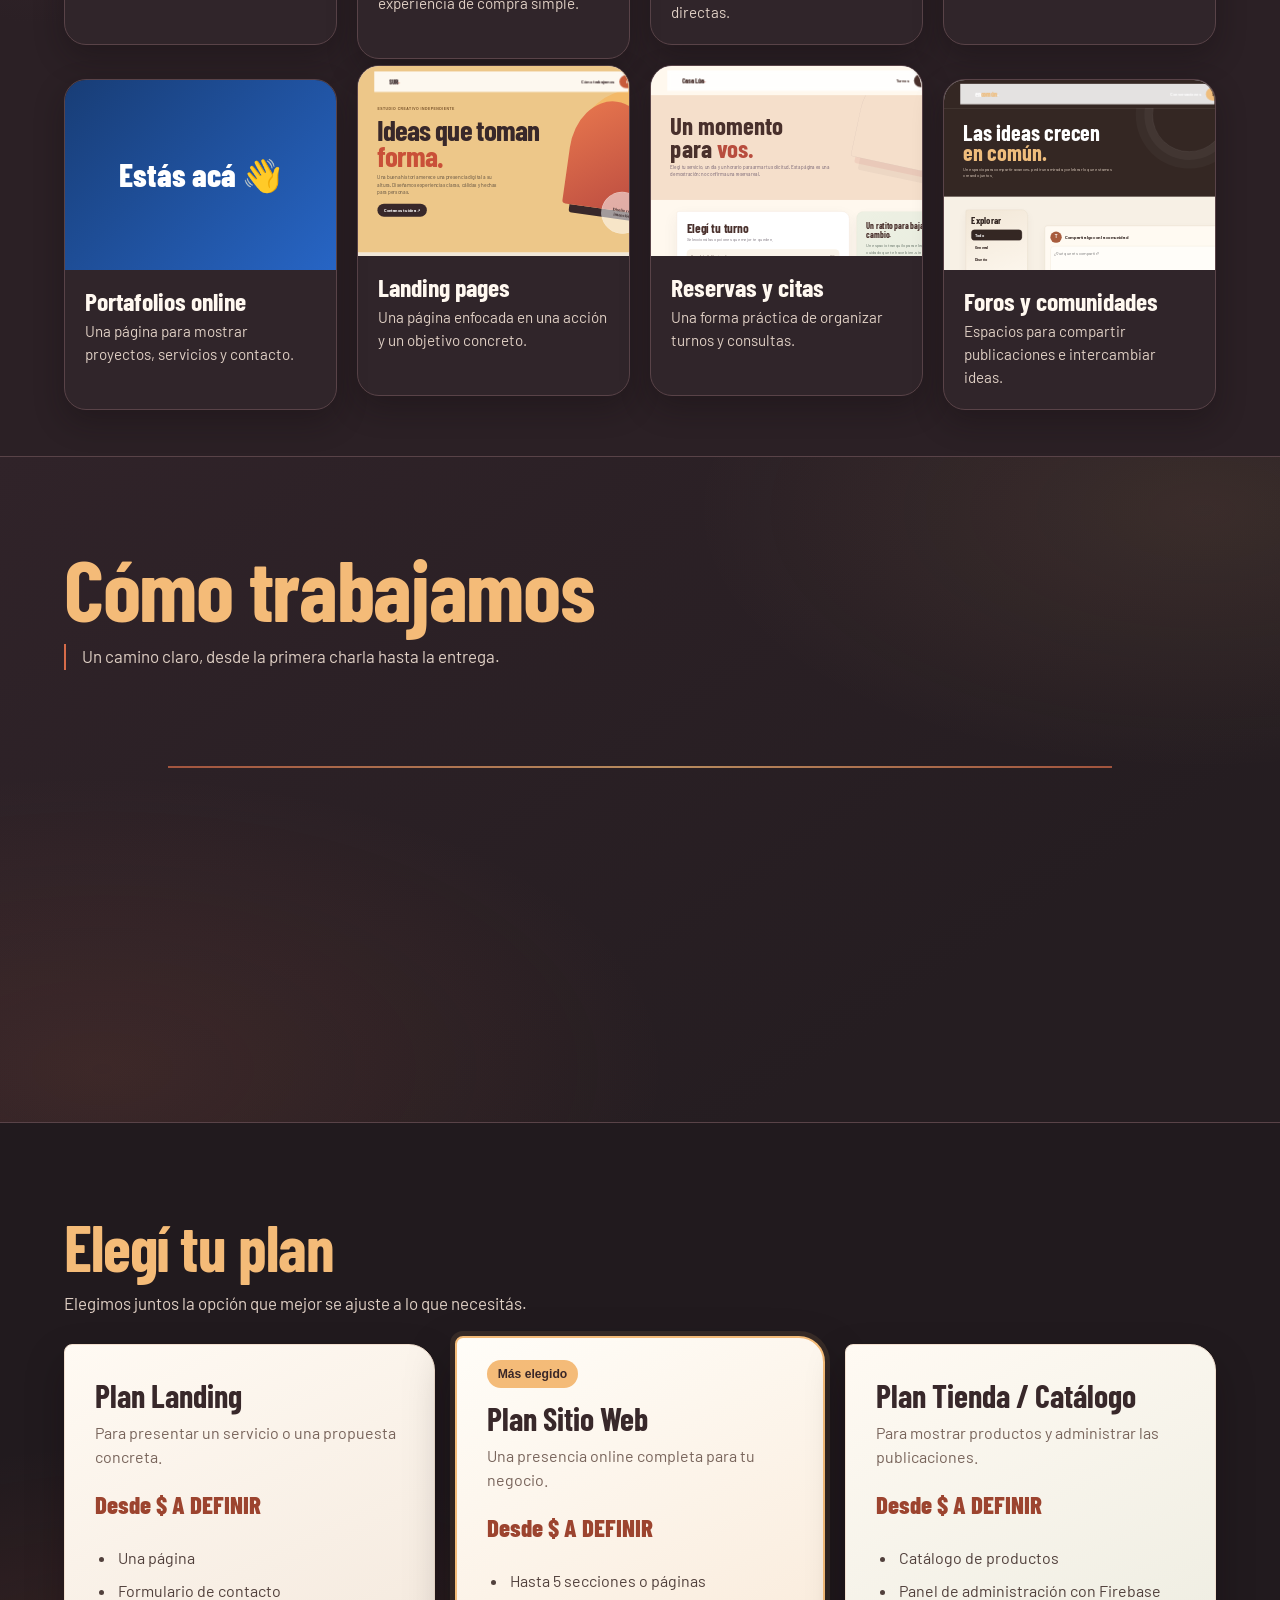
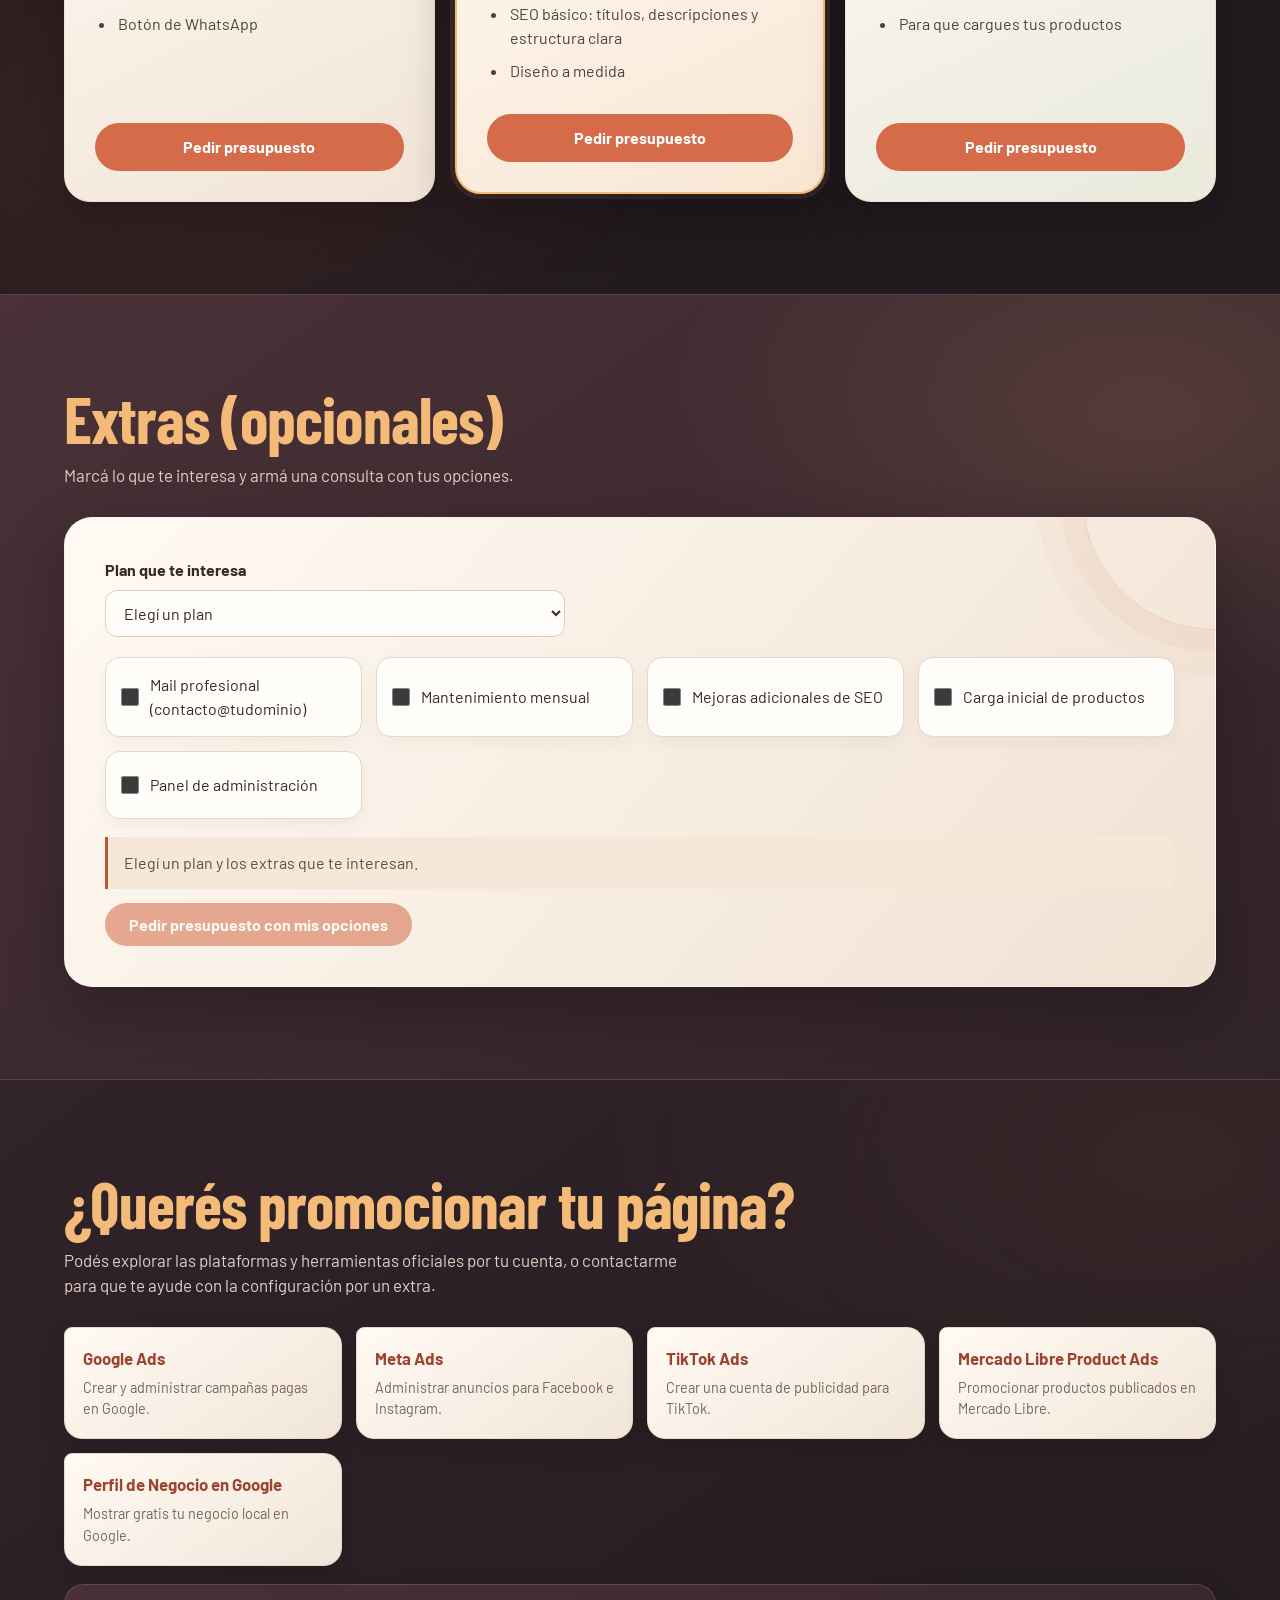
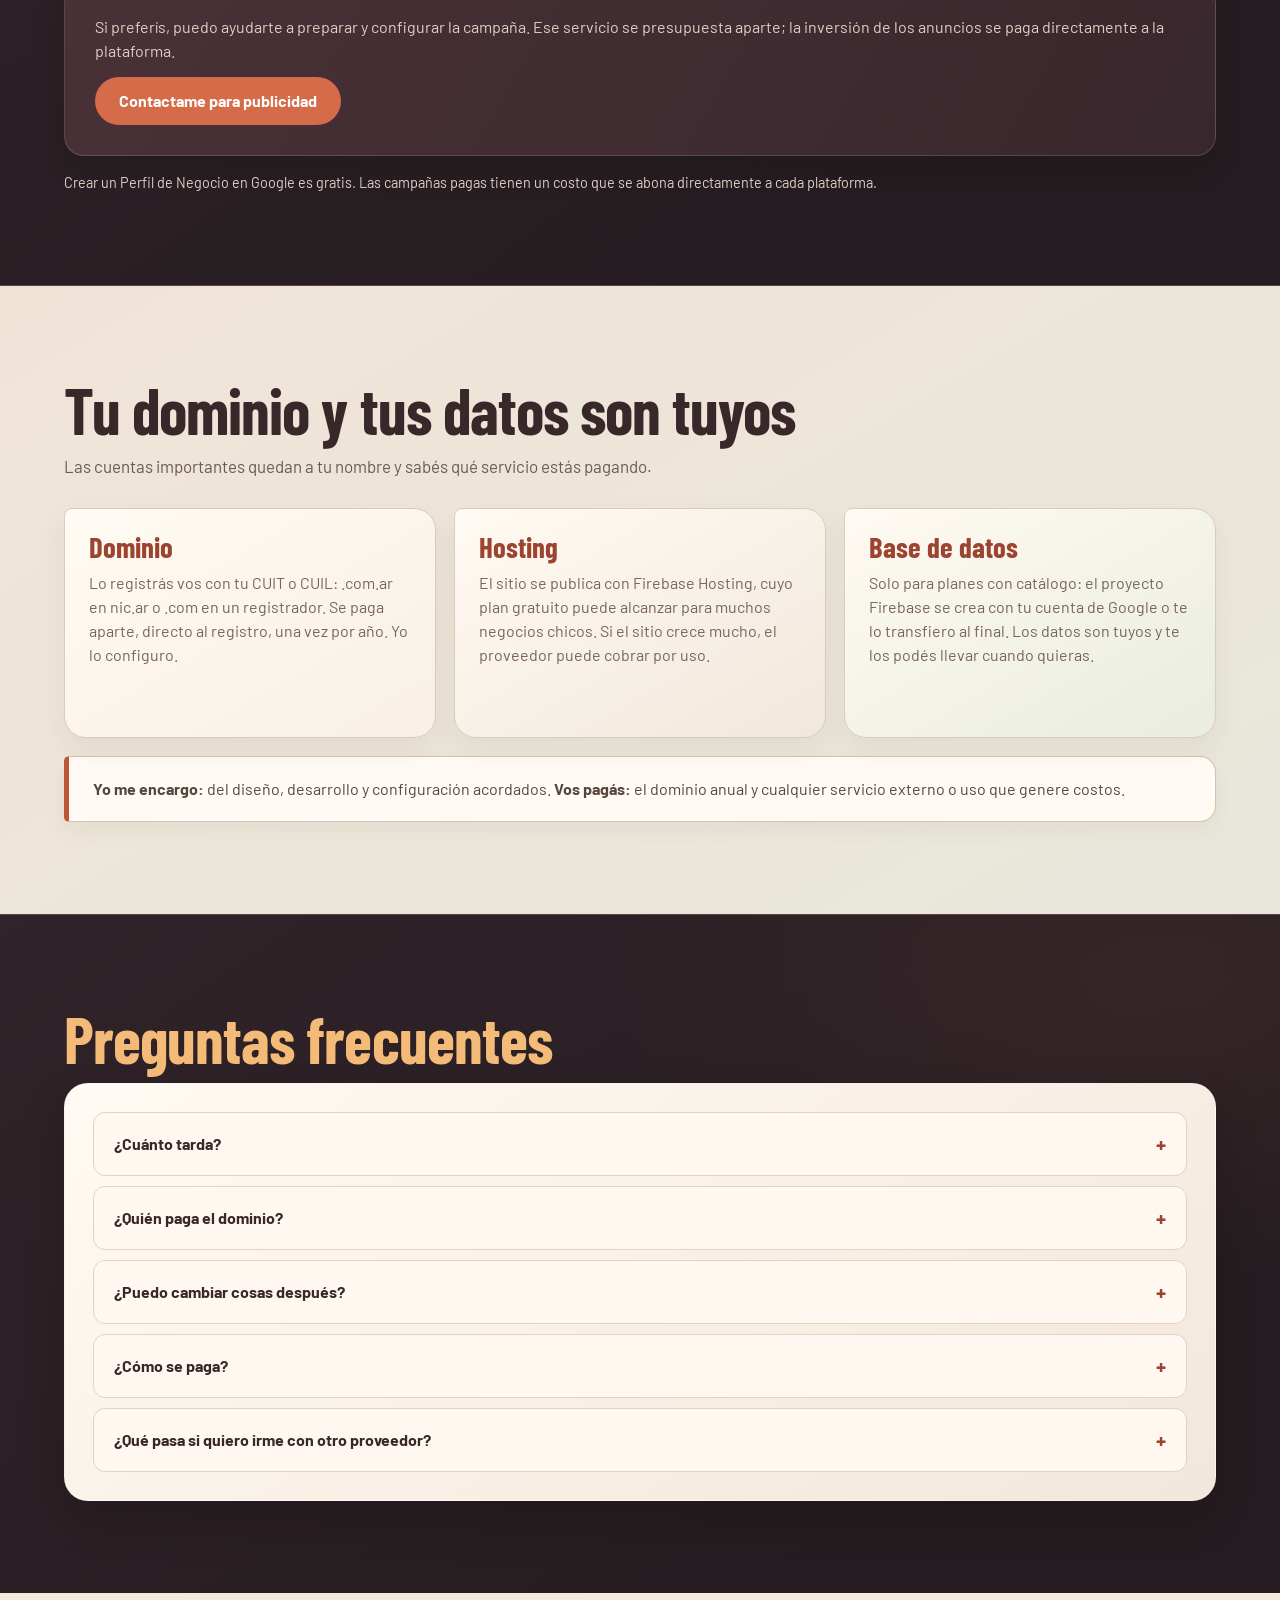
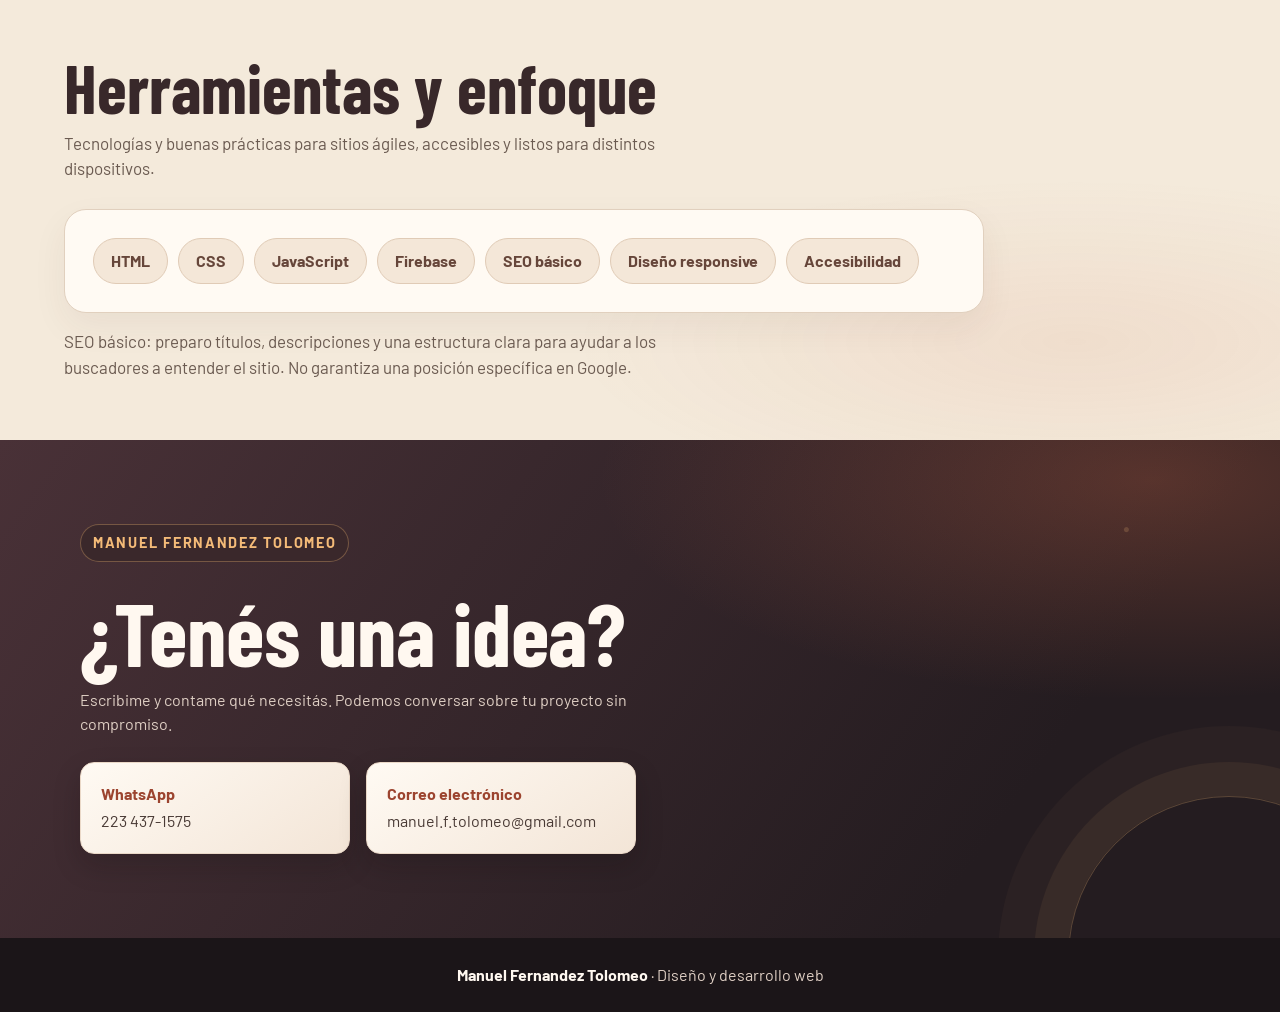
==== commit e02b9840: "Mejora el diseño de las secciones" ====
--- a/index.html
+++ b/index.html
@@ -468,6 +468,326 @@
     @media (max-width: 640px) {
       .c:nth-child(3n + 2), .plan-card.featured { transform: none; }
       .portfolio-filters { padding: 6px; }
+    }
+    #servicios,
+    #publicidad,
+    #preguntas {
+      background:
+        radial-gradient(ellipse at 92% 10%, #73433830, transparent 34%),
+        linear-gradient(145deg, #302329, #251d21 76%);
+    }
+    #servicios .section-lead,
+    #planes .section-lead,
+    #extras .section-lead,
+    #publicidad .section-lead,
+    #dominio .section-lead,
+    #herramientas .section-lead { max-width: 620px; }
+    #servicios {
+      overflow: hidden;
+      background:
+        radial-gradient(ellipse at 8% 92%, #d66b491c, transparent 34%),
+        radial-gradient(ellipse at 94% 8%, #f4bb7817, transparent 30%),
+        linear-gradient(145deg, #302329, #251d21 76%);
+    }
+    #servicios > h2 {
+      max-width: 700px;
+      font-size: clamp(3rem, 7vw, 5.4rem);
+      line-height: .9;
+    }
+    #servicios > .section-lead {
+      max-width: 520px;
+      margin: 18px 0 42px;
+      padding-left: 16px;
+      border-left: 2px solid var(--accent-strong);
+    }
+    .process-grid {
+      position: relative;
+      isolation: isolate;
+      grid-template-columns: repeat(5, minmax(0, 1fr));
+      align-items: start;
+      gap: 14px;
+      padding-top: 20px;
+    }
+    .process-grid::before {
+      content: "";
+      position: absolute;
+      z-index: -1;
+      top: 54px;
+      right: 9%;
+      left: 9%;
+      height: 2px;
+      background: linear-gradient(90deg, #d66b49, #f4bb78 52%, #d66b49);
+      opacity: .7;
+    }
+    .process-step {
+      position: relative;
+      min-width: 0;
+      min-height: 260px;
+      padding: 20px;
+      overflow: hidden;
+      border: 1px solid #ead8c54d;
+      border-radius: 7px 22px 22px;
+      background: linear-gradient(155deg, #fffaf3, #f3e7d8);
+      box-shadow: 0 18px 38px #100a0c35;
+    }
+    .process-step:nth-child(even) {
+      margin-top: 38px;
+      background: linear-gradient(155deg, #fffaf3, #edddd0);
+    }
+    .process-step::after {
+      content: "";
+      position: absolute;
+      width: 120px;
+      height: 120px;
+      right: -52px;
+      bottom: -58px;
+      border: 1px solid #bd563930;
+      border-radius: 50%;
+      box-shadow: 0 0 0 14px #bd56390a, 0 0 0 28px #bd563907;
+      transition: transform .35s ease, border-color .35s ease;
+    }
+    .process-step:hover::after { transform: scale(1.16) rotate(18deg); border-color: #bd563975; }
+    .process-step b {
+      position: relative;
+      z-index: 1;
+      width: 54px;
+      height: 54px;
+      margin: 0 0 30px;
+      display: grid;
+      place-items: center;
+      border: 5px solid #fffaf3;
+      border-radius: 18px;
+      background: #f3dfc9;
+      color: #a64e37;
+      font-size: 1.65rem;
+      box-shadow: 0 0 0 1px #d8b69b, 0 8px 18px #49302c1a;
+      transition: transform .25s ease, border-radius .25s ease;
+    }
+    .process-step:hover b { transform: rotate(-7deg) scale(1.06); border-radius: 50%; }
+    .process-step h3 { position: relative; z-index: 1; margin-bottom: 10px; color: #38282a; font-size: 1.55rem; }
+    .process-step p { position: relative; z-index: 1; color: #6d5b52; }
+    #planes {
+      background:
+        radial-gradient(ellipse at 12% 80%, #a34a3830, transparent 34%),
+        #211a1e;
+    }
+    .plan-grid { gap: 20px; }
+    .plan-card {
+      min-height: 420px;
+      padding: 30px;
+      border: 1px solid #f1dfcf;
+      border-radius: 8px 26px 26px;
+      background: linear-gradient(155deg, #fffaf3, #f1e4d7);
+      box-shadow: 0 18px 38px #0e090b44;
+    }
+    .plan-card:nth-child(3) { background: linear-gradient(155deg, #fffaf3, #e9e9dc); }
+    .plan-card.featured {
+      border: 2px solid var(--accent);
+      background: linear-gradient(155deg, #fffdf8, #f8e6d3);
+      box-shadow: 0 24px 48px #0e090b5c, 0 0 0 5px #f4bb781c;
+    }
+    .plan-card h3 { font-size: 2rem; }
+    .plan-badge { background: #f4bb78; color: #3a2728; }
+    .plan-card .plan-link { align-self: stretch; text-align: center; }
+    #extras {
+      background:
+        radial-gradient(ellipse at 90% 15%, #d89c6828, transparent 30%),
+        linear-gradient(145deg, #493137, #302329);
+    }
+    .extras-panel {
+      position: relative;
+      overflow: hidden;
+      padding: clamp(22px, 4vw, 40px);
+      border: 1px solid #ffffff37;
+      border-radius: 28px;
+      background: linear-gradient(130deg, #fffaf3, #f0e2d3);
+      color: #38282a;
+      box-shadow: 0 24px 55px #100a0c4d;
+    }
+    .extras-panel::after {
+      content: "";
+      position: absolute;
+      width: 260px;
+      height: 260px;
+      right: -130px;
+      top: -150px;
+      border: 1px solid #c15d3c2b;
+      border-radius: 50%;
+      box-shadow: 0 0 0 22px #c15d3c0d, 0 0 0 46px #c15d3c08;
+      pointer-events: none;
+    }
+    .extras-plan { position: relative; z-index: 1; }
+    .extras-plan select {
+      border-color: #dfcdb9;
+      border-radius: 12px;
+      background: #fffdf9;
+      color: #38282a;
+    }
+    .extras-grid { position: relative; z-index: 1; gap: 14px; }
+    .extra-option {
+      border-color: #e6d7c6;
+      border-radius: 15px;
+      background: #fffdf9;
+      box-shadow: 0 6px 16px #49302c0c;
+    }
+    .extras-summary {
+      position: relative;
+      z-index: 1;
+      padding: 14px 16px;
+      border-left: 3px solid #bd5639;
+      border-radius: 0 12px 12px 0;
+      background: #f5e8d9;
+      color: #5e4d45;
+    }
+    .extras-submit { position: relative; z-index: 1; }
+    #publicidad .ads-link {
+      border-color: #ead9c8;
+      border-radius: 8px 18px 18px;
+      background: linear-gradient(145deg, #fffaf3, #f1e5d9);
+      box-shadow: 0 10px 24px #100a0c24;
+    }
+    .ads-support {
+      padding: clamp(20px, 3vw, 30px);
+      border: 1px solid #ffffff25;
+      border-radius: 20px;
+      background: linear-gradient(120deg, #493137, #38272c);
+      box-shadow: 0 14px 30px #100a0c30;
+    }
+    #dominio {
+      background: linear-gradient(150deg, #f0e4d7, #e8e7db);
+      color: #38282a;
+    }
+    #dominio > h2,
+    #herramientas > h2 { color: #38282a; }
+    #dominio > .section-lead,
+    #herramientas > .section-lead { color: #6b5b51; }
+    .ownership-grid { gap: 18px; }
+    .ownership-card {
+      min-height: 230px;
+      border: 1px solid #ddcbb9;
+      border-radius: 8px 22px 22px;
+      background: linear-gradient(150deg, #fffaf3, #f8f0e6);
+      box-shadow: 0 12px 28px #49302c10;
+    }
+    .ownership-card:nth-child(2) { background: linear-gradient(150deg, #fffaf3, #f1e8dc); }
+    .ownership-card:nth-child(3) { background: linear-gradient(150deg, #fffaf3, #e9ecdf); }
+    .ownership-card h3 { color: #9c442f; font-size: 1.8rem; }
+    .payment-note {
+      padding: 20px 24px;
+      border: 1px solid #d5c1ad;
+      border-left: 5px solid #bd5639;
+      border-radius: 5px 16px 16px 5px;
+      background: #fffaf3;
+      color: #55453f;
+      box-shadow: 0 8px 22px #49302c0c;
+    }
+    #preguntas .faq-list {
+      max-width: none;
+      padding: clamp(18px, 3vw, 28px);
+      border: 1px solid #ffffff26;
+      border-radius: 24px;
+      background: linear-gradient(145deg, #fffaf3, #f2e7db);
+      box-shadow: 0 20px 42px #100a0c38;
+    }
+    .faq-item { border-color: #e3d2c1; border-radius: 12px; }
+    .faq-question { min-height: 62px; }
+    #herramientas {
+      background:
+        radial-gradient(ellipse at 84% 78%, #c15d3c17, transparent 33%),
+        #f4eadb;
+      color: #38282a;
+    }
+    .sk {
+      max-width: 920px;
+      padding: clamp(18px, 3vw, 28px);
+      border: 1px solid #e1d0be;
+      border-radius: 22px;
+      background: #fffaf3;
+      box-shadow: 0 14px 34px #49302c10;
+    }
+    .sk span {
+      padding: 10px 17px;
+      border-color: #e0cbb6;
+      background: #f4e7d8;
+      color: #66463a;
+    }
+    .contact {
+      position: relative;
+      overflow: hidden;
+      margin: 0;
+      padding: clamp(34px, 7vw, 84px) max(6%, calc((100% - 1120px) / 2));
+      border: 0;
+      border-radius: 0;
+      background:
+        radial-gradient(circle at 88% 18%, #f4bb7830 0 2px, transparent 3px),
+        radial-gradient(ellipse at 90% 8%, #d66b4948, transparent 34%),
+        linear-gradient(125deg, #493137, #241c20 78%);
+      box-shadow: none;
+    }
+    .contact::after {
+      content: "";
+      position: absolute;
+      width: 320px;
+      height: 320px;
+      right: -110px;
+      bottom: -180px;
+      border: 1px solid #f4bb7844;
+      border-radius: 50%;
+      box-shadow: 0 0 0 34px #f4bb7810, 0 0 0 70px #f4bb7808;
+      pointer-events: none;
+    }
+    .contact .eyebrow { color: var(--accent); }
+    .contact h2 { position: relative; z-index: 1; font-size: clamp(3rem, 7vw, 5.5rem); }
+    .contact > p { position: relative; z-index: 1; }
+    .contact-options { position: relative; z-index: 1; gap: 16px; }
+    .contact-link {
+      min-height: 92px;
+      justify-content: center;
+      border: 1px solid #ead8c7;
+      border-radius: 14px;
+      background: linear-gradient(145deg, #fffaf3, #f3e5d7);
+      box-shadow: 0 12px 28px #100a0c30;
+      transition: transform .2s, border-color .2s, box-shadow .2s;
+    }
+    .contact-link:hover {
+      transform: translateY(-4px);
+      border-color: var(--accent);
+      box-shadow: 0 18px 34px #100a0c40;
+    }
+    .contact-link strong { color: #9c442f; }
+    .contact-link span { color: #493a35; }
+    footer { padding: 25px 5%; background: #1b1518; }
+    @media (max-width: 760px) {
+      .process-grid { grid-template-columns: repeat(2, minmax(0, 1fr)); }
+      .process-grid::before { display: none; }
+      .process-step:nth-child(even) { margin-top: 22px; }
+      .plan-card { min-height: 380px; }
+      .plan-card.featured { transform: none; }
+      .ownership-card { min-height: unset; }
+    }
+    @media (max-width: 640px) {
+      #servicios > .section-lead { margin-bottom: 28px; }
+      .process-grid { grid-template-columns: 1fr; gap: 12px; padding: 0 0 0 16px; }
+      .process-grid::before {
+        display: block;
+        top: 28px;
+        bottom: 28px;
+        left: 41px;
+        width: 2px;
+        height: auto;
+        background: linear-gradient(180deg, #d66b49, #f4bb78 52%, #d66b49);
+      }
+      .process-step,
+      .process-step:nth-child(even) {
+        min-height: 0;
+        margin: 0;
+        padding: 18px;
+      }
+      .process-step b { margin-bottom: 18px; }
+      .plan-card { min-height: unset; padding: 24px; }
+      #preguntas .faq-list { padding: 14px; }
+      .contact { padding: 52px 6%; }
+      .contact-link { min-width: 100%; }
     }
   </style>
 </head>
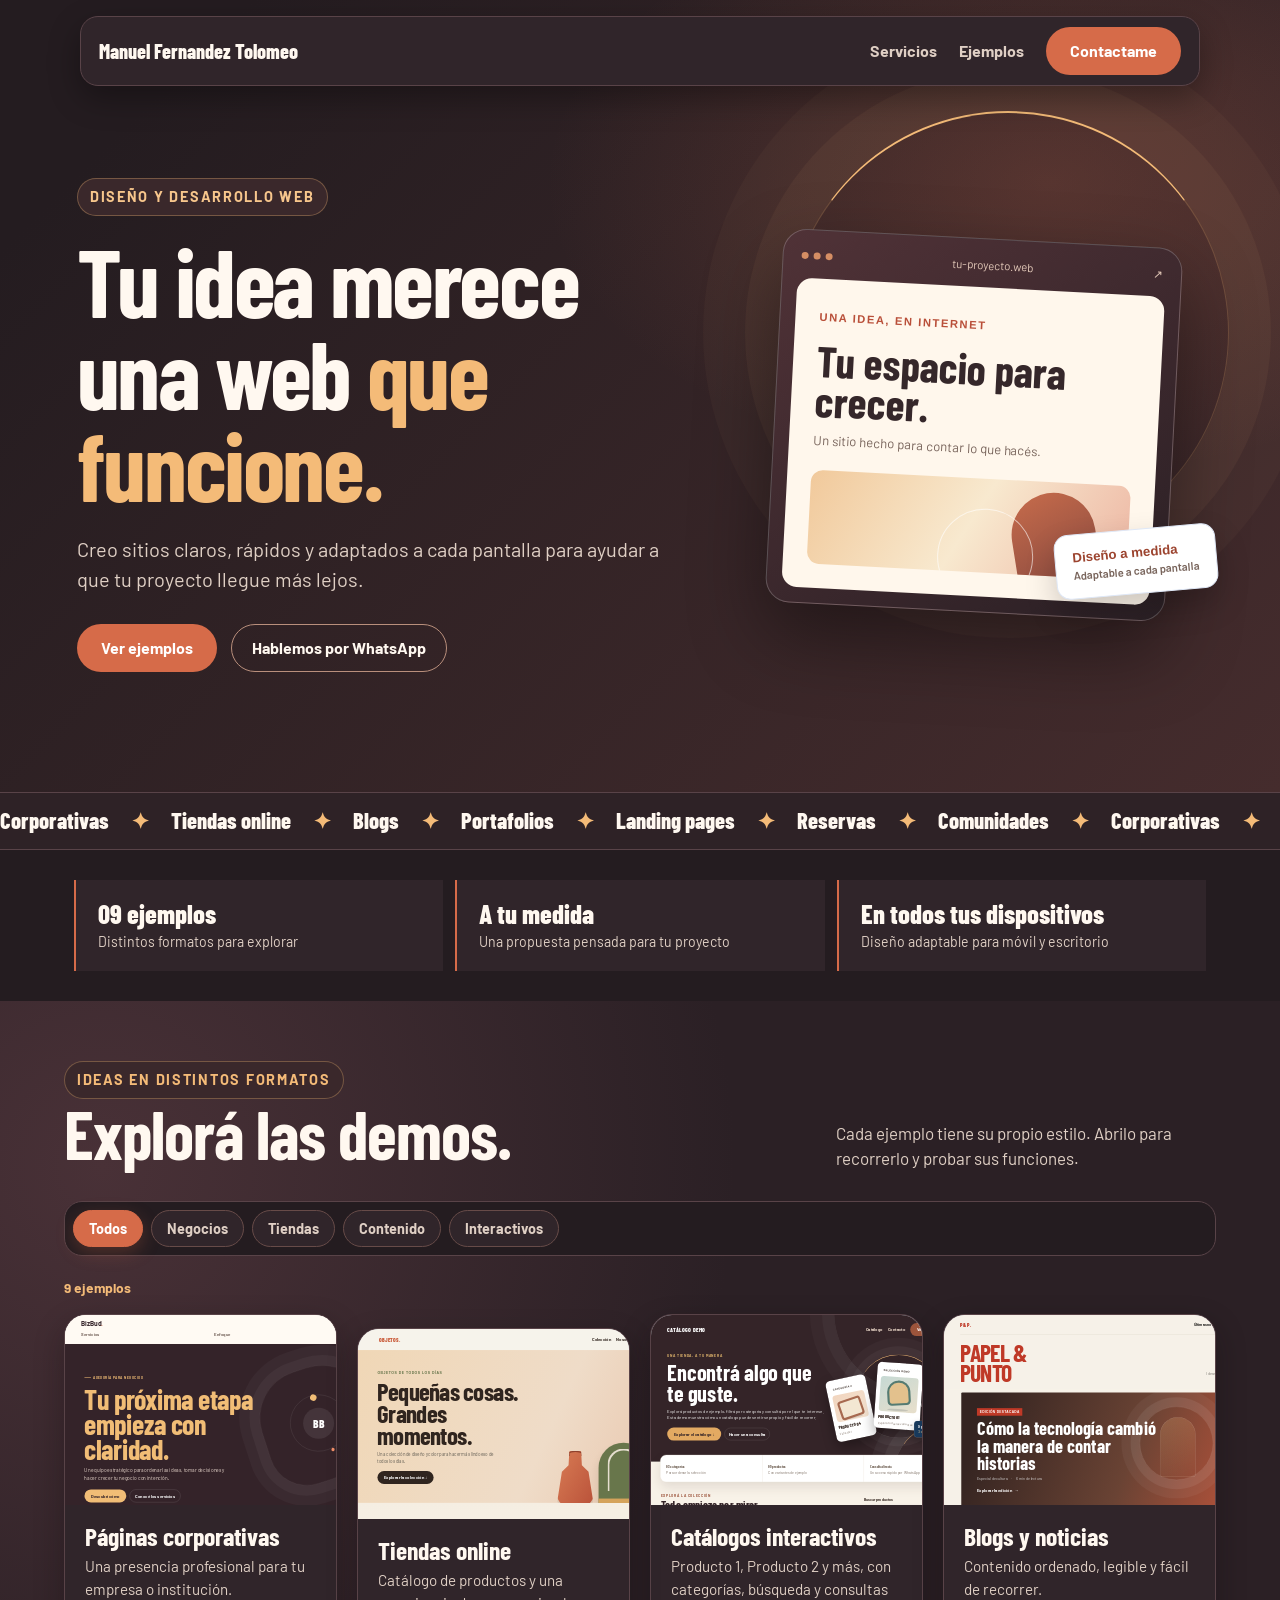
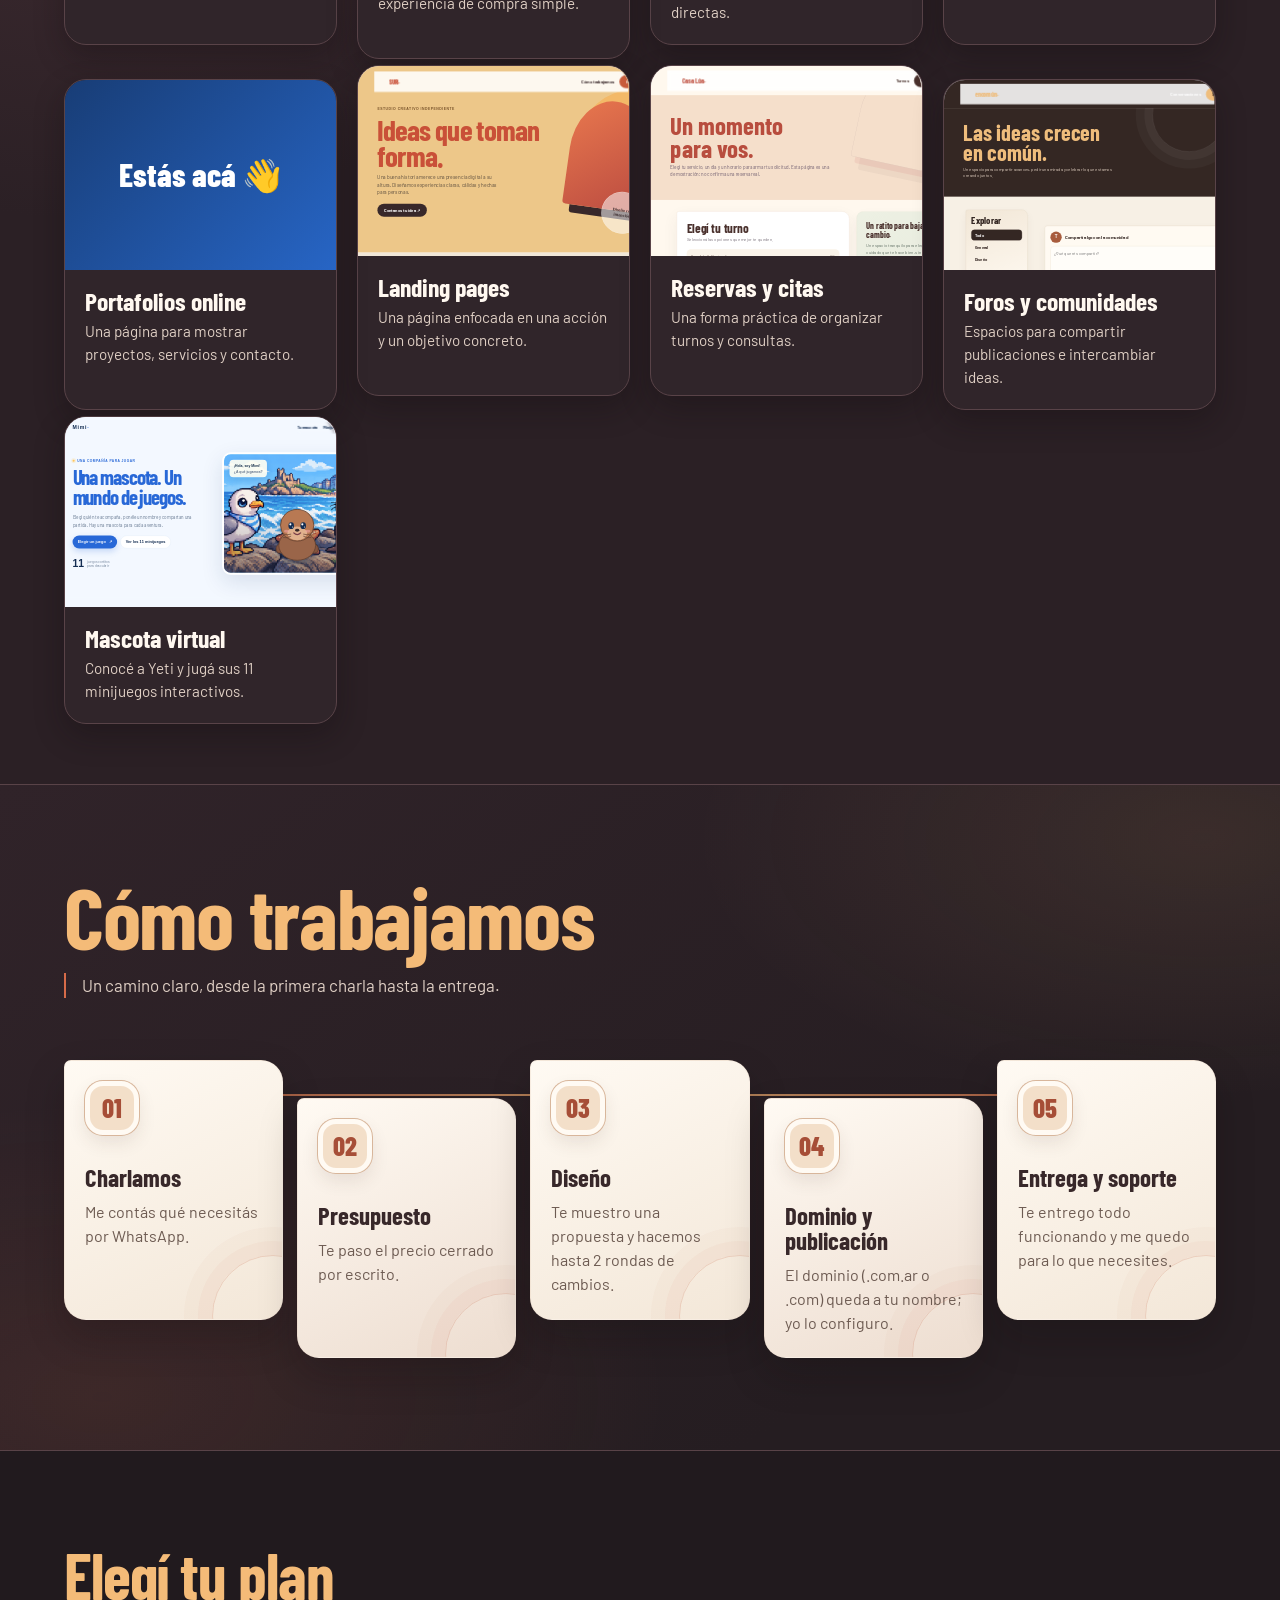
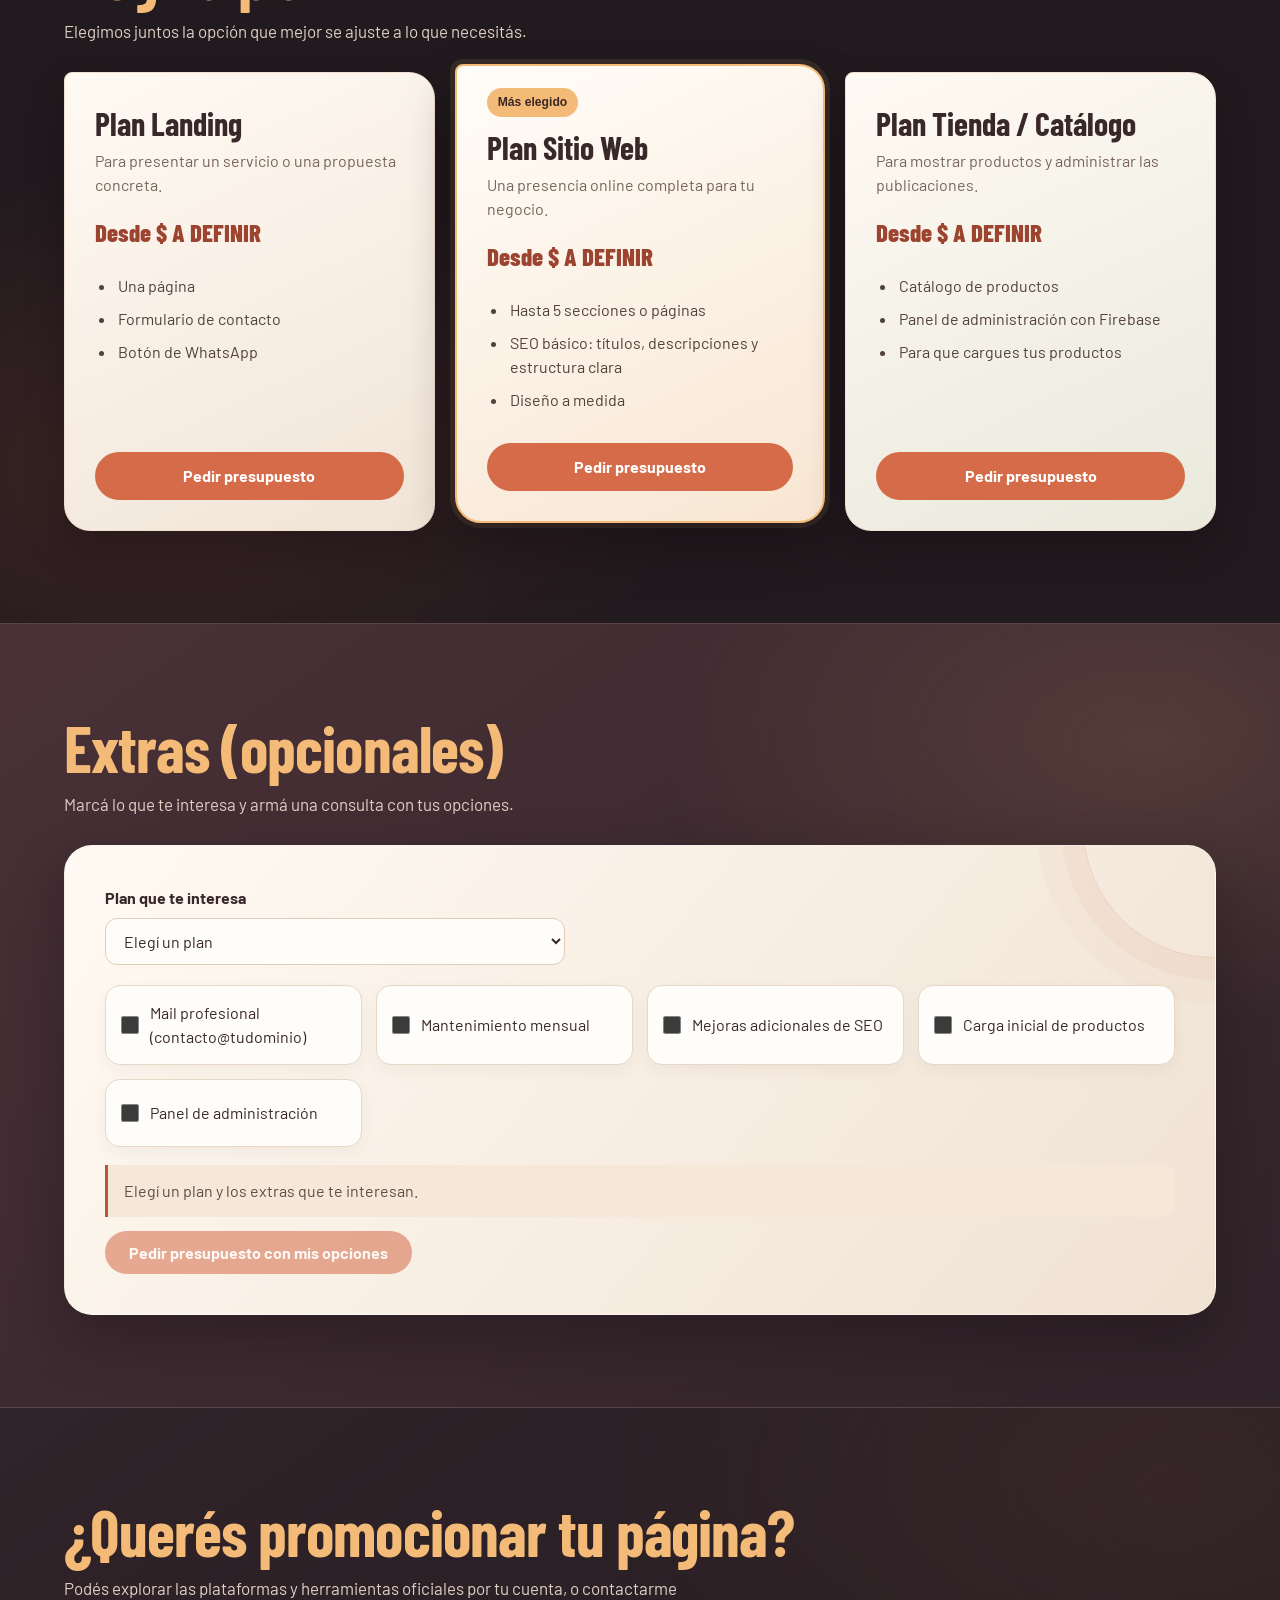
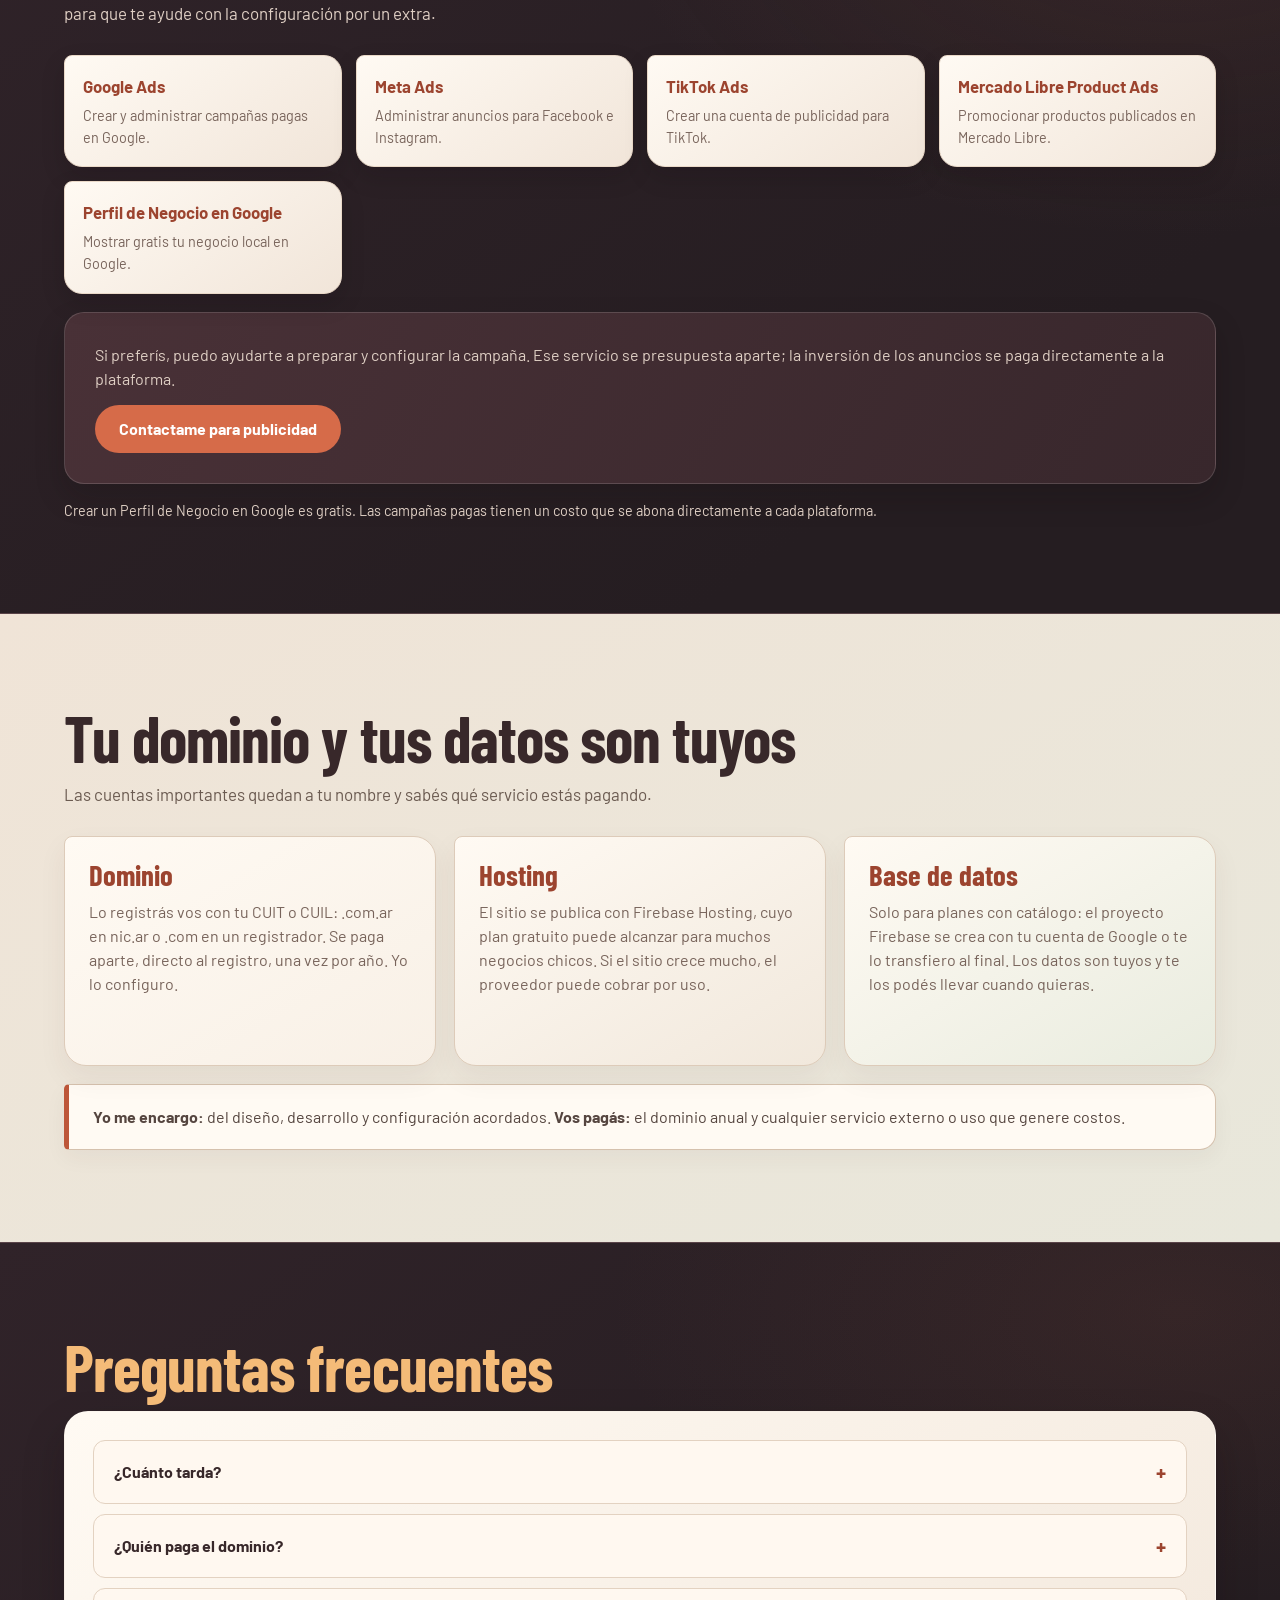
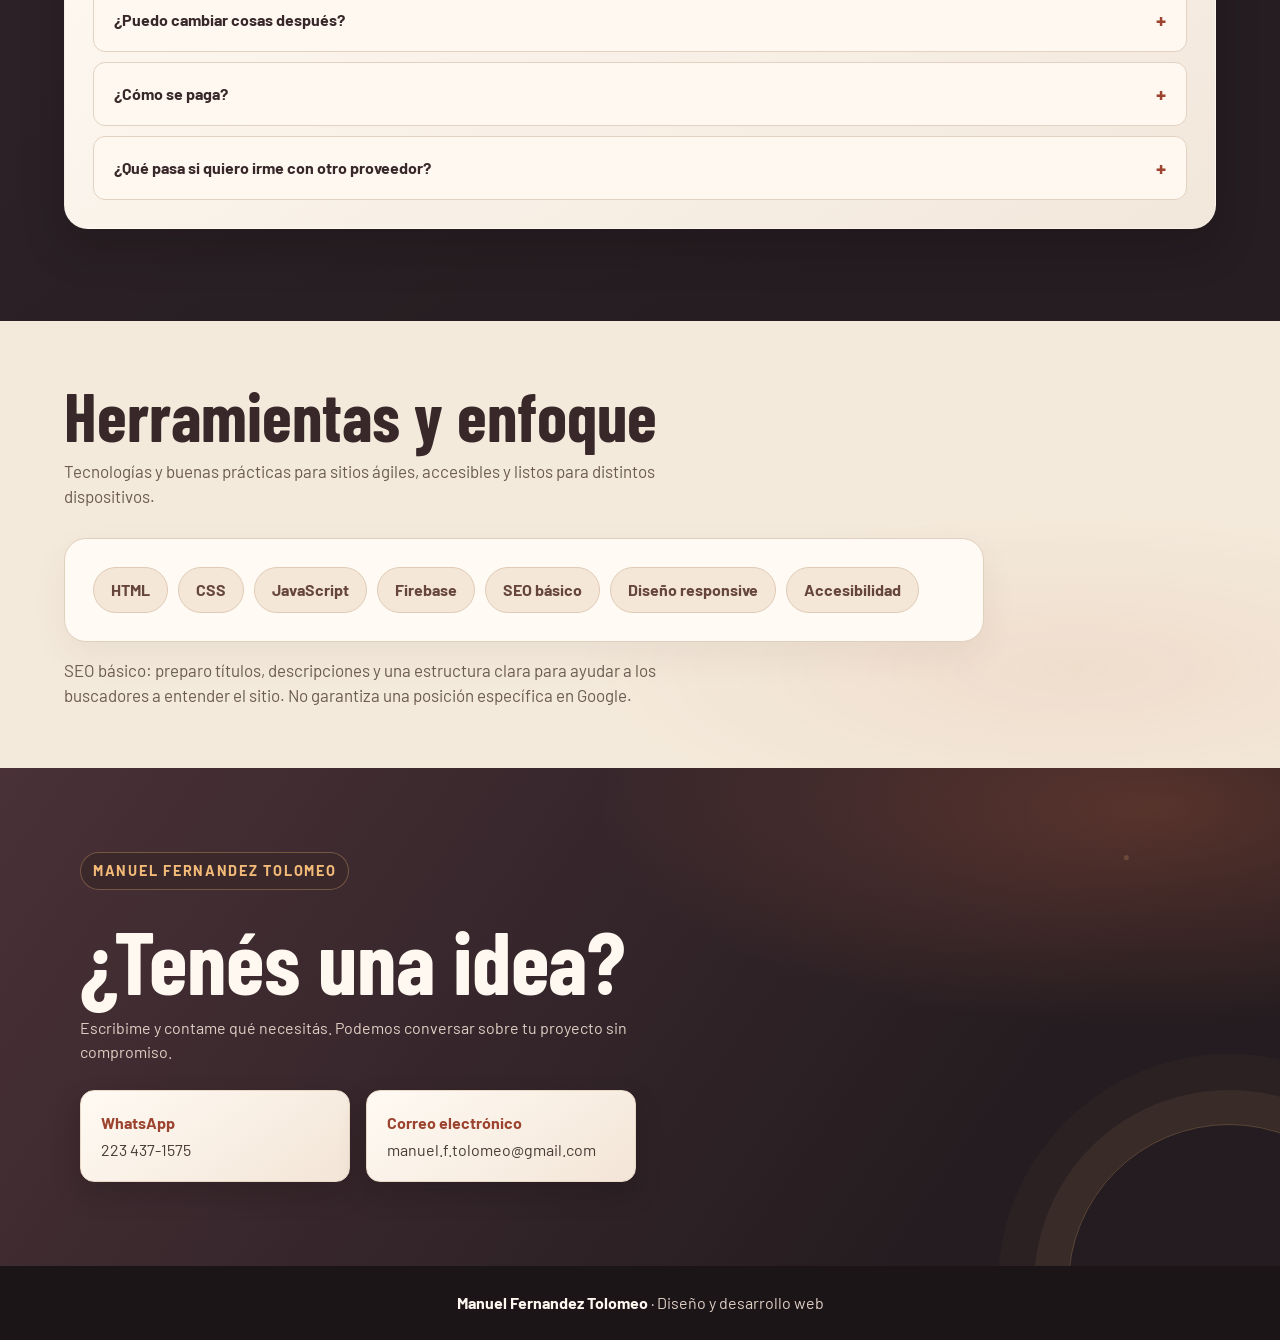
==== commit 671c9035: "Actualiza la mascota virtual y sus minijuegos" ====
--- a/index.html
+++ b/index.html
@@ -828,7 +828,7 @@
 
     <div class="mq" aria-hidden="true"><div id="marquee"></div></div>
     <div class="portfolio-facts" aria-label="Sobre este portafolio">
-      <div class="portfolio-fact"><strong>08 ejemplos</strong><span>Distintos formatos para explorar</span></div>
+      <div class="portfolio-fact"><strong>09 ejemplos</strong><span>Distintos formatos para explorar</span></div>
       <div class="portfolio-fact"><strong>A tu medida</strong><span>Una propuesta pensada para tu proyecto</span></div>
       <div class="portfolio-fact"><strong>En todos tus dispositivos</strong><span>Diseño adaptable para móvil y escritorio</span></div>
     </div>
@@ -845,7 +845,7 @@
         <button class="portfolio-filter" type="button" data-filter="contenido" aria-pressed="false">Contenido</button>
         <button class="portfolio-filter" type="button" data-filter="interactivos" aria-pressed="false">Interactivos</button>
       </div>
-      <p class="portfolio-count" id="portfolio-count" aria-live="polite">8 ejemplos</p>
+      <p class="portfolio-count" id="portfolio-count" aria-live="polite">9 ejemplos</p>
       <div class="g" id="portfolio-grid">
         <a class="c" data-category="negocios" href="corporativa.html"><div class="pv"><iframe src="corporativa.html" loading="lazy" tabindex="-1" title="Vista previa de sitio corporativo"></iframe></div><div class="t"><h3>Páginas corporativas</h3><p>Una presencia profesional para tu empresa o institución.</p></div></a>
         <a class="c" data-category="tiendas" href="tienda.html"><div class="pv"><iframe src="tienda.html" loading="lazy" tabindex="-1" title="Vista previa de tienda online"></iframe></div><div class="t"><h3>Tiendas online</h3><p>Catálogo de productos y una experiencia de compra simple.</p></div></a>
@@ -855,6 +855,7 @@
         <a class="c" data-category="contenido" href="landing.html"><div class="pv"><iframe src="landing.html" loading="lazy" tabindex="-1" title="Vista previa de landing page"></iframe></div><div class="t"><h3>Landing pages</h3><p>Una página enfocada en una acción y un objetivo concreto.</p></div></a>
         <a class="c" data-category="interactivos" href="reservas.html"><div class="pv"><iframe src="reservas.html" loading="lazy" tabindex="-1" title="Vista previa de sistema de reservas"></iframe></div><div class="t"><h3>Reservas y citas</h3><p>Una forma práctica de organizar turnos y consultas.</p></div></a>
         <a class="c" data-category="interactivos" href="comunidad.html"><div class="pv"><iframe src="comunidad.html" loading="lazy" tabindex="-1" title="Vista previa de comunidad online"></iframe></div><div class="t"><h3>Foros y comunidades</h3><p>Espacios para compartir publicaciones e intercambiar ideas.</p></div></a>
+        <a class="c" data-category="interactivos" href="mascota-virtual.html"><div class="pv"><iframe src="mascota-virtual.html" loading="lazy" tabindex="-1" title="Vista previa de mascota virtual y sus minijuegos"></iframe></div><div class="t"><h3>Mascota virtual</h3><p>Conocé a Yeti y jugá sus 11 minijuegos interactivos.</p></div></a>
       </div>
     </section>
 
--- a/base.css
+++ b/base.css
@@ -49,9 +49,9 @@
 @keyframes slow-circle-counterspin{to{rotate:-1turn}}
 @media(prefers-reduced-motion:no-preference){
   .hero::after,.window-sample::after,.catalog-header::before,.catalog-header::after,.catalog-visual .visual-orbit,.sur-contact::after,.community-hero::after,.editorial-feature::before,.biz-orbit,.product-art::before{
-    animation:slow-circle-spin 60s linear infinite
+    animation:slow-circle-spin 32s linear infinite
   }
-  .biz-orbit span{animation:slow-circle-counterspin 60s linear infinite}
+  .biz-orbit span{animation:slow-circle-counterspin 32s linear infinite}
 }
 .hero::after{border-top-color:#f4bb78}
 .catalog-header::before,.catalog-header::after,.catalog-visual .visual-orbit{border-top-color:#f4bb78}
